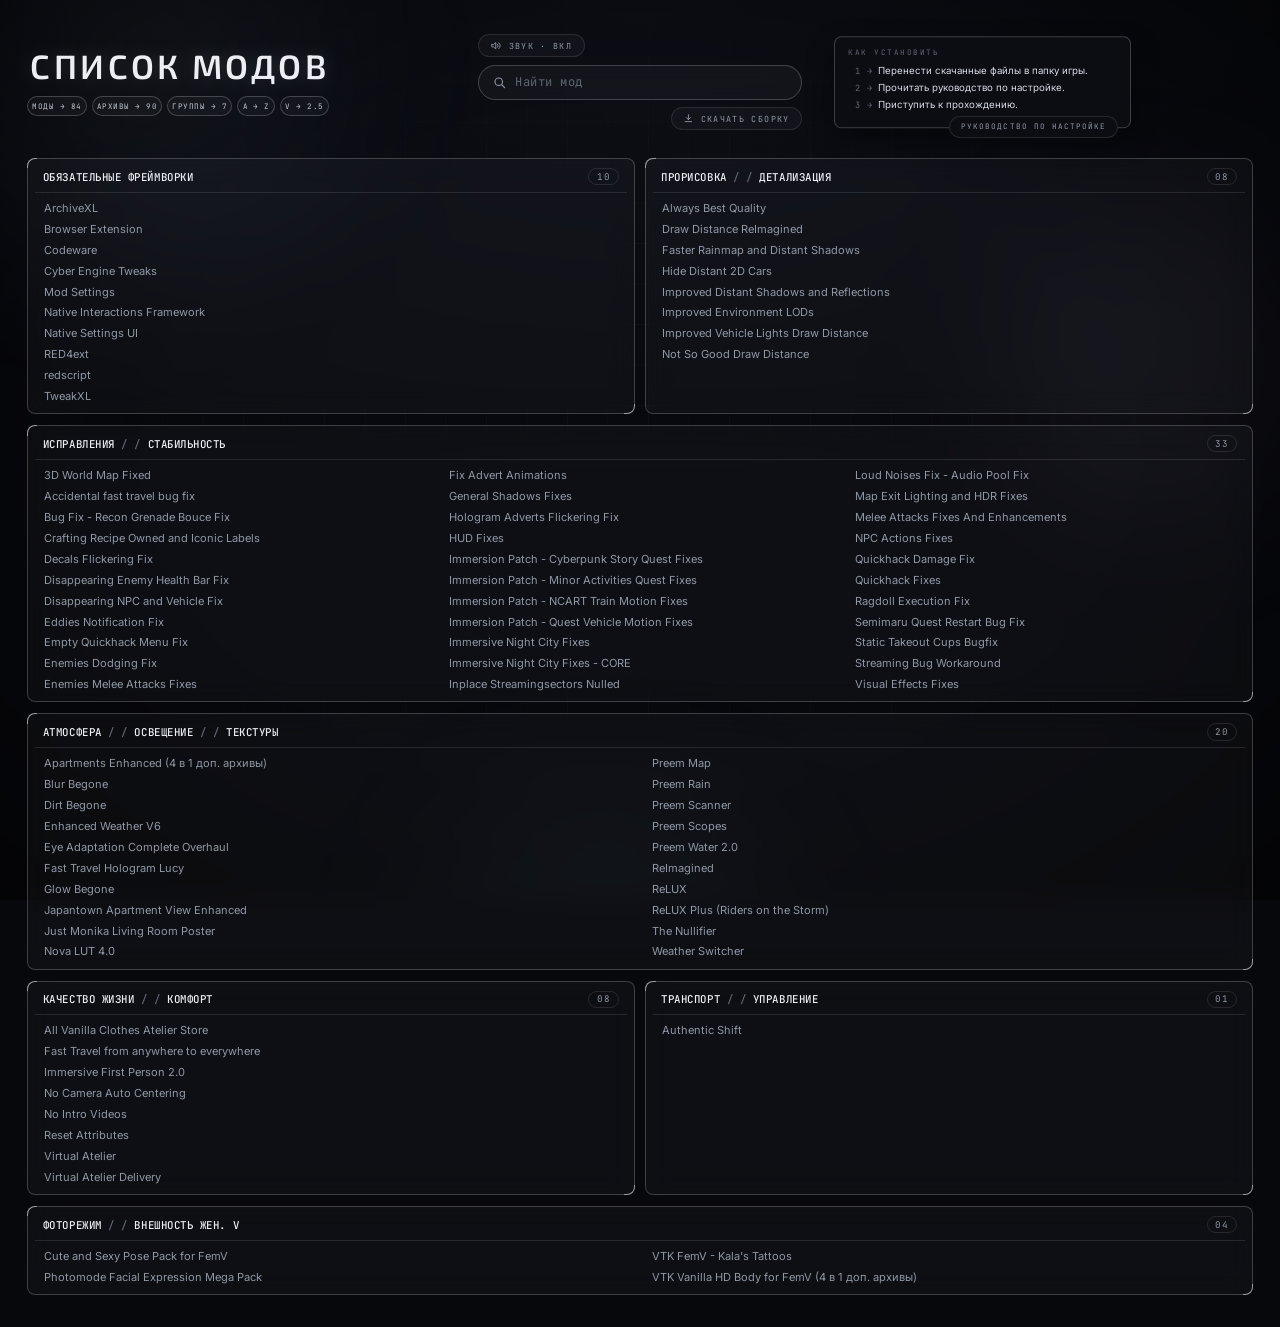
==== index.html @ e3275702 "Add files via upload" ====
<!doctype html>
<html lang="ru">
<head>
<meta charset="utf-8">
<meta name="viewport" content="width=device-width,initial-scale=1">
<title>Список модов — Cyberpunk 2077</title>
<link rel="preconnect" href="https://fonts.googleapis.com">
<link rel="preconnect" href="https://fonts.gstatic.com" crossorigin>
<link href="https://fonts.googleapis.com/css2?family=Exo+2:wght@500;600;700&family=Inter:wght@400;500;600&family=JetBrains+Mono:wght@400;500&display=swap" rel="stylesheet">
<style>
:root{
  --bg:#07080c;
  --text:#e6e8ee;
  --dim:#9097a5;
  --faint:#5f6572;
  --line:rgba(236,238,245,.22);
  --line2:rgba(236,238,245,.11);
  --rh:1.55rem;
  --sans:'Inter',system-ui,-apple-system,'Segoe UI',Roboto,sans-serif;
  --mono:'JetBrains Mono',ui-monospace,SFMono-Regular,Consolas,monospace;
  --disp:'Exo 2','Inter',system-ui,sans-serif;
}
*{box-sizing:border-box}
html{font-size:min(.8333vw,max(1.5625vh,12px),30px)}
body{margin:0;background:var(--bg);color:var(--text);font-family:var(--sans);-webkit-font-smoothing:antialiased;overflow-x:hidden}

/* ---------- фон ---------- */
.bg{position:fixed;inset:0;z-index:-2;overflow:hidden;background:radial-gradient(120% 90% at 50% 0%,#0d0f16 0%,#07080c 60%)}
.blob{position:absolute;border-radius:50%;filter:blur(70px);opacity:.55;will-change:transform}
.b1{width:46vw;height:46vw;left:-12vw;top:-18vw;background:radial-gradient(circle,rgba(150,165,205,.20),transparent 68%);animation:d1 38s ease-in-out infinite alternate}
.b2{width:40vw;height:40vw;right:-10vw;top:12vh;background:radial-gradient(circle,rgba(190,170,210,.13),transparent 68%);animation:d2 46s ease-in-out infinite alternate}
.b3{width:50vw;height:34vw;left:22vw;bottom:-22vw;background:radial-gradient(circle,rgba(130,170,190,.14),transparent 70%);animation:d3 52s ease-in-out infinite alternate}
@keyframes d1{to{transform:translate(9vw,7vh)}}
@keyframes d2{to{transform:translate(-8vw,9vh)}}
@keyframes d3{to{transform:translate(-10vw,-6vh)}}
.grid{position:fixed;inset:0;z-index:-1;pointer-events:none;
  background-image:linear-gradient(rgba(236,238,245,.028) 1px,transparent 1px),linear-gradient(90deg,rgba(236,238,245,.028) 1px,transparent 1px);
  background-size:3rem 3rem;
  -webkit-mask-image:radial-gradient(ellipse at center,#000 30%,transparent 85%);mask-image:radial-gradient(ellipse at center,#000 30%,transparent 85%)}
.vig{position:fixed;inset:0;z-index:-1;pointer-events:none;background:radial-gradient(ellipse at center,transparent 55%,rgba(0,0,0,.45) 100%)}

/* ---------- каркас ---------- */
.page{min-height:100vh;max-width:120rem;margin:0 auto;padding:1.6rem 2.5rem;display:flex;flex-direction:column;justify-content:center;gap:1.9rem}

/* ---------- верхняя полоса ---------- */
.top{position:relative;z-index:30;display:grid;grid-template-columns:repeat(4,minmax(0,1fr));gap:.8rem;align-items:center;height:7.4rem}
.hd{grid-column:1;justify-self:start;display:grid;gap:.9rem;width:max-content;max-width:100%}
h1{margin:0;text-align:center;font-family:var(--disp);font-weight:600;font-size:2.5rem;line-height:1.05;letter-spacing:.1em;color:#eceef3;text-transform:uppercase;padding-left:.1em;text-shadow:0 0 1.6rem rgba(220,226,240,.18);white-space:nowrap}
.tags{width:0;min-width:100%;display:flex;gap:.35rem}
.tag{flex:1 1 auto;text-align:center;white-space:nowrap;font-family:var(--mono);font-size:.56rem;letter-spacing:.06em;text-transform:uppercase;color:#c4c9d4;border:1px solid var(--line);border-radius:999px;padding:.32rem .15rem;background:rgba(255,255,255,.03);backdrop-filter:blur(.5rem);-webkit-backdrop-filter:blur(.5rem)}
.mid{grid-column:2 / span 2;position:relative;display:flex;justify-content:center;align-items:center;height:100%}

/* ---------- поиск ---------- */
.search{position:relative;display:flex;align-items:center;gap:.65rem;width:24rem;height:2.6rem;padding:0 1.05rem;border:1px solid var(--line);border-radius:999px;background:rgba(255,255,255,.035);backdrop-filter:blur(.8rem);-webkit-backdrop-filter:blur(.8rem);cursor:text;
  transition:border-color .35s ease,box-shadow .35s ease,background-color .35s ease}
.search:focus-within{border-color:rgba(236,238,245,.55);background:rgba(255,255,255,.055);box-shadow:0 0 1.8rem rgba(220,228,255,.10)}
.search svg{flex:none;width:1rem;height:1rem;fill:none;stroke:var(--dim);stroke-width:1.7;stroke-linecap:round;transition:stroke .3s ease,transform .45s cubic-bezier(.2,.8,.2,1)}
.search:focus-within svg{stroke:#fff;transform:scale(1.1) rotate(-8deg)}
.field{position:relative;flex:1;height:100%;min-width:0;font-family:var(--mono);font-size:.9rem;letter-spacing:.04em}
.field input,.ghost,.ph{position:absolute;inset:0;display:flex;align-items:center;white-space:pre;font:inherit;letter-spacing:inherit;margin:0}
.field input{width:100%;border:0;outline:0;background:transparent;color:transparent;caret-color:#fff;padding:0}
.ghost{pointer-events:none;color:#eef0f5;overflow:hidden}
.ghost .g{display:inline-block;white-space:pre}
.ghost .g.in{animation:typein .34s cubic-bezier(.2,.8,.2,1) both}
@keyframes typein{from{opacity:0;transform:translateY(.6em) scale(.8);filter:blur(5px)}to{opacity:1;transform:none;filter:blur(0)}}
.ph{pointer-events:none;color:var(--faint);transition:opacity .25s ease}
.search.has .ph{opacity:0}
.qc{flex:none;min-width:1.5rem;text-align:right;font-family:var(--mono);font-size:.62rem;letter-spacing:.08em;color:var(--dim);transition:color .3s ease}
.search.none{border-color:rgba(236,238,245,.12)}
.search.none .qc{color:var(--faint)}
.search.none .field{animation:nope .38s ease}
@keyframes nope{25%{transform:translateX(-.25rem)}60%{transform:translateX(.2rem)}}

/* ---------- доска ---------- */
.board{display:grid;grid-template-columns:repeat(4,minmax(0,1fr));gap:.8rem}
.card{position:relative;display:flex;flex-direction:column;min-width:0;border:1px solid var(--line);border-radius:.6rem;padding:.2rem .5rem .5rem;
  background:rgba(255,255,255,.032);backdrop-filter:blur(1rem) saturate(1.15);-webkit-backdrop-filter:blur(1rem) saturate(1.15);
  animation:rise .7s cubic-bezier(.2,.7,.2,1) both}
.card::before,.card::after{content:"";position:absolute;width:.7rem;height:.7rem;border:1px solid rgba(255,255,255,.75);opacity:.65;pointer-events:none}
.card::before{top:-1px;left:-1px;border-right:0;border-bottom:0;border-top-left-radius:.6rem}
.card::after{right:-1px;bottom:-1px;border-left:0;border-top:0;border-bottom-right-radius:.6rem}
@keyframes rise{from{opacity:0;transform:translateY(.7rem)}to{opacity:1;transform:none}}
.ch{display:flex;align-items:center;justify-content:space-between;gap:.6rem;height:2.3rem;padding:0 .6rem;margin-bottom:.35rem;border-bottom:1px solid var(--line2)}
.ch h2{margin:0;min-width:0;font-family:var(--mono);font-weight:500;font-size:.8rem;letter-spacing:.05em;text-transform:uppercase;color:#eceef3;white-space:nowrap;overflow:hidden;text-overflow:ellipsis}
.ch h2 i{font-style:normal;color:var(--faint);white-space:pre}
.ct{flex:none;font-family:var(--mono);font-size:.68rem;letter-spacing:.08em;color:var(--dim);border:1px solid var(--line2);border-radius:999px;padding:.12rem .55rem}
.list{display:grid;grid-auto-flow:column;grid-template-rows:repeat(var(--r),var(--rh));grid-auto-columns:minmax(0,1fr);column-gap:.5rem}

/* ---------- строка мода ---------- */
a.mod{position:relative;display:flex;align-items:center;gap:.5rem;height:var(--rh);padding:0 .65rem;border-radius:.35rem;color:var(--dim);text-decoration:none;white-space:nowrap;overflow:hidden;outline:none;
  transition:color .25s ease,opacity .35s ease,background-color .35s ease}
a.mod::before{content:"";position:absolute;left:0;top:50%;width:2px;height:56%;background:#fff;border-radius:2px;transform:translateY(-50%) scaleY(0);transform-origin:center;transition:transform .28s cubic-bezier(.2,.8,.2,1);opacity:.85}
a.mod::after{content:"";position:absolute;inset:0;background:linear-gradient(90deg,rgba(255,255,255,.10),rgba(255,255,255,0) 75%);opacity:0;transition:opacity .3s ease;pointer-events:none}
a.mod .nm{flex:1;min-width:0;font-size:.82rem;overflow:hidden;text-overflow:ellipsis;transition:transform .28s cubic-bezier(.2,.8,.2,1)}
a.mod .ar{flex:none;font-size:.78rem;opacity:0;transform:translate(-.3rem,.15rem);transition:opacity .25s ease,transform .28s cubic-bezier(.2,.8,.2,1)}
a.mod:hover,a.mod:focus-visible{color:#fff}
a.mod:hover::before,a.mod:focus-visible::before{transform:translateY(-50%) scaleY(1)}
a.mod:hover::after,a.mod:focus-visible::after{opacity:1}
a.mod:hover .nm,a.mod:focus-visible .nm{transform:translateX(.3rem)}
a.mod:hover .ar,a.mod:focus-visible .ar{opacity:.9;transform:none}
.board.focus a.mod:not(.hot){opacity:.5}

/* посимвольная подсветка поиска */
.nm .c{background:linear-gradient(currentColor,currentColor) 0 100%/0% 1px no-repeat;transition:color .38s ease,text-shadow .38s ease,background-size .38s ease;transition-delay:calc(var(--d,0)*26ms)}
.nm .c.m{color:#fff;text-shadow:0 0 .6rem rgba(255,255,255,.6);background-size:100% 1px}
a.mod.sm{color:var(--text);background:rgba(255,255,255,.045)}
a.mod.sm::before{transform:translateY(-50%) scaleY(.5);opacity:.6}
.board.q a.mod:not(.sm){opacity:.42}

/* ---------- звук ---------- */
.snd,.dl,.gd{font-family:var(--mono);font-size:.62rem;letter-spacing:.16em;text-transform:uppercase;color:var(--dim);background:rgba(255,255,255,.03);border:1px solid var(--line2);border-radius:999px;cursor:pointer;backdrop-filter:blur(.5rem);-webkit-backdrop-filter:blur(.5rem);transition:color .25s,border-color .25s,box-shadow .3s,background-color .25s;text-decoration:none}
.snd{position:absolute;left:calc(50% - 12rem);bottom:calc(50% + 1.3rem + .55rem);padding:.34rem .85rem;display:flex;align-items:center;gap:.5rem;white-space:nowrap}
.snd svg{width:.85rem;height:.85rem;flex:none;fill:none;stroke:currentColor;stroke-width:1.6;stroke-linecap:round;stroke-linejoin:round}
.snd .off{display:none}
.snd[aria-pressed="false"] .on{display:none}
.snd[aria-pressed="false"] .off{display:block}
.snd[aria-pressed="false"]{opacity:.65}
.snd:hover,.snd:focus-visible{color:#fff;border-color:var(--line);outline:none}
.dl{position:absolute;right:calc(50% - 12rem);top:calc(50% + 1.3rem + .55rem);display:flex;align-items:center;gap:.5rem;padding:.34rem .85rem;white-space:nowrap}
.dl svg{width:.8rem;height:.8rem;fill:none;stroke:currentColor;stroke-width:1.7;stroke-linecap:round;stroke-linejoin:round}
.dl:hover,.dl:focus-visible,.gd:hover,.gd:focus-visible{color:#fff;border-color:var(--line);outline:none}
.dlnote{position:absolute;left:calc(50% + 14.4rem);top:50%;width:22rem;transform:translateY(-50%);padding:.7rem .95rem .95rem;border:1px solid var(--line);border-radius:.55rem;background:#0c0d13;box-shadow:0 .8rem 2rem rgba(0,0,0,.45);font-size:.72rem;line-height:1.5;color:#d6dae3;z-index:60}
.dlnote b{display:block;margin-bottom:.3rem;font-family:var(--mono);font-weight:400;font-size:.56rem;letter-spacing:.2em;text-transform:uppercase;color:var(--faint)}
.dlnote .st{display:grid;grid-template-columns:.9rem 1.3rem 1fr;align-items:baseline;padding:.1rem 0}
.dlnote .st i{font-style:normal;text-align:right;color:var(--faint);font-family:var(--mono);font-size:.64rem}
.dlnote .st em{font-style:normal;text-align:center;color:var(--faint);font-family:var(--mono);font-size:.64rem}
.gd{position:absolute;right:.9rem;bottom:0;transform:translateY(50%);padding:.3rem .8rem;background:#0c0d13;white-space:nowrap;font-size:.56rem;letter-spacing:.14em}

/* ---------- адаптив ---------- */
/* ноутбуки и окна уже 1440px: два столбца, страница прокручивается, текст крупнее */
@media (max-width:1439px){
  html{font-size:clamp(13.5px,1.05vw,17px)}
  .board{grid-template-columns:repeat(2,minmax(0,1fr));grid-auto-flow:row dense}
  .card{grid-column:span 1!important}
  .card:nth-child(2),.card:nth-child(4),.card:nth-child(7){grid-column:span 2!important}
  .page{padding:2.4rem 2rem 2.4rem}
}
@media (max-width:1199px){.card:nth-child(2) .list{--r:17!important}}
/* планшеты и узкие окна: шапка в столбик */
@media (max-width:999px){
  html{font-size:14px}
  .page{padding:2.4rem 1rem 2rem;justify-content:flex-start}
  .top{display:flex;flex-direction:column;height:auto;gap:1.2rem;align-items:stretch}
  .hd{align-self:center}
  .mid{height:auto;flex-wrap:wrap;gap:.7rem;justify-content:center}
  .snd,.dl{position:static}
  .dlnote{position:relative;left:auto;top:auto;transform:none;width:100%;max-width:26rem;margin-bottom:.6rem}
  h1{font-size:2rem}
}
/* телефоны: один столбец */
@media (max-width:699px){
  html{font-size:15px}
  .board{grid-template-columns:minmax(0,1fr)}
  .card,.card:nth-child(2),.card:nth-child(4),.card:nth-child(7){grid-column:auto!important}
  .list{grid-auto-flow:row;grid-template-rows:none!important;grid-auto-rows:var(--rh)}
  .card:nth-child(2) .list{--r:11!important}
  .search{width:min(24rem,86vw)}
}
@media (max-width:479px){
  .page{padding:2rem .7rem 1.6rem}
  .tags{flex-wrap:wrap;justify-content:center}
  .tag{flex:0 1 auto;padding:.32rem .6rem}
  a.mod{height:auto;min-height:var(--rh);padding:.28rem .65rem}
  a.mod .nm{white-space:normal;overflow:visible;line-height:1.3}
  .list{grid-auto-rows:auto}
  .ch{height:auto;min-height:2.3rem;padding:.4rem .6rem}
  .ch h2{white-space:normal;overflow:visible;line-height:1.35;letter-spacing:.02em;overflow-wrap:anywhere}
  .ch h2 i{white-space:normal}
  h1{font-size:1.65rem;white-space:normal;text-align:center}
}
/* низкие горизонтальные экраны (телефон на боку) */
@media (max-height:520px) and (min-width:700px){.page{padding-top:1.4rem}}
@media (prefers-reduced-motion:reduce){
  .blob,.card,.leg,.wing{animation:none!important}
  a.mod,a.mod *{transition-duration:.01s!important}
}



/* ---------- окно выбора сборки ---------- */
.dm{position:fixed;inset:0;z-index:150;display:flex;align-items:center;justify-content:center;padding:1.5rem;background:rgba(5,6,9,.78);backdrop-filter:blur(.7rem);-webkit-backdrop-filter:blur(.7rem);opacity:0;visibility:hidden;transition:opacity .28s ease,visibility 0s linear .28s}
.dm.on{opacity:1;visibility:visible;transition:opacity .28s ease}
.dm-box{position:relative;overflow-y:auto;overscroll-behavior:contain;display:flex;flex-direction:column;width:min(86rem,100%);height:min(63rem,calc(100vh - 3rem));padding:.2rem .6rem .7rem;border:1px solid var(--line);border-radius:.7rem;background:rgba(13,14,20,.94);box-shadow:0 2rem 5rem rgba(0,0,0,.6);transform:translateY(.8rem) scale(.985);transition:transform .35s cubic-bezier(.2,.8,.2,1)}
.dm.on .dm-box{transform:none}
.dm-box::before,.dm-box::after{content:"";position:absolute;width:.8rem;height:.8rem;border:1px solid rgba(255,255,255,.75);opacity:.65;pointer-events:none}
.dm-box::before{top:-1px;left:-1px;border-right:0;border-bottom:0;border-top-left-radius:.7rem}
.dm-box::after{right:-1px;bottom:-1px;border-left:0;border-top:0;border-bottom-right-radius:.7rem}
.dm-head{flex:none;display:flex;align-items:center;justify-content:space-between;height:2.9rem;padding:0 .7rem;margin-bottom:.5rem;border-bottom:1px solid var(--line2)}
.dm-head h2{margin:0;font-family:var(--mono);font-weight:500;font-size:.9rem;letter-spacing:.05em;text-transform:uppercase;color:#eceef3}
.dm-head h2 i{font-style:normal;color:var(--faint);white-space:pre}
.dm-x{width:1.9rem;height:1.9rem;display:grid;place-items:center;padding:0;color:var(--dim);background:rgba(255,255,255,.03);border:1px solid var(--line2);border-radius:50%;cursor:pointer;transition:color .25s,border-color .25s}
.dm-x svg{width:.8rem;height:.8rem;fill:none;stroke:currentColor;stroke-width:1.7;stroke-linecap:round}
.dm-x:hover,.dm-x:focus-visible{color:#fff;border-color:var(--line);outline:none}
.dm-grid{flex:1;min-height:42rem;display:grid;grid-template-columns:repeat(3,minmax(0,1fr));gap:.8rem}
.dm-card{min-height:0;display:grid;grid-template-rows:minmax(0,1fr) auto;gap:.7rem;padding:.5rem;border:1px solid var(--line2);border-radius:.55rem;background:rgba(255,255,255,.025)}
.dm-ph{position:relative;min-height:0;padding:0;border:1px solid var(--line2);border-radius:.4rem;overflow:hidden;background:rgba(0,0,0,.35);cursor:zoom-in;outline:none;transition:border-color .3s ease,box-shadow .3s ease}
.dm-ph img{position:absolute;inset:0;width:100%;height:100%;object-fit:contain;display:block;transition:transform .5s cubic-bezier(.2,.8,.2,1)}
.dm-ph:hover,.dm-ph:focus-visible{border-color:var(--line);box-shadow:0 0 1.6rem rgba(220,228,255,.08)}
.dm-ph:hover img{transform:scale(1.02)}
.dm-ph::after{content:"";position:absolute;right:.55rem;bottom:.55rem;width:1.5rem;height:1.5rem;border:1px solid var(--line);border-radius:50%;background:rgba(10,11,16,.7) url("data:image/svg+xml,%3Csvg xmlns='http://www.w3.org/2000/svg' viewBox='0 0 20 20' fill='none' stroke='%23d9dde6' stroke-width='1.6' stroke-linecap='round'%3E%3Ccircle cx='8.5' cy='8.5' r='5'/%3E%3Cpath d='M12.3 12.3L17 17M8.5 6.3v4.4M6.3 8.5h4.4'/%3E%3C/svg%3E") center/62% no-repeat;opacity:.8;pointer-events:none}
.dm-info{display:flex;flex-direction:column;gap:.45rem;padding:0 .2rem .1rem}
.dm-n{font-family:var(--mono);font-size:.56rem;letter-spacing:.18em;text-transform:uppercase;color:var(--faint)}
.dm-info h3{margin:0;font-family:var(--mono);font-weight:500;font-size:.78rem;letter-spacing:.05em;text-transform:uppercase;color:#eceef3;white-space:nowrap}
.dm-d{margin:0;font-size:.74rem;line-height:1.5;color:var(--dim)}
.dm-b{margin:0;padding:.35rem .6rem;border-left:2px solid rgba(236,238,245,.6);border-radius:.3rem;background:rgba(255,255,255,.05);font-size:.72rem;line-height:1.45;color:#e2e5ec}
.dm-b i{font-style:normal;color:var(--faint);white-space:pre}
.dm-b span{display:block;margin-bottom:.1rem;font-family:var(--mono);font-size:.5rem;letter-spacing:.18em;text-transform:uppercase;color:#fff;opacity:.7}
.dm-kv{display:grid;grid-template-columns:repeat(4,minmax(0,1fr));gap:.4rem}
.dm-kv div{display:flex;flex-direction:column;align-items:center;gap:.15rem;padding:.38rem .2rem;border:1px solid var(--line2);border-radius:.35rem;background:rgba(255,255,255,.028);text-align:center}
.dm-kv small{font-family:var(--mono);font-size:.54rem;letter-spacing:.1em;text-transform:uppercase;color:var(--dim)}
.dm-kv b{font-family:var(--mono);font-weight:500;font-size:.74rem;letter-spacing:.04em;color:#fff;text-transform:uppercase}
.dm-kv b.no{color:var(--faint)}
.dm-go{display:flex;align-items:center;justify-content:center;gap:.5rem;padding:.42rem .8rem;font-family:var(--mono);font-size:.58rem;letter-spacing:.16em;text-transform:uppercase;color:#eceef3;text-decoration:none;background:rgba(255,255,255,.05);border:1px solid var(--line);border-radius:999px;transition:background-color .25s,border-color .25s,color .25s}
.dm-go svg{width:.8rem;height:.8rem;fill:none;stroke:currentColor;stroke-width:1.7;stroke-linecap:round;stroke-linejoin:round}
.dm-go:hover,.dm-go:focus-visible{background:rgba(255,255,255,.1);border-color:rgba(236,238,245,.55);color:#fff;outline:none}

.dm-ph,.dm-ph img,.lb,.lb img{-webkit-user-select:none;user-select:none;-webkit-user-drag:none;-webkit-tap-highlight-color:transparent;-webkit-touch-callout:none}
.dm-ph::selection,.dm-ph img::selection,.lb img::selection{background:transparent}
.lb{position:fixed;inset:0;z-index:170;display:flex;align-items:center;justify-content:center;padding:1.5rem;background:rgba(5,6,9,.92);backdrop-filter:blur(.6rem);-webkit-backdrop-filter:blur(.6rem);opacity:0;pointer-events:none;transition:opacity .3s ease;cursor:zoom-out}
.lb.on{opacity:1;pointer-events:auto}
.lb img{max-width:94vw;max-height:94vh;border:1px solid var(--line);border-radius:.5rem;box-shadow:0 1.4rem 4rem rgba(0,0,0,.6);transform:scale(.96);transition:transform .35s cubic-bezier(.2,.8,.2,1)}
.lb.on img{transform:none}
@media (max-width:1000px){
  .dm{align-items:flex-start;padding:.8rem}
  .dm-box{height:calc(100vh - 1.6rem);overflow:auto}
  .dm-grid{display:flex;flex-direction:column;flex:none}
  .dm-card{grid-template-rows:auto auto}
  .dm-ph{aspect-ratio:9/16;max-height:62vh;justify-self:center;width:100%}
}
</style>
<link rel="stylesheet" href="assets/nick.css">
</head>
<body>
<div class="bg"><div class="blob b1"></div><div class="blob b2"></div><div class="blob b3"></div></div>
<div class="grid"></div><div class="vig"></div>
<main class="page">
  <header class="top">
    <div class="hd">
      <h1>Список модов</h1>
      <div class="tags" id="tags"></div>
    </div>
    <div class="mid">
      <label class="search" id="search">
        <svg viewBox="0 0 20 20" aria-hidden="true"><circle cx="8.5" cy="8.5" r="5.6"/><path d="M13 13l4.2 4.2"/></svg>
        <div class="field">
          <span class="ph">Найти мод</span>
          <div class="ghost" id="ghost" aria-hidden="true"></div>
          <input id="q" type="text" autocomplete="off" autocapitalize="off" spellcheck="false" maxlength="30" aria-label="Поиск мода по названию">
        </div>
        <span class="qc" id="qc"></span>
      </label>
      <button class="snd" id="snd" type="button" aria-pressed="true" aria-label="Звук"><svg class="on" viewBox="0 0 20 20" aria-hidden="true"><path d="M3 8v4h3l4 3.4V4.6L6 8z"/><path d="M13 7.2a4 4 0 010 5.6M15.4 5a7.2 7.2 0 010 10"/></svg><svg class="off" viewBox="0 0 20 20" aria-hidden="true"><path d="M3 8v4h3l4 3.4V4.6L6 8z"/><path d="M13.5 8l4 4M17.5 8l-4 4"/></svg><span id="sndT">Звук · вкл</span></button>
      <button class="dl" id="dl" type="button" aria-haspopup="dialog"><svg viewBox="0 0 20 20" aria-hidden="true"><path d="M10 3v9M6.2 8.6L10 12.4l3.8-3.8M4 16h12"/></svg>Скачать сборку</button>
      <div class="dlnote"><b>Как установить</b><div class="st"><i>1</i><em>→</em><span>Перенести скачанные файлы в папку игры.</span></div><div class="st"><i>2</i><em>→</em><span>Прочитать руководство по настройке.</span></div><div class="st"><i>3</i><em>→</em><span>Приступить к прохождению.</span></div><a class="gd" href="guide.html">Руководство по настройке</a></div>
    </div>
  </header>
  <section class="board" id="board" aria-label="Список модов по категориям"></section>
</main>

<div class="dm" id="dm" role="dialog" aria-modal="true" aria-labelledby="dmT" aria-hidden="true">
  <div class="dm-box">
    <div class="dm-head"><h2 id="dmT">Скачать сборку<i> / / </i>Выберите вариант</h2><button class="dm-x" id="dmX" type="button" aria-label="Закрыть"><svg viewBox="0 0 20 20" aria-hidden="true"><path d="M5 5l10 10M15 5L5 15"/></svg></button></div>
    <div class="dm-grid">
    <article class="dm-card">
      <button class="dm-ph" type="button" data-cap="Вариант 01 · HD текстуры + тату"><img draggable="false" src="img/v1-hd-tattoo.png" alt="Пример внешности: HD текстуры + тату"></button>
      <div class="dm-info"><div class="dm-n">Вариант 01</div><h3>HD текстуры + тату</h3><p class="dm-d">Женская V с HD текстурами и несъёмными татуировками.</p><p class="dm-b"><span>Бонус для фоторежима</span>Набор поз для жен. V<i> / / </i>Набор выражений лица для жен. и муж. V</p>
        <div class="dm-kv"><div><small>HD</small><b>да</b></div><div><small>Тату</small><b>да</b></div><div><small>Позы</small><b>жен</b></div><div><small>Лица</small><b>жен / муж</b></div></div>
        <a class="dm-go" href="https://drive.google.com/drive/folders/1aXZfU5qQ3I2QXvGDXHQK2iBuPsm9MoVy?usp=drive_link" target="_blank" rel="noopener noreferrer"><svg viewBox="0 0 20 20" aria-hidden="true"><path d="M10 3v9M6.2 8.6L10 12.4l3.8-3.8M4 16h12"/></svg>Скачать</a></div>
    </article>
    <article class="dm-card">
      <button class="dm-ph" type="button" data-cap="Вариант 02 · HD текстуры без тату"><img draggable="false" src="img/v2-hd.png" alt="Пример внешности: HD текстуры без тату"></button>
      <div class="dm-info"><div class="dm-n">Вариант 02</div><h3>HD текстуры без тату</h3><p class="dm-d">Женская V с HD текстурами, но без татуировок.</p><p class="dm-b"><span>Бонус для фоторежима</span>Набор поз для жен. V<i> / / </i>Набор выражений лица для жен. и муж. V</p>
        <div class="dm-kv"><div><small>HD</small><b>да</b></div><div><small>Тату</small><b class="no">нет</b></div><div><small>Позы</small><b>жен</b></div><div><small>Лица</small><b>жен / муж</b></div></div>
        <a class="dm-go" href="https://drive.google.com/drive/folders/1QpvNw16I4ZCaRg2ixqQ-UUVXrhSdBrUo?usp=drive_link" target="_blank" rel="noopener noreferrer"><svg viewBox="0 0 20 20" aria-hidden="true"><path d="M10 3v9M6.2 8.6L10 12.4l3.8-3.8M4 16h12"/></svg>Скачать</a></div>
    </article>
    <article class="dm-card">
      <button class="dm-ph" type="button" data-cap="Вариант 03 · Стандартная внешность"><img draggable="false" src="img/v3-standard.png" alt="Пример внешности: Стандартная внешность"></button>
      <div class="dm-info"><div class="dm-n">Вариант 03</div><h3>Стандартная внешность</h3><p class="dm-d">Женская V без HD текстур и без татуировок.</p><p class="dm-b"><span>Бонус для фоторежима</span>Набор поз для жен. V<i> / / </i>Набор выражений лица для жен. и муж. V</p>
        <div class="dm-kv"><div><small>HD</small><b class="no">нет</b></div><div><small>Тату</small><b class="no">нет</b></div><div><small>Позы</small><b>жен</b></div><div><small>Лица</small><b>жен / муж</b></div></div>
        <a class="dm-go" href="https://drive.google.com/drive/folders/1HADrw7dSjw8qlqQpY7Tx1CDvonW6FfyS?usp=drive_link" target="_blank" rel="noopener noreferrer"><svg viewBox="0 0 20 20" aria-hidden="true"><path d="M10 3v9M6.2 8.6L10 12.4l3.8-3.8M4 16h12"/></svg>Скачать</a></div>
    </article>
    </div>
  </div>
</div>
<div class="lb" id="lb" aria-hidden="true"><img id="lbi" alt="" draggable="false"></div>
<script src="assets/audio.js"></script>
<script>
(function(){
'use strict';
var root=document.documentElement;
function unit(){return parseFloat(getComputedStyle(root).fontSize)/16}
var reduce=window.matchMedia&&matchMedia('(prefers-reduced-motion: reduce)').matches;

/* ================= ДАННЫЕ =================
   [название, id на Nexus]. Категории — в порядке из TXT, моды внутри — по алфавиту. */
var CATS=[
 {t:['Обязательные фреймворки'],span:1,rows:10,mods:[
  ['ArchiveXL',4198],['Browser Extension',10038],['Codeware',7780],['Cyber Engine Tweaks',107],['Mod Settings',4885],
  ['Native Interactions Framework',21422],['Native Settings UI',3518],['RED4ext',2380],['redscript',1511],['TweakXL',4197]
 ]},
 {t:['Исправления','Стабильность'],span:3,rows:11,mods:[
  ['3D World Map Fixed',26500],['Accidental fast travel bug fix',36600],['Bug Fix - Recon Grenade Bouce Fix',14163],['Crafting Recipe Owned and Iconic Labels',11261],
  ['Decals Flickering Fix',16579],['Disappearing Enemy Health Bar Fix',19815],['Disappearing NPC and Vehicle Fix',19628],['Eddies Notification Fix',16420],
  ['Empty Quickhack Menu Fix',36114],['Enemies Dodging Fix',17923],['Enemies Melee Attacks Fixes',32747],['Fix Advert Animations',17726],
  ['General Shadows Fixes',20405],['HUD Fixes',4011],['Hologram Adverts Flickering Fix',31664],['Immersion Patch - Cyberpunk Story Quest Fixes',29152],['Immersion Patch - Minor Activities Quest Fixes',27162],
  ['Immersion Patch - NCART Train Motion Fixes',24914],['Immersion Patch - Quest Vehicle Motion Fixes',24772],['Immersive Night City Fixes',20588],['Immersive Night City Fixes - CORE',27040],
  ['Inplace Streamingsectors Nulled',14197],['Loud Noises Fix - Audio Pool Fix',34270],['Map Exit Lighting and HDR Fixes',23420],['Melee Attacks Fixes And Enhancements',16921],
  ['NPC Actions Fixes',16720],['Quickhack Damage Fix',9695],['Quickhack Fixes',18290],['Ragdoll Execution Fix',23206],
  ['Semimaru Quest Restart Bug Fix',23031],['Static Takeout Cups Bugfix',11729],['Streaming Bug Workaround',22857],['Visual Effects Fixes',35461]
 ]},
 {t:['Прорисовка','Детализация'],span:1,rows:8,mods:[
  ['Always Best Quality',12700],['Draw Distance ReImagined',27210],['Faster Rainmap and Distant Shadows',8610],['Hide Distant 2D Cars',1282],
  ['Improved Distant Shadows and Reflections',20623],['Improved Environment LODs',4923],['Improved Vehicle Lights Draw Distance',5082],['Not So Good Draw Distance',11240]
 ]},
 {t:['Атмосфера','Освещение','Текстуры'],span:2,rows:10,mods:[
  ['Apartments Enhanced (4 в 1 доп. архивы)',19521],['Blur Begone',8105],['Dirt Begone',8131],['Enhanced Weather V6',3901],['Eye Adaptation Complete Overhaul',2375],
  ['Fast Travel Hologram Lucy',23209],['Glow Begone',14932],['Japantown Apartment View Enhanced',19491],['Just Monika Living Room Poster',9436],['Nova LUT 4.0',11622],
  ['Preem Map',18269],['Preem Rain',11467],['Preem Scanner',9215],['Preem Scopes',10021],['Preem Water 2.0',8275],
  ['ReImagined',25845],['ReLUX',20808],['ReLUX Plus (Riders on the Storm)',22129],['The Nullifier',23091],['Weather Switcher',18027]
 ]},
 {t:['Качество жизни','Комфорт'],span:1,rows:8,mods:[
  ['All Vanilla Clothes Atelier Store',5544],['Fast Travel from anywhere to everywhere',9241],['Immersive First Person 2.0',2675],['No Camera Auto Centering',2169],
  ['No Intro Videos',533],['Reset Attributes',9240],['Virtual Atelier',2987],['Virtual Atelier Delivery',21482]
 ]},
 {t:['Транспорт','Управление'],span:1,rows:1,mods:[['Authentic Shift',6823]]},
 {t:['Фоторежим','Внешность жен. V'],span:3,rows:2,mods:[
  ['Cute and Sexy Pose Pack for FemV',6871],['Photomode Facial Expression Mega Pack',7912],['VTK FemV - Kala\'s Tattoos',7638],['VTK Vanilla HD Body for FemV (4 в 1 доп. архивы)',7054]
 ]}
];
var ARCHIVES=90;

/* ================= ИНДЕКСЫ ================= */
var coll=new Intl.Collator('en',{sensitivity:'base',numeric:true});
var byName={},total=0;
CATS.forEach(function(c){
  c.name=c.t.join(' · ');
  c.mods.sort(function(a,b){return coll.compare(a[0],b[0])});
  c.mods.forEach(function(m){byName[m[0]]={name:m[0],id:m[1],cat:c.name};total++});
});

/* ================= ОТРИСОВКА ================= */
var board=document.getElementById('board');
function el(tag,cls,txt){var e=document.createElement(tag);if(cls)e.className=cls;if(txt!=null)e.textContent=txt;return e}
var rows={};
CATS.forEach(function(c){
  var card=el('article','card');card.style.gridColumn='span '+c.span;
  var ch=el('div','ch'),h=el('h2');
  c.t.forEach(function(p,i){if(i){h.appendChild(el('i',null,' / / '))}h.appendChild(document.createTextNode(p))});
  ch.appendChild(h);ch.appendChild(el('span','ct',('0'+c.mods.length).slice(-2)));
  card.appendChild(ch);
  var list=el('div','list');list.style.setProperty('--r',c.rows);
  c.mods.forEach(function(m,i){
    var d=byName[m[0]];
    var a=el('a','mod');
    a.href='https://www.nexusmods.com/cyberpunk2077/mods/'+d.id;a.target='_blank';a.rel='noopener noreferrer';
    a.dataset.n=d.name;a.dataset.i=i;
    var nm=el('span','nm'),chars=[];
    d.name.split('').forEach(function(ch){var s=el('span','c',ch);nm.appendChild(s);chars.push(s)});
    a.appendChild(nm);
    var ar=el('span','ar','↗');ar.setAttribute('aria-hidden','true');a.appendChild(ar);
    list.appendChild(a);rows[d.name]={a:a,nm:nm,chars:chars,lower:d.name.toLowerCase()};
  });
  card.appendChild(list);board.appendChild(card);
});
var tg=document.getElementById('tags');
['Моды → '+total,'Архивы → '+ARCHIVES,'Группы → '+CATS.length,'A → Z','V → 2.5'].forEach(function(t){tg.appendChild(el('span','tag',t))});

var activeName=null,hideT=null,hot=null;
function showFor(row){
  clearTimeout(hideT);
  var d=byName[row.dataset.n];if(!d)return;
  if(hot)hot.classList.remove('hot');hot=row;row.classList.add('hot');board.classList.add('focus');
  activeName=d.name;
}
function hideFor(){
  hideT=setTimeout(function(){
    if(hot)hot.classList.remove('hot');hot=null;board.classList.remove('focus');activeName=null;
  },80);
}
board.addEventListener('pointerover',function(e){
  if(e.pointerType==='touch')return;
  var a=e.target.closest&&e.target.closest('a.mod');if(!a||a.dataset.n===activeName)return;
  showFor(a);playHover(+a.dataset.i);
});
board.addEventListener('pointerout',function(e){
  var a=e.target.closest&&e.target.closest('a.mod');if(!a)return;
  var to=e.relatedTarget&&e.relatedTarget.closest&&e.relatedTarget.closest('a.mod');
  if(!to)hideFor();
});
board.addEventListener('focusin',function(e){var a=e.target.closest('a.mod');if(a)showFor(a)});
board.addEventListener('focusout',hideFor);
board.addEventListener('click',function(e){if(e.target.closest('a.mod'))playClick()});

/* ================= ПОИСК ================= */
var search=document.getElementById('search'),inp=document.getElementById('q'),ghost=document.getElementById('ghost'),qc=document.getElementById('qc');
var RU={'й':'q','ц':'w','у':'e','к':'r','е':'t','н':'y','г':'u','ш':'i','щ':'o','з':'p','ф':'a','ы':'s','в':'d','а':'f','п':'g','р':'h','о':'j','л':'k','д':'l','я':'z','ч':'x','с':'c','м':'v','и':'b','т':'n','ь':'m'};
function mapRu(s){return s.replace(/[а-яё]/g,function(c){return RU[c]||''})}
function find(lower,qs){
  for(var i=0;i<qs.length;i++){if(!qs[i])continue;var k=lower.indexOf(qs[i]);if(k>=0)return {i:k,len:qs[i].length}}
  return null;
}
var matches=[];
function applySearch(raw){
  var q=raw.trim().toLowerCase(),qm=mapRu(q),qs=qm!==q?[q,qm]:[q],n=0;
  matches=[];
  board.classList.toggle('q',!!q);
  Object.keys(rows).forEach(function(name){
    var r=rows[name],m=q?find(r.lower,qs):null;
    r.a.classList.toggle('sm',!!m);
    r.chars.forEach(function(c,i){
      var on=!!m&&i>=m.i&&i<m.i+m.len;
      if(on!==!!c._on){c._on=on;c.style.setProperty('--d',on?(i-m.i):0);c.classList.toggle('m',on)}
    });
    if(m){n++;matches.push({name:name,i:m.i,len:r.lower.length})}
  });
  qc.textContent=q?String(n):'';
  search.classList.toggle('none',!!q&&n===0);
}
var prev='';
function setGhost(val){
  var p=0;while(p<prev.length&&p<val.length&&prev.charAt(p)===val.charAt(p))p++;
  while(ghost.childNodes.length>p)ghost.removeChild(ghost.lastChild);
  for(var i=p;i<val.length;i++)ghost.appendChild(el('span','g in',val.charAt(i)));
  prev=val;
}
inp.addEventListener('input',function(e){
  var v=inp.value;
  setGhost(v);search.classList.toggle('has',!!v);applySearch(v);
  if(e&&e.inputType&&e.inputType.indexOf('delete')===0)playKeyDel();else playKey();
});
inp.addEventListener('keydown',function(e){
  if(e.key==='Escape'&&inp.value){inp.value='';setGhost('');search.classList.remove('has');applySearch('');playKeyDel()}
});

})();
</script>
<script>
window.NICKCFG={search:document.getElementById('search'),arrive:[['h|вернулись! список модов, бл{я}ть, я скучал.'],['n|ну что, настроил? «Reset Attributes» себе не забудь.'],['y|а я пока в руководстве остался. шучу. я тут.']]};
(function(){
  var g=document.querySelector('.gd');if(!g)return;
  g.addEventListener('click',function(e){
    if(e.metaKey||e.ctrlKey||e.shiftKey||e.altKey||e.button)return;
    e.preventDefault();
    try{sessionStorage.setItem('nk-arrive','1')}catch(x){}
    var go=function(){location.href=g.href};
    if(window.NICK)NICK.leave(go);else go();
  });
})();
</script>
<script>
(function(){
  var dm=document.getElementById('dm'),dl=document.getElementById('dl'),lb=document.getElementById('lb'),lbi=document.getElementById('lbi'),x=document.getElementById('dmX'),last=null;
  function openM(){last=document.activeElement;dm.classList.add('on');dm.setAttribute('aria-hidden','false');setTimeout(function(){x.focus()},60)}
  function closeM(){dm.classList.remove('on');dm.setAttribute('aria-hidden','true');if(last&&last.focus)last.focus()}
  function openL(src){lbi.src=src;lb.classList.add('on');lb.setAttribute('aria-hidden','false');playZoomIn()}
  function closeL(){lb.classList.remove('on');lb.setAttribute('aria-hidden','true');playZoomOut()}
  dl.addEventListener('click',openM);
  x.addEventListener('click',closeM);
  dm.addEventListener('click',function(e){if(e.target===dm)closeM()});
  [].forEach.call(dm.querySelectorAll('.dm-ph'),function(b){
    b.addEventListener('mouseenter',playHoverImg);
    b.addEventListener('mouseleave',function(){lastImg=0});
    b.addEventListener('click',function(){openL(b.querySelector('img').src)});
  });
  lb.addEventListener('click',closeL);
  addEventListener('keydown',function(e){
    if(e.key!=='Escape')return;
    if(lb.classList.contains('on')){closeL();e.stopPropagation()}else if(dm.classList.contains('on'))closeM();
  },true);
})();
</script>
<script src="assets/nick.js"></script>
</body>
</html>
---- assets/nick.css ----
/* ---------- ник, портал, диалог ---------- */
.nick{position:fixed;left:0;top:0;z-index:80;touch-action:none;user-select:none;-webkit-user-select:none;cursor:grab;will-change:transform}
.nick.drag{cursor:grabbing}
.nick-in{position:relative;padding:.42rem .95rem;border:1px solid rgba(236,238,245,.6);border-radius:.4rem;background:rgba(14,15,21,.78);backdrop-filter:blur(.6rem);-webkit-backdrop-filter:blur(.6rem);color:#fff;font-family:var(--mono);font-size:.9rem;letter-spacing:.08em;white-space:nowrap;box-shadow:0 .5rem 1.4rem rgba(0,0,0,.45),0 0 1.2rem rgba(200,225,255,.12);text-shadow:-1px 0 rgba(143,233,255,.55),1px 0 rgba(255,143,214,.45)}
.nick-in .nm0{display:block;transition:opacity .18s ease}
.nick-in .face{position:absolute;inset:0;display:flex;align-items:center;justify-content:center;opacity:0;transition:opacity .18s ease;white-space:nowrap;letter-spacing:0;font-size:1.05rem;pointer-events:none}
.nick-in .face b{display:block;font-weight:400}
.nick.talk .nm0{opacity:0}
.nick.talk .face{opacity:1}
.face.m-a b{animation:fsh .1s linear infinite}
.face.m-s b{animation:fsh .07s linear infinite}
.face.m-z b{animation:fbob 1.8s ease-in-out infinite}
.face.m-d b{animation:fdz .9s linear infinite}
.face.m-f b,.face.m-l b{animation:fbob .6s ease-in-out infinite}
.face.gl b{animation:fgl .32s steps(1) 1!important}
@keyframes fsh{0%{transform:translate(-1px,0)}50%{transform:translate(1px,-1px)}100%{transform:translate(-1px,1px)}}
@keyframes fbob{50%{transform:translateY(-.12rem)}}
@keyframes fdz{from{transform:rotate(-4deg)}50%{transform:rotate(4deg)}to{transform:rotate(-4deg)}}
@keyframes fgl{0%{transform:translate(-3px,0) skewX(16deg);filter:hue-rotate(90deg)}25%{transform:translate(3px,1px) skewX(-14deg);opacity:.4}50%{transform:translate(-2px,-1px);filter:none}75%{transform:translate(2px,0) skewX(8deg);filter:hue-rotate(-60deg)}100%{transform:none}}
.nick.struggle .nick-in{animation:strug .09s linear infinite;border-color:rgba(255,90,110,.8)}
@keyframes strug{0%{transform:translate(-2px,1px) rotate(-3deg)}50%{transform:translate(2px,-1px) rotate(3deg)}100%{transform:translate(-1px,-1px) rotate(-2deg)}}
.nick.perch .nick-in{animation:sway 2.4s ease-in-out infinite;transform-origin:50% 100%}
@keyframes sway{50%{transform:rotate(1.6deg)}}
/* цифровые лапки */
.legs{position:absolute;left:0;right:0;top:100%;height:0;opacity:0;transition:opacity .35s ease;pointer-events:none}
.nick.legs-on .legs{opacity:1}
.leg{position:absolute;top:-1px;width:1px;height:.95rem;background:#e6eaf2;box-shadow:0 0 4px rgba(143,233,255,.8);transform-origin:50% 0;transform:rotate(calc(var(--r)*1deg));animation:lg .5s ease-in-out infinite;animation-delay:var(--dl)}
.leg i{position:absolute;left:0;top:100%;width:1px;height:1.05rem;background:#e6eaf2;box-shadow:0 0 4px rgba(255,143,214,.7);transform-origin:50% 0;transform:rotate(calc(var(--k)*1deg))}
.nick.still .leg{animation-play-state:paused}
@keyframes lg{0%,100%{transform:rotate(calc(var(--r)*1deg))}50%{transform:rotate(calc(var(--r)*.3deg)) translateY(-.2rem)}}
/* цифровые крылья */
.wing{position:absolute;top:-30%;width:3rem;height:1.9rem;opacity:0;transition:opacity .35s ease;pointer-events:none}
.wing.l{right:100%;transform-origin:100% 70%;animation:wl .7s ease-in-out infinite alternate}
.wing.r{left:100%;transform-origin:0 70%;animation:wr .7s ease-in-out infinite alternate}
.wing svg{width:100%;height:100%;overflow:visible;fill:none;stroke:#dfe9ff;stroke-width:1;filter:drop-shadow(0 0 3px rgba(143,233,255,.85))}
.wing.r svg{transform:scaleX(-1)}
.nick.wings-on .wing{opacity:.95}
@keyframes wl{from{transform:rotate(20deg)}to{transform:rotate(-24deg)}}
@keyframes wr{from{transform:rotate(-20deg)}to{transform:rotate(24deg)}}
/* портал: тихая дыра в коде страницы */
.portal{position:fixed;z-index:75;width:6.4rem;height:6.4rem;margin:-3.2rem 0 0 -3.2rem;pointer-events:none;transform:scale(.1);opacity:0;transition:transform .6s cubic-bezier(.2,1,.3,1),opacity .45s ease;filter:drop-shadow(0 0 .9rem rgba(0,0,0,.95))}
.portal.open{transform:scale(1);opacity:1}
.portal.closing{transform:scale(.04);opacity:0;transition:transform .55s ease-in,opacity .55s ease-in}
.portal .hole{position:absolute;inset:0;overflow:hidden;background:radial-gradient(circle,#000 0,#010102 62%,#07080c 100%);animation:holej 1.2s steps(1) infinite;box-shadow:inset 0 0 1.4rem #000}
@keyframes holej{0%{clip-path:var(--h1)}34%{clip-path:var(--h2)}67%{clip-path:var(--h3)}}
.portal .code{position:absolute;left:12%;right:12%;top:0;font-family:var(--mono);font-size:.46rem;line-height:1.4;color:rgba(190,200,215,.28);white-space:pre;animation:cscroll 3.2s linear infinite;-webkit-mask:radial-gradient(circle at 50% 50%,#000 20%,transparent 70%);mask:radial-gradient(circle at 50% 50%,#000 20%,transparent 70%)}
@keyframes cscroll{from{transform:translateY(0)}to{transform:translateY(-50%)}}
.portal .fr{position:absolute;font-family:var(--mono);font-size:.55rem;color:rgba(200,208,222,.4);animation:frf 2.4s steps(2) infinite}
@keyframes frf{0%,100%{opacity:.5}50%{opacity:.1}}
.portal::before{content:"";position:absolute;inset:-4%;border-radius:50%;border:1px solid rgba(215,222,235,.28);animation:rg 5s linear infinite}
.portal::after{content:"";position:absolute;inset:-12%;border-radius:50%;border:1px dashed rgba(215,222,235,.14);animation:rg 9s linear infinite reverse}
@keyframes rg{to{transform:rotate(360deg)}}
.bubble{position:fixed;left:0;top:0;z-index:85;pointer-events:none;width:20rem;border:1px solid rgba(236,238,245,.5);border-radius:.45rem;background:rgba(12,13,19,.86);backdrop-filter:blur(.8rem);-webkit-backdrop-filter:blur(.8rem);box-shadow:0 .8rem 2rem rgba(0,0,0,.5);opacity:0;transition:opacity .3s ease}
.bubble.on{opacity:1}
.bubble .bh{display:flex;align-items:center;gap:.28rem;padding:.3rem .55rem;border-bottom:1px solid var(--line2);font-family:var(--mono);font-size:.6rem;letter-spacing:.12em;color:var(--dim)}
.bubble .bh i{width:.32rem;height:.32rem;border:1px solid var(--dim);display:inline-block}
.bubble .bh span{margin-left:auto}
.bubble .bt{padding:.6rem .7rem .7rem;min-height:4.1rem;font-family:var(--mono);font-size:.86rem;line-height:1.5;color:#e9ecf2;transition:opacity .2s ease}
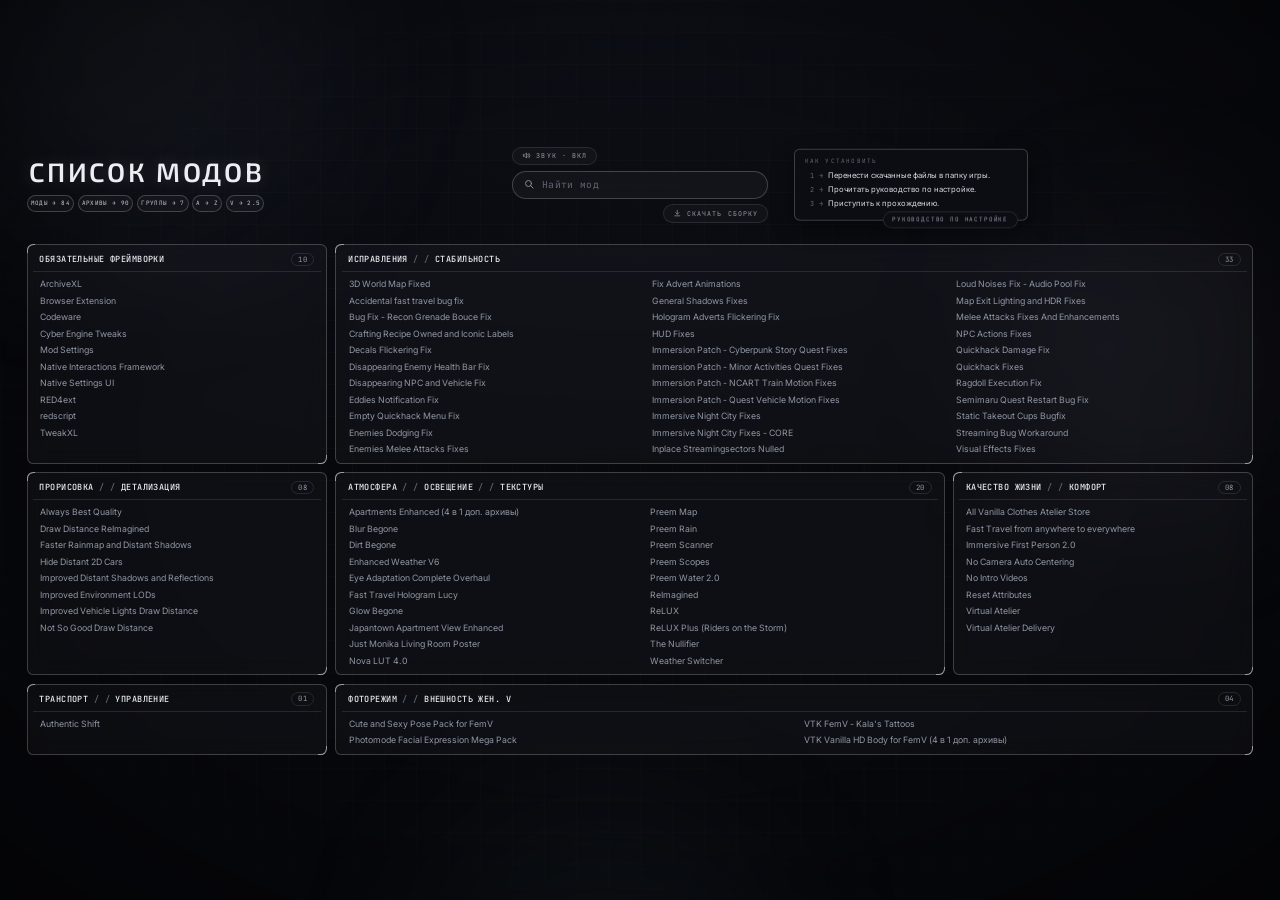
==== commit ef835afb: "Add files via upload" ====
--- a/index.html
+++ b/index.html
@@ -21,7 +21,7 @@
   --disp:'Exo 2','Inter',system-ui,sans-serif;
 }
 *{box-sizing:border-box}
-html{font-size:min(.8333vw,max(1.5625vh,12px),30px)}
+html{font-size:clamp(9px,min(.8333vw,1.5625vh),22px)}
 body{margin:0;background:var(--bg);color:var(--text);font-family:var(--sans);-webkit-font-smoothing:antialiased;overflow-x:hidden}
 
 /* ---------- фон ---------- */
@@ -127,49 +127,20 @@
 .gd{position:absolute;right:.9rem;bottom:0;transform:translateY(50%);padding:.3rem .8rem;background:#0c0d13;white-space:nowrap;font-size:.56rem;letter-spacing:.14em}
 
 /* ---------- адаптив ---------- */
-/* ноутбуки и окна уже 1440px: два столбца, страница прокручивается, текст крупнее */
-@media (max-width:1439px){
-  html{font-size:clamp(13.5px,1.05vw,17px)}
-  .board{grid-template-columns:repeat(2,minmax(0,1fr));grid-auto-flow:row dense}
-  .card{grid-column:span 1!important}
-  .card:nth-child(2),.card:nth-child(4),.card:nth-child(7){grid-column:span 2!important}
-  .page{padding:2.4rem 2rem 2.4rem}
-}
-@media (max-width:1199px){.card:nth-child(2) .list{--r:17!important}}
-/* планшеты и узкие окна: шапка в столбик */
-@media (max-width:999px){
-  html{font-size:14px}
-  .page{padding:2.4rem 1rem 2rem;justify-content:flex-start}
+@media (max-width:1000px){
+  html{font-size:15px}
+  .page{padding:3.2rem 1rem 2rem;justify-content:flex-start}
   .top{display:flex;flex-direction:column;height:auto;gap:1.2rem;align-items:stretch}
   .hd{align-self:center}
   .mid{height:auto;flex-wrap:wrap;gap:.7rem;justify-content:center}
   .snd,.dl{position:static}
   .dlnote{position:relative;left:auto;top:auto;transform:none;width:100%;max-width:26rem;margin-bottom:.6rem}
+  .board{grid-template-columns:minmax(0,1fr)}
+  .card{grid-column:auto!important}
+  .list{grid-auto-flow:row;grid-template-rows:none;grid-auto-rows:var(--rh)}
   h1{font-size:2rem}
 }
-/* телефоны: один столбец */
-@media (max-width:699px){
-  html{font-size:15px}
-  .board{grid-template-columns:minmax(0,1fr)}
-  .card,.card:nth-child(2),.card:nth-child(4),.card:nth-child(7){grid-column:auto!important}
-  .list{grid-auto-flow:row;grid-template-rows:none!important;grid-auto-rows:var(--rh)}
-  .card:nth-child(2) .list{--r:11!important}
-  .search{width:min(24rem,86vw)}
-}
-@media (max-width:479px){
-  .page{padding:2rem .7rem 1.6rem}
-  .tags{flex-wrap:wrap;justify-content:center}
-  .tag{flex:0 1 auto;padding:.32rem .6rem}
-  a.mod{height:auto;min-height:var(--rh);padding:.28rem .65rem}
-  a.mod .nm{white-space:normal;overflow:visible;line-height:1.3}
-  .list{grid-auto-rows:auto}
-  .ch{height:auto;min-height:2.3rem;padding:.4rem .6rem}
-  .ch h2{white-space:normal;overflow:visible;line-height:1.35;letter-spacing:.02em;overflow-wrap:anywhere}
-  .ch h2 i{white-space:normal}
-  h1{font-size:1.65rem;white-space:normal;text-align:center}
-}
-/* низкие горизонтальные экраны (телефон на боку) */
-@media (max-height:520px) and (min-width:700px){.page{padding-top:1.4rem}}
+@media (max-width:640px){.search{width:min(24rem,70vw)}}
 @media (prefers-reduced-motion:reduce){
   .blob,.card,.leg,.wing{animation:none!important}
   a.mod,a.mod *{transition-duration:.01s!important}
@@ -180,7 +151,7 @@
 /* ---------- окно выбора сборки ---------- */
 .dm{position:fixed;inset:0;z-index:150;display:flex;align-items:center;justify-content:center;padding:1.5rem;background:rgba(5,6,9,.78);backdrop-filter:blur(.7rem);-webkit-backdrop-filter:blur(.7rem);opacity:0;visibility:hidden;transition:opacity .28s ease,visibility 0s linear .28s}
 .dm.on{opacity:1;visibility:visible;transition:opacity .28s ease}
-.dm-box{position:relative;overflow-y:auto;overscroll-behavior:contain;display:flex;flex-direction:column;width:min(86rem,100%);height:min(63rem,calc(100vh - 3rem));padding:.2rem .6rem .7rem;border:1px solid var(--line);border-radius:.7rem;background:rgba(13,14,20,.94);box-shadow:0 2rem 5rem rgba(0,0,0,.6);transform:translateY(.8rem) scale(.985);transition:transform .35s cubic-bezier(.2,.8,.2,1)}
+.dm-box{position:relative;display:flex;flex-direction:column;width:min(86rem,100%);height:min(63rem,calc(100vh - 3rem));padding:.2rem .6rem .7rem;border:1px solid var(--line);border-radius:.7rem;background:rgba(13,14,20,.94);box-shadow:0 2rem 5rem rgba(0,0,0,.6);transform:translateY(.8rem) scale(.985);transition:transform .35s cubic-bezier(.2,.8,.2,1)}
 .dm.on .dm-box{transform:none}
 .dm-box::before,.dm-box::after{content:"";position:absolute;width:.8rem;height:.8rem;border:1px solid rgba(255,255,255,.75);opacity:.65;pointer-events:none}
 .dm-box::before{top:-1px;left:-1px;border-right:0;border-bottom:0;border-top-left-radius:.7rem}
@@ -191,7 +162,7 @@
 .dm-x{width:1.9rem;height:1.9rem;display:grid;place-items:center;padding:0;color:var(--dim);background:rgba(255,255,255,.03);border:1px solid var(--line2);border-radius:50%;cursor:pointer;transition:color .25s,border-color .25s}
 .dm-x svg{width:.8rem;height:.8rem;fill:none;stroke:currentColor;stroke-width:1.7;stroke-linecap:round}
 .dm-x:hover,.dm-x:focus-visible{color:#fff;border-color:var(--line);outline:none}
-.dm-grid{flex:1;min-height:42rem;display:grid;grid-template-columns:repeat(3,minmax(0,1fr));gap:.8rem}
+.dm-grid{flex:1;min-height:0;display:grid;grid-template-columns:repeat(3,minmax(0,1fr));gap:.8rem}
 .dm-card{min-height:0;display:grid;grid-template-rows:minmax(0,1fr) auto;gap:.7rem;padding:.5rem;border:1px solid var(--line2);border-radius:.55rem;background:rgba(255,255,255,.025)}
 .dm-ph{position:relative;min-height:0;padding:0;border:1px solid var(--line2);border-radius:.4rem;overflow:hidden;background:rgba(0,0,0,.35);cursor:zoom-in;outline:none;transition:border-color .3s ease,box-shadow .3s ease}
 .dm-ph img{position:absolute;inset:0;width:100%;height:100%;object-fit:contain;display:block;transition:transform .5s cubic-bezier(.2,.8,.2,1)}
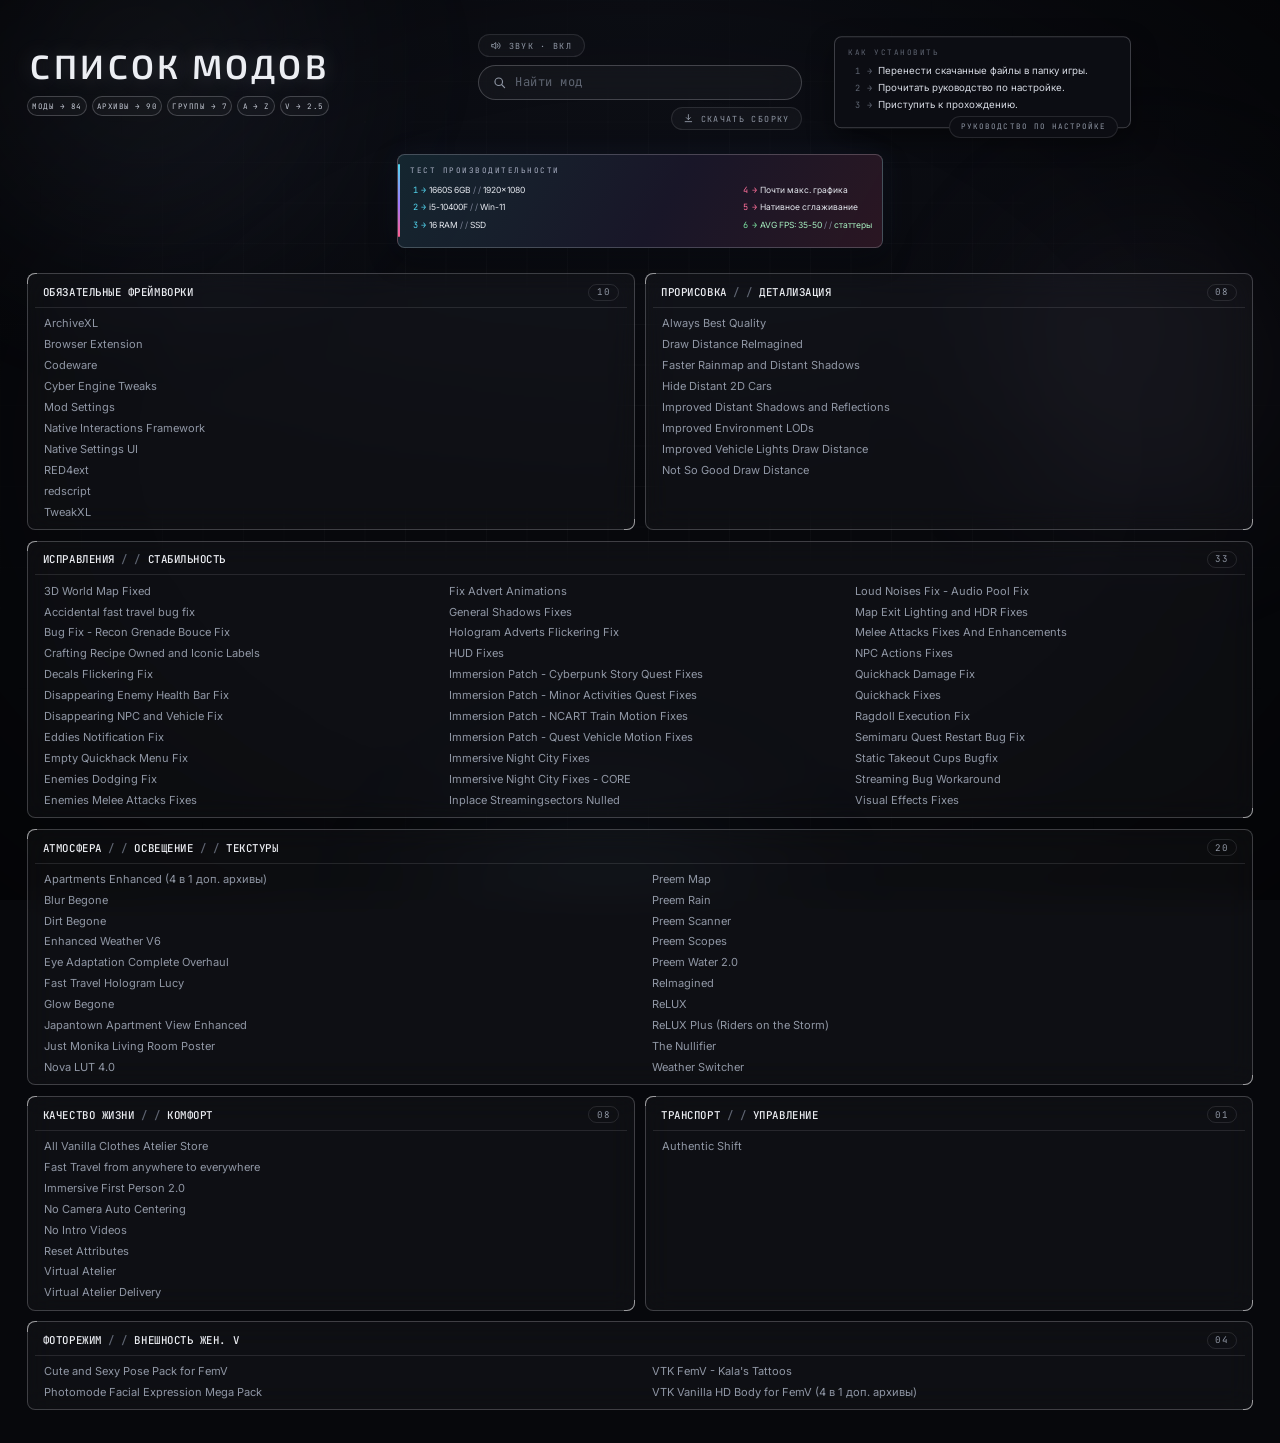
==== commit 94f97692: "Add files via upload" ====
--- a/index.html
+++ b/index.html
@@ -21,7 +21,7 @@
   --disp:'Exo 2','Inter',system-ui,sans-serif;
 }
 *{box-sizing:border-box}
-html{font-size:clamp(9px,min(.8333vw,1.5625vh),22px)}
+html{font-size:min(.8333vw,max(1.5625vh,12px),30px)}
 body{margin:0;background:var(--bg);color:var(--text);font-family:var(--sans);-webkit-font-smoothing:antialiased;overflow-x:hidden}
 
 /* ---------- фон ---------- */
@@ -124,23 +124,69 @@
 .dlnote .st{display:grid;grid-template-columns:.9rem 1.3rem 1fr;align-items:baseline;padding:.1rem 0}
 .dlnote .st i{font-style:normal;text-align:right;color:var(--faint);font-family:var(--mono);font-size:.64rem}
 .dlnote .st em{font-style:normal;text-align:center;color:var(--faint);font-family:var(--mono);font-size:.64rem}
+.dlnote{width:19.6rem}
+.perf{position:absolute;left:calc(50% + 14.4rem + 20.4rem);right:0;top:50%;transform:translateY(-50%);padding:.7rem .75rem .95rem .9rem;border:1px solid var(--line);border-radius:.55rem;background:linear-gradient(120deg,rgba(80,210,235,.13),rgba(150,110,255,.09) 55%,rgba(255,90,140,.12)),#0c0d13;box-shadow:0 .8rem 2rem rgba(0,0,0,.45),0 0 2.2rem rgba(120,150,255,.08);font-size:.63rem;line-height:1.72;color:#e4e7ee;z-index:60}
+.perf::before{content:"";position:absolute;left:0;top:.7rem;bottom:.7rem;width:2px;border-radius:2px;background:linear-gradient(#52d6ef,#a17bff 55%,#ff5f8f)}
+.perf b{display:block;margin-bottom:.3rem;font-family:var(--mono);font-weight:400;font-size:.56rem;letter-spacing:.2em;text-transform:uppercase;color:#aab0c4}
+.pf{display:grid;grid-template-columns:auto auto;grid-template-rows:repeat(3,auto);grid-auto-flow:column;justify-content:space-between;column-gap:.6rem}
+.pc{display:grid;grid-template-columns:.55rem .85rem auto;align-items:baseline;padding:.1rem 0;white-space:nowrap}
+.pc i,.pc em{font-style:normal;font-family:var(--mono);font-size:.64rem;text-align:center}
+.pc i{text-align:right}
+.pc.c1 i,.pc.c1 em{color:#52d6ef}.pc.c2 i,.pc.c2 em{color:#ff6f9a}.pc.c3 i,.pc.c3 em{color:#7be3a0}
+.pc u{text-decoration:none;color:#7e8498;white-space:pre}
+.pc.c3 span{color:#a8f0c1}
 .gd{position:absolute;right:.9rem;bottom:0;transform:translateY(50%);padding:.3rem .8rem;background:#0c0d13;white-space:nowrap;font-size:.56rem;letter-spacing:.14em}
 
 /* ---------- адаптив ---------- */
-@media (max-width:1000px){
-  html{font-size:15px}
-  .page{padding:3.2rem 1rem 2rem;justify-content:flex-start}
+/* ноутбуки и окна уже 1440px: два столбца, страница прокручивается, текст крупнее */
+@media (max-width:1439px){
+  html{font-size:clamp(13.5px,1.05vw,17px)}
+  .board{grid-template-columns:repeat(2,minmax(0,1fr));grid-auto-flow:row dense}
+  .card{grid-column:span 1!important}
+  .card:nth-child(2),.card:nth-child(4),.card:nth-child(7){grid-column:span 2!important}
+  .page{padding:2.4rem 2rem 2.4rem}
+  .top{height:auto;grid-template-rows:7.4rem auto;row-gap:1.6rem}
+  .perf{grid-column:1 / -1;grid-row:2;position:relative;left:auto;right:auto;top:auto;transform:none;justify-self:center;width:min(100%,36rem)}
+  .dlnote{width:22rem}
+}
+@media (max-width:1199px){.card:nth-child(2) .list{--r:17!important}}
+/* планшеты и узкие окна: шапка в столбик */
+@media (max-width:999px){
+  html{font-size:14px}
+  .page{padding:2.4rem 1rem 2rem;justify-content:flex-start}
   .top{display:flex;flex-direction:column;height:auto;gap:1.2rem;align-items:stretch}
   .hd{align-self:center}
   .mid{height:auto;flex-wrap:wrap;gap:.7rem;justify-content:center}
   .snd,.dl{position:static}
   .dlnote{position:relative;left:auto;top:auto;transform:none;width:100%;max-width:26rem;margin-bottom:.6rem}
+  .perf{width:100%;max-width:26rem;align-self:center;margin-top:.2rem}
+  h1{font-size:2rem}
+}
+/* телефоны: один столбец */
+@media (max-width:699px){
+  html{font-size:15px}
   .board{grid-template-columns:minmax(0,1fr)}
-  .card{grid-column:auto!important}
-  .list{grid-auto-flow:row;grid-template-rows:none;grid-auto-rows:var(--rh)}
-  h1{font-size:2rem}
-}
-@media (max-width:640px){.search{width:min(24rem,70vw)}}
+  .card,.card:nth-child(2),.card:nth-child(4),.card:nth-child(7){grid-column:auto!important}
+  .list{grid-auto-flow:row;grid-template-rows:none!important;grid-auto-rows:var(--rh)}
+  .card:nth-child(2) .list{--r:11!important}
+  .search{width:min(24rem,86vw)}
+}
+@media (max-width:479px){
+  .page{padding:2rem .7rem 1.6rem}
+  .pf{grid-auto-flow:row;grid-template-rows:none;grid-template-columns:minmax(0,1fr)}
+  .pc{white-space:normal}
+  .tags{flex-wrap:wrap;justify-content:center}
+  .tag{flex:0 1 auto;padding:.32rem .6rem}
+  a.mod{height:auto;min-height:var(--rh);padding:.28rem .65rem}
+  a.mod .nm{white-space:normal;overflow:visible;line-height:1.3}
+  .list{grid-auto-rows:auto}
+  .ch{height:auto;min-height:2.3rem;padding:.4rem .6rem}
+  .ch h2{white-space:normal;overflow:visible;line-height:1.35;letter-spacing:.02em;overflow-wrap:anywhere}
+  .ch h2 i{white-space:normal}
+  h1{font-size:1.65rem;white-space:normal;text-align:center}
+}
+/* низкие горизонтальные экраны (телефон на боку) */
+@media (max-height:520px) and (min-width:700px){.page{padding-top:1.4rem}}
 @media (prefers-reduced-motion:reduce){
   .blob,.card,.leg,.wing{animation:none!important}
   a.mod,a.mod *{transition-duration:.01s!important}
@@ -151,18 +197,19 @@
 /* ---------- окно выбора сборки ---------- */
 .dm{position:fixed;inset:0;z-index:150;display:flex;align-items:center;justify-content:center;padding:1.5rem;background:rgba(5,6,9,.78);backdrop-filter:blur(.7rem);-webkit-backdrop-filter:blur(.7rem);opacity:0;visibility:hidden;transition:opacity .28s ease,visibility 0s linear .28s}
 .dm.on{opacity:1;visibility:visible;transition:opacity .28s ease}
-.dm-box{position:relative;display:flex;flex-direction:column;width:min(86rem,100%);height:min(63rem,calc(100vh - 3rem));padding:.2rem .6rem .7rem;border:1px solid var(--line);border-radius:.7rem;background:rgba(13,14,20,.94);box-shadow:0 2rem 5rem rgba(0,0,0,.6);transform:translateY(.8rem) scale(.985);transition:transform .35s cubic-bezier(.2,.8,.2,1)}
+.dm-box{position:relative;overflow-x:hidden;overflow-y:auto;scrollbar-width:none;overscroll-behavior:contain;display:flex;flex-direction:column;width:min(86rem,100%);height:min(63rem,calc(100vh - 3rem));padding:.2rem .6rem .7rem;border:1px solid var(--line);border-radius:.7rem;background:rgba(13,14,20,.94);box-shadow:0 2rem 5rem rgba(0,0,0,.6);transform:translateY(.8rem) scale(.985);transition:transform .35s cubic-bezier(.2,.8,.2,1)}
 .dm.on .dm-box{transform:none}
 .dm-box::before,.dm-box::after{content:"";position:absolute;width:.8rem;height:.8rem;border:1px solid rgba(255,255,255,.75);opacity:.65;pointer-events:none}
-.dm-box::before{top:-1px;left:-1px;border-right:0;border-bottom:0;border-top-left-radius:.7rem}
-.dm-box::after{right:-1px;bottom:-1px;border-left:0;border-top:0;border-bottom-right-radius:.7rem}
+.dm-box::-webkit-scrollbar{display:none}
+.dm-box::before{top:0;left:0;border-right:0;border-bottom:0;border-top-left-radius:.7rem}
+.dm-box::after{right:0;bottom:0;border-left:0;border-top:0;border-bottom-right-radius:.7rem}
 .dm-head{flex:none;display:flex;align-items:center;justify-content:space-between;height:2.9rem;padding:0 .7rem;margin-bottom:.5rem;border-bottom:1px solid var(--line2)}
 .dm-head h2{margin:0;font-family:var(--mono);font-weight:500;font-size:.9rem;letter-spacing:.05em;text-transform:uppercase;color:#eceef3}
 .dm-head h2 i{font-style:normal;color:var(--faint);white-space:pre}
 .dm-x{width:1.9rem;height:1.9rem;display:grid;place-items:center;padding:0;color:var(--dim);background:rgba(255,255,255,.03);border:1px solid var(--line2);border-radius:50%;cursor:pointer;transition:color .25s,border-color .25s}
 .dm-x svg{width:.8rem;height:.8rem;fill:none;stroke:currentColor;stroke-width:1.7;stroke-linecap:round}
 .dm-x:hover,.dm-x:focus-visible{color:#fff;border-color:var(--line);outline:none}
-.dm-grid{flex:1;min-height:0;display:grid;grid-template-columns:repeat(3,minmax(0,1fr));gap:.8rem}
+.dm-grid{flex:1;min-height:34rem;display:grid;grid-template-columns:repeat(3,minmax(0,1fr));gap:.8rem}
 .dm-card{min-height:0;display:grid;grid-template-rows:minmax(0,1fr) auto;gap:.7rem;padding:.5rem;border:1px solid var(--line2);border-radius:.55rem;background:rgba(255,255,255,.025)}
 .dm-ph{position:relative;min-height:0;padding:0;border:1px solid var(--line2);border-radius:.4rem;overflow:hidden;background:rgba(0,0,0,.35);cursor:zoom-in;outline:none;transition:border-color .3s ease,box-shadow .3s ease}
 .dm-ph img{position:absolute;inset:0;width:100%;height:100%;object-fit:contain;display:block;transition:transform .5s cubic-bezier(.2,.8,.2,1)}
@@ -191,12 +238,43 @@
 .lb.on{opacity:1;pointer-events:auto}
 .lb img{max-width:94vw;max-height:94vh;border:1px solid var(--line);border-radius:.5rem;box-shadow:0 1.4rem 4rem rgba(0,0,0,.6);transform:scale(.96);transition:transform .35s cubic-bezier(.2,.8,.2,1)}
 .lb.on img{transform:none}
-@media (max-width:1000px){
-  .dm{align-items:flex-start;padding:.8rem}
-  .dm-box{height:calc(100vh - 1.6rem);overflow:auto}
-  .dm-grid{display:flex;flex-direction:column;flex:none}
-  .dm-card{grid-template-rows:auto auto}
-  .dm-ph{aspect-ratio:9/16;max-height:62vh;justify-self:center;width:100%}
+html.mlock,html.mlock body{overflow:hidden!important}
+.dm{overflow:hidden}
+@media (max-width:1199px){
+  .dm{padding:0;align-items:stretch}
+  .dm-box{width:100%;height:100vh;height:100dvh;border:0;border-radius:0;padding:0 .8rem 1rem;font-size:1.1em}
+  .dm-box::before,.dm-box::after{display:none}
+  .dm-head{position:sticky;top:0;z-index:5;height:3.4rem;margin:0 -.8rem .7rem;padding:0 1rem;background:rgba(13,14,20,.97);backdrop-filter:blur(.6rem);-webkit-backdrop-filter:blur(.6rem)}
+  .dm-head h2{font-size:.95rem}
+  .dm-x{width:2.4rem;height:2.4rem}
+  .dm-grid{display:flex;flex-direction:column;flex:none;min-height:0;gap:.9rem}
+  .dm-card{display:grid;grid-template-columns:minmax(0,34%) minmax(0,1fr);grid-template-rows:auto;column-gap:.9rem;row-gap:.55rem;padding:.7rem;align-items:start;grid-template-rows:auto auto auto 1fr}
+  .dm-info{display:contents}
+  .dm-ph{grid-column:1;grid-row:1 / span 4;aspect-ratio:9/16;width:100%;max-height:none;align-self:start}
+  .dm-n,.dm-info h3,.dm-d,.dm-b{grid-column:2}
+  .dm-n{font-size:.62rem;align-self:end}
+  .dm-info h3{font-size:.95rem;white-space:normal;line-height:1.3}
+  .dm-d{font-size:.84rem}
+  .dm-b{font-size:.8rem;padding:.45rem .65rem;align-self:start}
+  .dm-b span{font-size:.56rem}
+  .dm-kv{grid-column:1 / -1}
+  .dm-kv div{padding:.5rem .2rem}
+  .dm-kv small{font-size:.62rem}.dm-kv b{font-size:.84rem}
+  .dm-go{grid-column:1 / -1;padding:.8rem 1rem;font-size:.7rem}
+  .dm-ph::after{width:1.9rem;height:1.9rem}
+}
+@media (max-width:560px){
+  .dm-card{grid-template-columns:minmax(0,38%) minmax(0,1fr);column-gap:.7rem;padding:.55rem}
+  .dm-kv{gap:.3rem}
+  .dm-kv small{font-size:.56rem;letter-spacing:.04em}.dm-kv b{font-size:.76rem}
+  .dm-d{font-size:.8rem;line-height:1.4}.dm-b{font-size:.76rem}
+}
+@media (min-width:700px) and (max-width:1199px){
+  .dm-grid{display:grid;grid-template-columns:repeat(3,minmax(0,1fr))}
+  .dm-card{display:flex;flex-direction:column}
+  .dm-info{display:flex}
+  .dm-ph{aspect-ratio:9/16;width:100%}
+  .dm-info h3{white-space:normal}
 }
 </style>
 <link rel="stylesheet" href="assets/nick.css">
@@ -222,8 +300,16 @@
       </label>
       <button class="snd" id="snd" type="button" aria-pressed="true" aria-label="Звук"><svg class="on" viewBox="0 0 20 20" aria-hidden="true"><path d="M3 8v4h3l4 3.4V4.6L6 8z"/><path d="M13 7.2a4 4 0 010 5.6M15.4 5a7.2 7.2 0 010 10"/></svg><svg class="off" viewBox="0 0 20 20" aria-hidden="true"><path d="M3 8v4h3l4 3.4V4.6L6 8z"/><path d="M13.5 8l4 4M17.5 8l-4 4"/></svg><span id="sndT">Звук · вкл</span></button>
       <button class="dl" id="dl" type="button" aria-haspopup="dialog"><svg viewBox="0 0 20 20" aria-hidden="true"><path d="M10 3v9M6.2 8.6L10 12.4l3.8-3.8M4 16h12"/></svg>Скачать сборку</button>
-      <div class="dlnote"><b>Как установить</b><div class="st"><i>1</i><em>→</em><span>Перенести скачанные файлы в папку игры.</span></div><div class="st"><i>2</i><em>→</em><span>Прочитать руководство по настройке.</span></div><div class="st"><i>3</i><em>→</em><span>Приступить к прохождению.</span></div><a class="gd" href="guide.html">Руководство по настройке</a></div>
+      <div class="dlnote"><b>Как установить</b><div class="st"><i>1</i><em>→</em><span>Перенести скачанные файлы в папку игры.</span></div><div class="st"><i>2</i><em>→</em><span>Прочитать руководство по настройке.</span></div><div class="st"><i>3</i><em>→</em><span>Приступить к прохождению.</span></div><a class="gd" href="guide">Руководство по настройке</a></div>
     </div>
+    <div class="perf" aria-label="Тест производительности"><b>Тест производительности</b><div class="pf">
+      <div class="pc c1"><i>1</i><em>→</em><span>1660S 6GB<u> / / </u>1920x1080</span></div>
+      <div class="pc c1"><i>2</i><em>→</em><span>i5-10400F<u> / / </u>Win-11</span></div>
+      <div class="pc c1"><i>3</i><em>→</em><span>16 RAM<u> / / </u>SSD</span></div>
+      <div class="pc c2"><i>4</i><em>→</em><span>Почти макс. графика</span></div>
+      <div class="pc c2"><i>5</i><em>→</em><span>Нативное сглаживание</span></div>
+      <div class="pc c3"><i>6</i><em>→</em><span>AVG FPS: 35-50<u> / / </u>статтеры</span></div>
+    </div></div>
   </header>
   <section class="board" id="board" aria-label="Список модов по категориям"></section>
 </main>
@@ -421,8 +507,8 @@
 <script>
 (function(){
   var dm=document.getElementById('dm'),dl=document.getElementById('dl'),lb=document.getElementById('lb'),lbi=document.getElementById('lbi'),x=document.getElementById('dmX'),last=null;
-  function openM(){last=document.activeElement;dm.classList.add('on');dm.setAttribute('aria-hidden','false');setTimeout(function(){x.focus()},60)}
-  function closeM(){dm.classList.remove('on');dm.setAttribute('aria-hidden','true');if(last&&last.focus)last.focus()}
+  function openM(){last=document.activeElement;dm.classList.add('on');document.documentElement.classList.add('mlock');dm.setAttribute('aria-hidden','false');setTimeout(function(){x.focus()},60)}
+  function closeM(){dm.classList.remove('on');document.documentElement.classList.remove('mlock');dm.setAttribute('aria-hidden','true');if(last&&last.focus)last.focus()}
   function openL(src){lbi.src=src;lb.classList.add('on');lb.setAttribute('aria-hidden','false');playZoomIn()}
   function closeL(){lb.classList.remove('on');lb.setAttribute('aria-hidden','true');playZoomOut()}
   dl.addEventListener('click',openM);
@@ -440,6 +526,7 @@
   },true);
 })();
 </script>
+<script>if(location.protocol==="file:"){var g=document.querySelector(".gd");if(g)g.setAttribute("href","guide.html")}</script>
 <script src="assets/nick.js"></script>
 </body>
 </html>
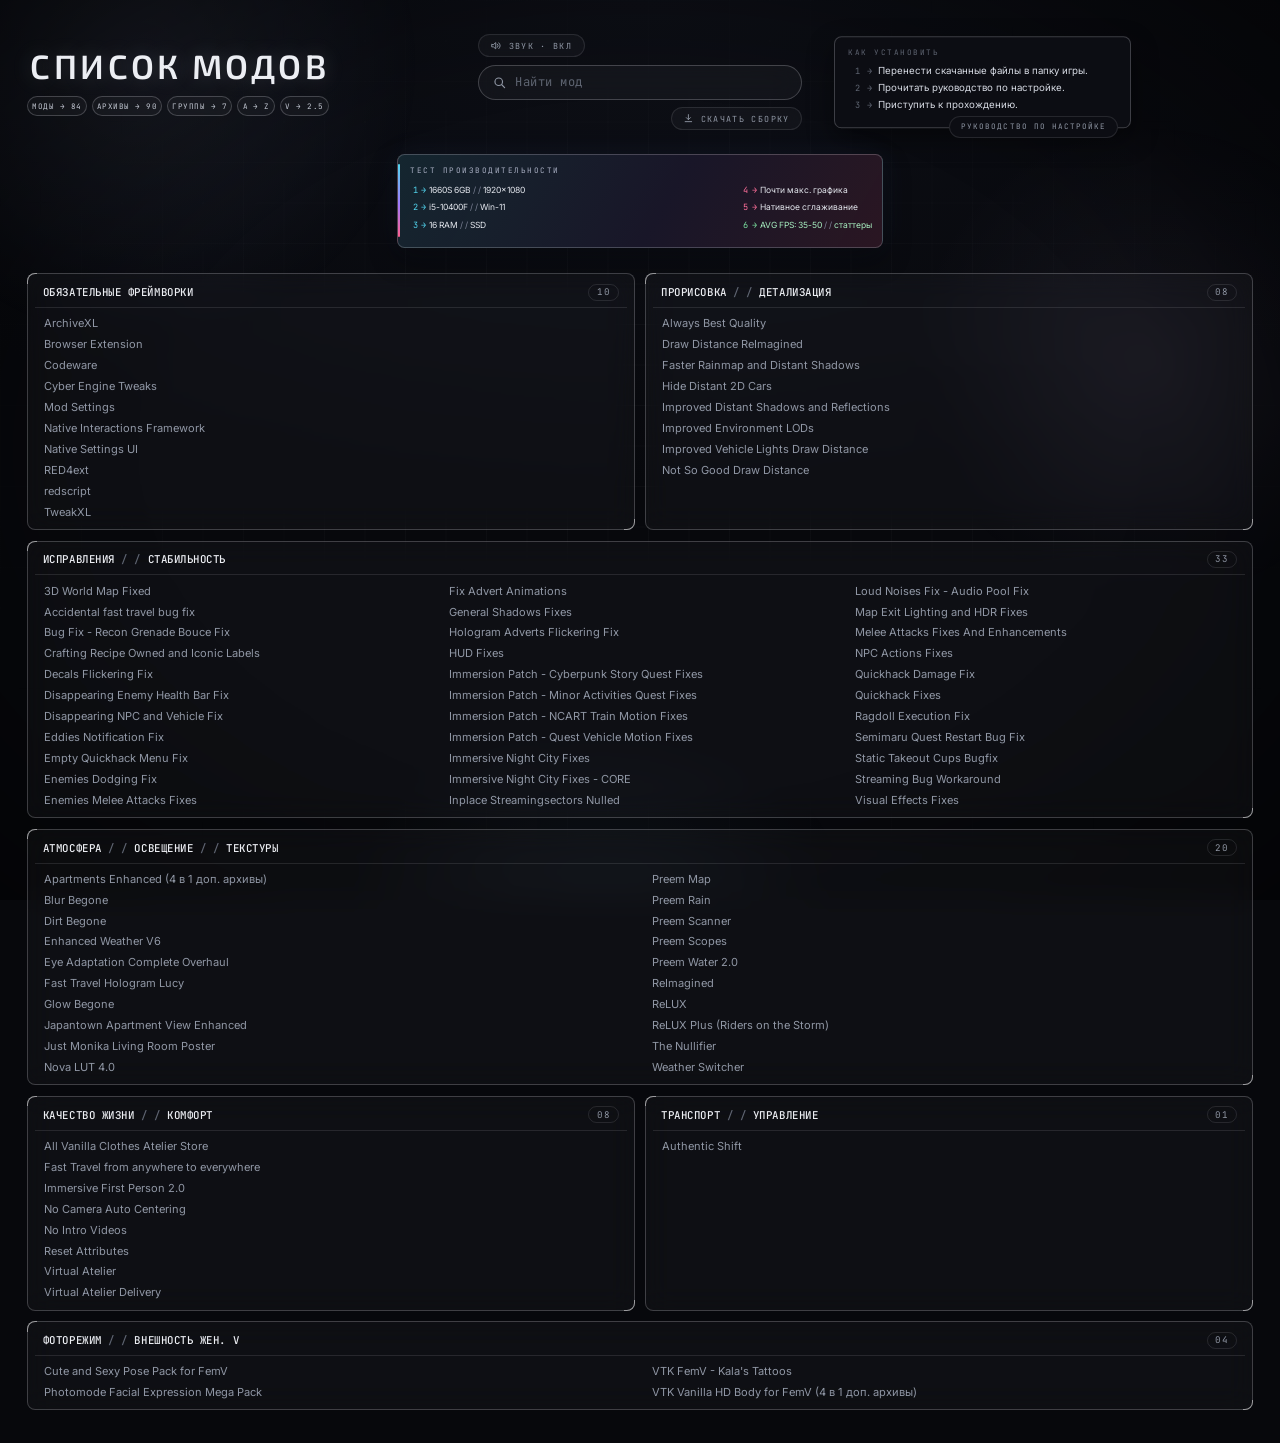
==== commit 75c2afba: "Add files via upload" ====
--- a/index.html
+++ b/index.html
@@ -26,7 +26,7 @@
 
 /* ---------- фон ---------- */
 .bg{position:fixed;inset:0;z-index:-2;overflow:hidden;background:radial-gradient(120% 90% at 50% 0%,#0d0f16 0%,#07080c 60%)}
-.blob{position:absolute;border-radius:50%;filter:blur(70px);opacity:.55;will-change:transform}
+.blob{position:absolute;border-radius:50%;opacity:.55;will-change:transform}
 .b1{width:46vw;height:46vw;left:-12vw;top:-18vw;background:radial-gradient(circle,rgba(150,165,205,.20),transparent 68%);animation:d1 38s ease-in-out infinite alternate}
 .b2{width:40vw;height:40vw;right:-10vw;top:12vh;background:radial-gradient(circle,rgba(190,170,210,.13),transparent 68%);animation:d2 46s ease-in-out infinite alternate}
 .b3{width:50vw;height:34vw;left:22vw;bottom:-22vw;background:radial-gradient(circle,rgba(130,170,190,.14),transparent 70%);animation:d3 52s ease-in-out infinite alternate}
@@ -40,7 +40,7 @@
 .vig{position:fixed;inset:0;z-index:-1;pointer-events:none;background:radial-gradient(ellipse at center,transparent 55%,rgba(0,0,0,.45) 100%)}
 
 /* ---------- каркас ---------- */
-.page{min-height:100vh;max-width:120rem;margin:0 auto;padding:1.6rem 2.5rem;display:flex;flex-direction:column;justify-content:center;gap:1.9rem}
+.page{min-height:100vh;min-height:100dvh;max-width:120rem;margin:0 auto;padding:1.6rem 2.5rem;display:flex;flex-direction:column;justify-content:center;gap:1.9rem}
 
 /* ---------- верхняя полоса ---------- */
 .top{position:relative;z-index:30;display:grid;grid-template-columns:repeat(4,minmax(0,1fr));gap:.8rem;align-items:center;height:7.4rem}
@@ -150,6 +150,8 @@
   .dlnote{width:22rem}
 }
 @media (max-width:1199px){.card:nth-child(2) .list{--r:17!important}}
+@media (max-width:1439px){.board{flex:1;align-content:stretch}}
+@media (min-width:700px) and (max-width:999px) and (orientation:portrait){html{font-size:clamp(14px,1.8vw,21px)}}
 /* планшеты и узкие окна: шапка в столбик */
 @media (max-width:999px){
   html{font-size:14px}
@@ -269,7 +271,7 @@
   .dm-kv small{font-size:.56rem;letter-spacing:.04em}.dm-kv b{font-size:.76rem}
   .dm-d{font-size:.8rem;line-height:1.4}.dm-b{font-size:.76rem}
 }
-@media (min-width:700px) and (max-width:1199px){
+@media (min-width:700px) and (max-width:1199px) and (orientation:landscape){
   .dm-grid{display:grid;grid-template-columns:repeat(3,minmax(0,1fr))}
   .dm-card{display:flex;flex-direction:column}
   .dm-info{display:flex}
@@ -319,20 +321,20 @@
     <div class="dm-head"><h2 id="dmT">Скачать сборку<i> / / </i>Выберите вариант</h2><button class="dm-x" id="dmX" type="button" aria-label="Закрыть"><svg viewBox="0 0 20 20" aria-hidden="true"><path d="M5 5l10 10M15 5L5 15"/></svg></button></div>
     <div class="dm-grid">
     <article class="dm-card">
-      <button class="dm-ph" type="button" data-cap="Вариант 01 · HD текстуры + тату"><img draggable="false" src="img/v1-hd-tattoo.png" alt="Пример внешности: HD текстуры + тату"></button>
-      <div class="dm-info"><div class="dm-n">Вариант 01</div><h3>HD текстуры + тату</h3><p class="dm-d">Женская V с HD текстурами и несъёмными татуировками.</p><p class="dm-b"><span>Бонус для фоторежима</span>Набор поз для жен. V<i> / / </i>Набор выражений лица для жен. и муж. V</p>
+      <button class="dm-ph" type="button" data-cap="Вариант 01 · HD текстуры + тату"><img draggable="false" decoding="async" data-src="img/v1-hd-tattoo.webp" alt="Пример внешности: HD текстуры + тату"></button>
+      <div class="dm-info"><div class="dm-n">Вариант 01</div><h3>HD текстуры + тату</h3><p class="dm-d">Женская V с HD текстурами и несъёмными тату.</p><p class="dm-b"><span>Бонус для фоторежима</span>Набор поз для жен. V<i> / / </i>Набор выражений лица для жен. и муж. V</p>
         <div class="dm-kv"><div><small>HD</small><b>да</b></div><div><small>Тату</small><b>да</b></div><div><small>Позы</small><b>жен</b></div><div><small>Лица</small><b>жен / муж</b></div></div>
         <a class="dm-go" href="https://drive.google.com/drive/folders/1aXZfU5qQ3I2QXvGDXHQK2iBuPsm9MoVy?usp=drive_link" target="_blank" rel="noopener noreferrer"><svg viewBox="0 0 20 20" aria-hidden="true"><path d="M10 3v9M6.2 8.6L10 12.4l3.8-3.8M4 16h12"/></svg>Скачать</a></div>
     </article>
     <article class="dm-card">
-      <button class="dm-ph" type="button" data-cap="Вариант 02 · HD текстуры без тату"><img draggable="false" src="img/v2-hd.png" alt="Пример внешности: HD текстуры без тату"></button>
-      <div class="dm-info"><div class="dm-n">Вариант 02</div><h3>HD текстуры без тату</h3><p class="dm-d">Женская V с HD текстурами, но без татуировок.</p><p class="dm-b"><span>Бонус для фоторежима</span>Набор поз для жен. V<i> / / </i>Набор выражений лица для жен. и муж. V</p>
+      <button class="dm-ph" type="button" data-cap="Вариант 02 · HD текстуры без тату"><img draggable="false" decoding="async" data-src="img/v2-hd.webp" alt="Пример внешности: HD текстуры без тату"></button>
+      <div class="dm-info"><div class="dm-n">Вариант 02</div><h3>HD текстуры без тату</h3><p class="dm-d">Женская V с HD текстурами, но без тату.</p><p class="dm-b"><span>Бонус для фоторежима</span>Набор поз для жен. V<i> / / </i>Набор выражений лица для жен. и муж. V</p>
         <div class="dm-kv"><div><small>HD</small><b>да</b></div><div><small>Тату</small><b class="no">нет</b></div><div><small>Позы</small><b>жен</b></div><div><small>Лица</small><b>жен / муж</b></div></div>
         <a class="dm-go" href="https://drive.google.com/drive/folders/1QpvNw16I4ZCaRg2ixqQ-UUVXrhSdBrUo?usp=drive_link" target="_blank" rel="noopener noreferrer"><svg viewBox="0 0 20 20" aria-hidden="true"><path d="M10 3v9M6.2 8.6L10 12.4l3.8-3.8M4 16h12"/></svg>Скачать</a></div>
     </article>
     <article class="dm-card">
-      <button class="dm-ph" type="button" data-cap="Вариант 03 · Стандартная внешность"><img draggable="false" src="img/v3-standard.png" alt="Пример внешности: Стандартная внешность"></button>
-      <div class="dm-info"><div class="dm-n">Вариант 03</div><h3>Стандартная внешность</h3><p class="dm-d">Женская V без HD текстур и без татуировок.</p><p class="dm-b"><span>Бонус для фоторежима</span>Набор поз для жен. V<i> / / </i>Набор выражений лица для жен. и муж. V</p>
+      <button class="dm-ph" type="button" data-cap="Вариант 03 · Стандартная внешность"><img draggable="false" decoding="async" data-src="img/v3-standard.webp" alt="Пример внешности: Стандартная внешность"></button>
+      <div class="dm-info"><div class="dm-n">Вариант 03</div><h3>Стандартная внешность</h3><p class="dm-d">Женская V без HD текстур и без тату.</p><p class="dm-b"><span>Бонус для фоторежима</span>Набор поз для жен. V<i> / / </i>Набор выражений лица для жен. и муж. V</p>
         <div class="dm-kv"><div><small>HD</small><b class="no">нет</b></div><div><small>Тату</small><b class="no">нет</b></div><div><small>Позы</small><b>жен</b></div><div><small>Лица</small><b>жен / муж</b></div></div>
         <a class="dm-go" href="https://drive.google.com/drive/folders/1HADrw7dSjw8qlqQpY7Tx1CDvonW6FfyS?usp=drive_link" target="_blank" rel="noopener noreferrer"><svg viewBox="0 0 20 20" aria-hidden="true"><path d="M10 3v9M6.2 8.6L10 12.4l3.8-3.8M4 16h12"/></svg>Скачать</a></div>
     </article>
@@ -507,7 +509,9 @@
 <script>
 (function(){
   var dm=document.getElementById('dm'),dl=document.getElementById('dl'),lb=document.getElementById('lb'),lbi=document.getElementById('lbi'),x=document.getElementById('dmX'),last=null;
-  function openM(){last=document.activeElement;dm.classList.add('on');document.documentElement.classList.add('mlock');dm.setAttribute('aria-hidden','false');setTimeout(function(){x.focus()},60)}
+  var mi=[].slice.call(dm.querySelectorAll('img[data-src]'));function loadMi(){mi.forEach(function(i){if(i.dataset.src){i.src=i.dataset.src;i.removeAttribute('data-src')}})}
+  addEventListener('load',function(){(window.requestIdleCallback||function(f){setTimeout(f,1200)})(loadMi)});
+  function openM(){loadMi();last=document.activeElement;dm.classList.add('on');document.documentElement.classList.add('mlock');dm.setAttribute('aria-hidden','false');setTimeout(function(){x.focus()},60)}
   function closeM(){dm.classList.remove('on');document.documentElement.classList.remove('mlock');dm.setAttribute('aria-hidden','true');if(last&&last.focus)last.focus()}
   function openL(src){lbi.src=src;lb.classList.add('on');lb.setAttribute('aria-hidden','false');playZoomIn()}
   function closeL(){lb.classList.remove('on');lb.setAttribute('aria-hidden','true');playZoomOut()}
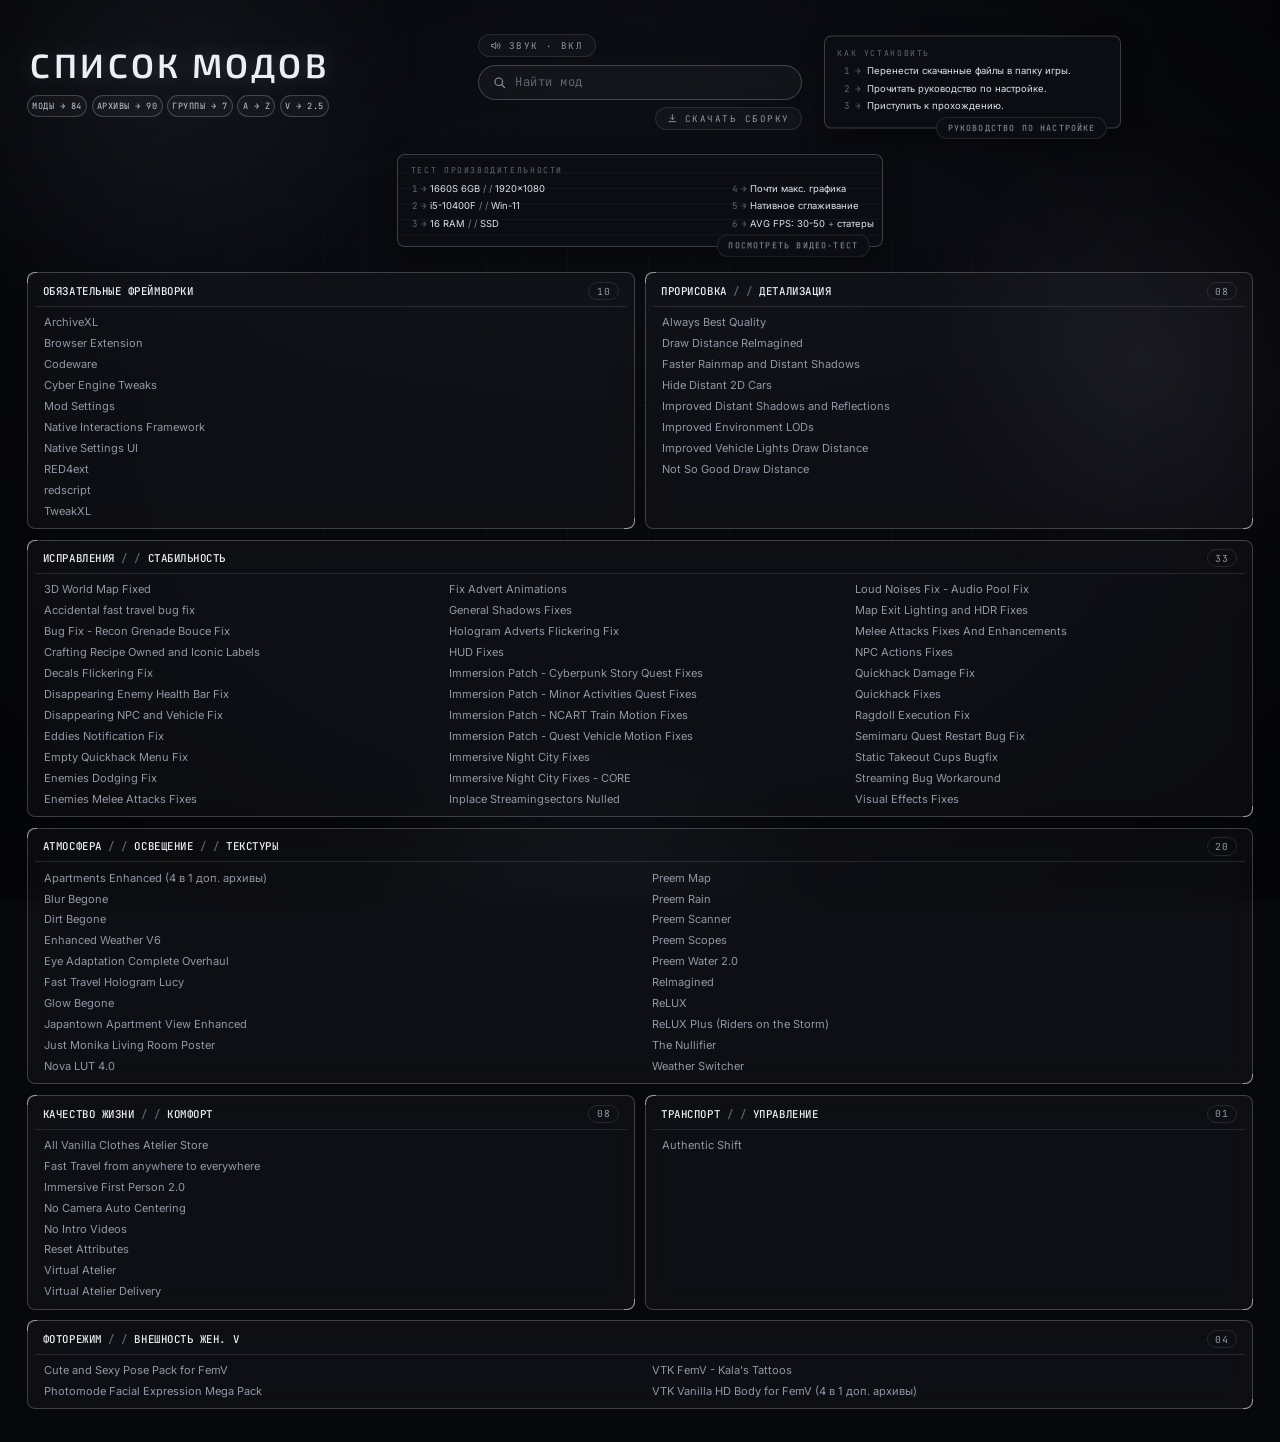
==== commit e84394de: "Add files via upload" ====
--- a/index.html
+++ b/index.html
@@ -47,7 +47,7 @@
 .hd{grid-column:1;justify-self:start;display:grid;gap:.9rem;width:max-content;max-width:100%}
 h1{margin:0;text-align:center;font-family:var(--disp);font-weight:600;font-size:2.5rem;line-height:1.05;letter-spacing:.1em;color:#eceef3;text-transform:uppercase;padding-left:.1em;text-shadow:0 0 1.6rem rgba(220,226,240,.18);white-space:nowrap}
 .tags{width:0;min-width:100%;display:flex;gap:.35rem}
-.tag{flex:1 1 auto;text-align:center;white-space:nowrap;font-family:var(--mono);font-size:.56rem;letter-spacing:.06em;text-transform:uppercase;color:#c4c9d4;border:1px solid var(--line);border-radius:999px;padding:.32rem .15rem;background:rgba(255,255,255,.03);backdrop-filter:blur(.5rem);-webkit-backdrop-filter:blur(.5rem)}
+.tag{flex:1 1 auto;text-align:center;white-space:nowrap;font-family:var(--mono);font-size:.64rem;letter-spacing:.06em;text-transform:uppercase;color:#c4c9d4;border:1px solid var(--line);border-radius:999px;padding:.32rem .15rem;background:rgba(255,255,255,.03);backdrop-filter:blur(.5rem);-webkit-backdrop-filter:blur(.5rem)}
 .mid{grid-column:2 / span 2;position:relative;display:flex;justify-content:center;align-items:center;height:100%}
 
 /* ---------- поиск ---------- */
@@ -65,7 +65,7 @@
 @keyframes typein{from{opacity:0;transform:translateY(.6em) scale(.8);filter:blur(5px)}to{opacity:1;transform:none;filter:blur(0)}}
 .ph{pointer-events:none;color:var(--faint);transition:opacity .25s ease}
 .search.has .ph{opacity:0}
-.qc{flex:none;min-width:1.5rem;text-align:right;font-family:var(--mono);font-size:.62rem;letter-spacing:.08em;color:var(--dim);transition:color .3s ease}
+.qc{flex:none;min-width:1.5rem;text-align:right;font-family:var(--mono);font-size:.68rem;letter-spacing:.08em;color:var(--dim);transition:color .3s ease}
 .search.none{border-color:rgba(236,238,245,.12)}
 .search.none .qc{color:var(--faint)}
 .search.none .field{animation:nope .38s ease}
@@ -83,7 +83,7 @@
 .ch{display:flex;align-items:center;justify-content:space-between;gap:.6rem;height:2.3rem;padding:0 .6rem;margin-bottom:.35rem;border-bottom:1px solid var(--line2)}
 .ch h2{margin:0;min-width:0;font-family:var(--mono);font-weight:500;font-size:.8rem;letter-spacing:.05em;text-transform:uppercase;color:#eceef3;white-space:nowrap;overflow:hidden;text-overflow:ellipsis}
 .ch h2 i{font-style:normal;color:var(--faint);white-space:pre}
-.ct{flex:none;font-family:var(--mono);font-size:.68rem;letter-spacing:.08em;color:var(--dim);border:1px solid var(--line2);border-radius:999px;padding:.12rem .55rem}
+.ct{flex:none;font-family:var(--mono);font-size:.72rem;letter-spacing:.08em;color:var(--dim);border:1px solid var(--line2);border-radius:999px;padding:.12rem .55rem}
 .list{display:grid;grid-auto-flow:column;grid-template-rows:repeat(var(--r),var(--rh));grid-auto-columns:minmax(0,1fr);column-gap:.5rem}
 
 /* ---------- строка мода ---------- */
@@ -108,7 +108,7 @@
 .board.q a.mod:not(.sm){opacity:.42}
 
 /* ---------- звук ---------- */
-.snd,.dl,.gd{font-family:var(--mono);font-size:.62rem;letter-spacing:.16em;text-transform:uppercase;color:var(--dim);background:rgba(255,255,255,.03);border:1px solid var(--line2);border-radius:999px;cursor:pointer;backdrop-filter:blur(.5rem);-webkit-backdrop-filter:blur(.5rem);transition:color .25s,border-color .25s,box-shadow .3s,background-color .25s;text-decoration:none}
+.snd,.dl,.gd,.vd{font-family:var(--mono);font-size:.68rem;letter-spacing:.16em;text-transform:uppercase;color:var(--dim);background:rgba(255,255,255,.03);border:1px solid var(--line2);border-radius:999px;cursor:pointer;backdrop-filter:blur(.5rem);-webkit-backdrop-filter:blur(.5rem);transition:color .25s,border-color .25s,box-shadow .3s,background-color .25s;text-decoration:none}
 .snd{position:absolute;left:calc(50% - 12rem);bottom:calc(50% + 1.3rem + .55rem);padding:.34rem .85rem;display:flex;align-items:center;gap:.5rem;white-space:nowrap}
 .snd svg{width:.85rem;height:.85rem;flex:none;fill:none;stroke:currentColor;stroke-width:1.6;stroke-linecap:round;stroke-linejoin:round}
 .snd .off{display:none}
@@ -118,28 +118,26 @@
 .snd:hover,.snd:focus-visible{color:#fff;border-color:var(--line);outline:none}
 .dl{position:absolute;right:calc(50% - 12rem);top:calc(50% + 1.3rem + .55rem);display:flex;align-items:center;gap:.5rem;padding:.34rem .85rem;white-space:nowrap}
 .dl svg{width:.8rem;height:.8rem;fill:none;stroke:currentColor;stroke-width:1.7;stroke-linecap:round;stroke-linejoin:round}
-.dl:hover,.dl:focus-visible,.gd:hover,.gd:focus-visible{color:#fff;border-color:var(--line);outline:none}
-.dlnote{position:absolute;left:calc(50% + 14.4rem);top:50%;width:22rem;transform:translateY(-50%);padding:.7rem .95rem .95rem;border:1px solid var(--line);border-radius:.55rem;background:#0c0d13;box-shadow:0 .8rem 2rem rgba(0,0,0,.45);font-size:.72rem;line-height:1.5;color:#d6dae3;z-index:60}
-.dlnote b{display:block;margin-bottom:.3rem;font-family:var(--mono);font-weight:400;font-size:.56rem;letter-spacing:.2em;text-transform:uppercase;color:var(--faint)}
+.dl:hover,.dl:focus-visible,.gd:hover,.gd:focus-visible,.vd:hover,.vd:focus-visible{color:#fff;border-color:var(--line);outline:none}
+.dlnote{position:absolute;left:calc(50% + 13.6rem);top:50%;width:22rem;transform:translateY(-50%);padding:.7rem .95rem .95rem;border:1px solid var(--line);border-radius:.55rem;background:#0c0d13;box-shadow:0 .8rem 2rem rgba(0,0,0,.45);font-size:.7rem;line-height:1.5;color:#dfe3ec;z-index:60}
+.dlnote b{display:block;margin-bottom:.3rem;font-family:var(--mono);font-weight:400;font-size:.6rem;letter-spacing:.2em;text-transform:uppercase;color:var(--faint)}
 .dlnote .st{display:grid;grid-template-columns:.9rem 1.3rem 1fr;align-items:baseline;padding:.1rem 0}
-.dlnote .st i{font-style:normal;text-align:right;color:var(--faint);font-family:var(--mono);font-size:.64rem}
-.dlnote .st em{font-style:normal;text-align:center;color:var(--faint);font-family:var(--mono);font-size:.64rem}
-.dlnote{width:19.6rem}
-.perf{position:absolute;left:calc(50% + 14.4rem + 20.4rem);right:0;top:50%;transform:translateY(-50%);padding:.7rem .75rem .95rem .9rem;border:1px solid var(--line);border-radius:.55rem;background:linear-gradient(120deg,rgba(80,210,235,.13),rgba(150,110,255,.09) 55%,rgba(255,90,140,.12)),#0c0d13;box-shadow:0 .8rem 2rem rgba(0,0,0,.45),0 0 2.2rem rgba(120,150,255,.08);font-size:.63rem;line-height:1.72;color:#e4e7ee;z-index:60}
-.perf::before{content:"";position:absolute;left:0;top:.7rem;bottom:.7rem;width:2px;border-radius:2px;background:linear-gradient(#52d6ef,#a17bff 55%,#ff5f8f)}
-.perf b{display:block;margin-bottom:.3rem;font-family:var(--mono);font-weight:400;font-size:.56rem;letter-spacing:.2em;text-transform:uppercase;color:#aab0c4}
+.dlnote .st i{font-style:normal;text-align:right;color:var(--faint);font-family:var(--mono);font-size:.68rem}
+.dlnote .st em{font-style:normal;text-align:center;color:var(--faint);font-family:var(--mono);font-size:.68rem}
+.dlnote{width:19.3rem}
+.perf{position:absolute;left:calc(50% + 13.6rem + 19.9rem);right:0;top:50%;transform:translateY(-50%);padding:.7rem .6rem .95rem .95rem;border:1px solid var(--line);border-radius:.55rem;background:linear-gradient(rgba(255,255,255,.04) 1px,transparent 1px) 0 .15rem/100% 1.15rem,rgba(255,255,255,.025);background-color:#0c0d13;box-shadow:0 .8rem 2rem rgba(0,0,0,.45);font-size:.7rem;line-height:1.5;color:#dfe3ec;z-index:60}
+.perf b{display:block;margin-bottom:.3rem;font-family:var(--mono);font-weight:400;font-size:.6rem;letter-spacing:.2em;text-transform:uppercase;color:var(--faint)}
 .pf{display:grid;grid-template-columns:auto auto;grid-template-rows:repeat(3,auto);grid-auto-flow:column;justify-content:space-between;column-gap:.6rem}
 .pc{display:grid;grid-template-columns:.55rem .85rem auto;align-items:baseline;padding:.1rem 0;white-space:nowrap}
-.pc i,.pc em{font-style:normal;font-family:var(--mono);font-size:.64rem;text-align:center}
+.pc i,.pc em{font-style:normal;font-family:var(--mono);font-size:.68rem;text-align:center;color:var(--faint)}
 .pc i{text-align:right}
-.pc.c1 i,.pc.c1 em{color:#52d6ef}.pc.c2 i,.pc.c2 em{color:#ff6f9a}.pc.c3 i,.pc.c3 em{color:#7be3a0}
 .pc u{text-decoration:none;color:#7e8498;white-space:pre}
-.pc.c3 span{color:#a8f0c1}
-.gd{position:absolute;right:.9rem;bottom:0;transform:translateY(50%);padding:.3rem .8rem;background:#0c0d13;white-space:nowrap;font-size:.56rem;letter-spacing:.14em}
+.vd{position:absolute;right:.9rem;bottom:0;transform:translateY(50%);padding:.3rem .8rem;background:#0c0d13;white-space:nowrap;font-size:.62rem;letter-spacing:.14em}
+.gd{position:absolute;right:.9rem;bottom:0;transform:translateY(50%);padding:.3rem .8rem;background:#0c0d13;white-space:nowrap;font-size:.62rem;letter-spacing:.14em}
 
 /* ---------- адаптив ---------- */
 /* ноутбуки и окна уже 1440px: два столбца, страница прокручивается, текст крупнее */
-@media (max-width:1439px){
+@media (max-width:1439px),(hover:none) and (pointer:coarse),(orientation:portrait) and (min-width:700px) and (hover:hover){
   html{font-size:clamp(13.5px,1.05vw,17px)}
   .board{grid-template-columns:repeat(2,minmax(0,1fr));grid-auto-flow:row dense}
   .card{grid-column:span 1!important}
@@ -149,23 +147,25 @@
   .perf{grid-column:1 / -1;grid-row:2;position:relative;left:auto;right:auto;top:auto;transform:none;justify-self:center;width:min(100%,36rem)}
   .dlnote{width:22rem}
 }
-@media (max-width:1199px){.card:nth-child(2) .list{--r:17!important}}
-@media (max-width:1439px){.board{flex:1;align-content:stretch}}
+@media (max-width:1199px),(hover:none) and (pointer:coarse),(orientation:portrait) and (min-width:700px) and (hover:hover){.card:nth-child(2) .list{--r:17!important}}
+@media (max-width:1439px),(hover:none) and (pointer:coarse),(orientation:portrait) and (min-width:700px) and (hover:hover){.board{flex:1;align-content:stretch}}
 @media (min-width:700px) and (max-width:999px) and (orientation:portrait){html{font-size:clamp(14px,1.8vw,21px)}}
 /* планшеты и узкие окна: шапка в столбик */
-@media (max-width:999px){
+@media (max-width:999px),(hover:none) and (pointer:coarse),(orientation:portrait) and (min-width:700px) and (hover:hover){
   html{font-size:14px}
   .page{padding:2.4rem 1rem 2rem;justify-content:flex-start}
   .top{display:flex;flex-direction:column;height:auto;gap:1.2rem;align-items:stretch}
   .hd{align-self:center}
-  .mid{height:auto;flex-wrap:wrap;gap:.7rem;justify-content:center}
+  .mid{height:auto;display:grid;grid-template-columns:1fr 1fr;gap:.7rem;justify-items:center}
+  .mid .search,.mid .dlnote{grid-column:1 / -1}
+  .snd{justify-self:end}.dl{justify-self:start}
   .snd,.dl{position:static}
   .dlnote{position:relative;left:auto;top:auto;transform:none;width:100%;max-width:26rem;margin-bottom:.6rem}
-  .perf{width:100%;max-width:26rem;align-self:center;margin-top:.2rem}
+  .perf{width:100%;max-width:26rem;align-self:center;margin-top:.2rem;margin-bottom:.6rem}
   h1{font-size:2rem}
 }
 /* телефоны: один столбец */
-@media (max-width:699px){
+@media (max-width:699px),(hover:none) and (pointer:coarse){
   html{font-size:15px}
   .board{grid-template-columns:minmax(0,1fr)}
   .card,.card:nth-child(2),.card:nth-child(4),.card:nth-child(7){grid-column:auto!important}
@@ -219,18 +219,18 @@
 .dm-ph:hover img{transform:scale(1.02)}
 .dm-ph::after{content:"";position:absolute;right:.55rem;bottom:.55rem;width:1.5rem;height:1.5rem;border:1px solid var(--line);border-radius:50%;background:rgba(10,11,16,.7) url("data:image/svg+xml,%3Csvg xmlns='http://www.w3.org/2000/svg' viewBox='0 0 20 20' fill='none' stroke='%23d9dde6' stroke-width='1.6' stroke-linecap='round'%3E%3Ccircle cx='8.5' cy='8.5' r='5'/%3E%3Cpath d='M12.3 12.3L17 17M8.5 6.3v4.4M6.3 8.5h4.4'/%3E%3C/svg%3E") center/62% no-repeat;opacity:.8;pointer-events:none}
 .dm-info{display:flex;flex-direction:column;gap:.45rem;padding:0 .2rem .1rem}
-.dm-n{font-family:var(--mono);font-size:.56rem;letter-spacing:.18em;text-transform:uppercase;color:var(--faint)}
+.dm-n{font-family:var(--mono);font-size:.62rem;letter-spacing:.18em;text-transform:uppercase;color:var(--faint)}
 .dm-info h3{margin:0;font-family:var(--mono);font-weight:500;font-size:.78rem;letter-spacing:.05em;text-transform:uppercase;color:#eceef3;white-space:nowrap}
-.dm-d{margin:0;font-size:.74rem;line-height:1.5;color:var(--dim)}
-.dm-b{margin:0;padding:.35rem .6rem;border-left:2px solid rgba(236,238,245,.6);border-radius:.3rem;background:rgba(255,255,255,.05);font-size:.72rem;line-height:1.45;color:#e2e5ec}
+.dm-d{margin:0;font-size:.8rem;line-height:1.5;color:var(--dim)}
+.dm-b{margin:0;padding:.35rem .6rem;border-left:2px solid rgba(236,238,245,.6);border-radius:.3rem;background:rgba(255,255,255,.05);font-size:.78rem;line-height:1.45;color:#e2e5ec}
 .dm-b i{font-style:normal;color:var(--faint);white-space:pre}
-.dm-b span{display:block;margin-bottom:.1rem;font-family:var(--mono);font-size:.5rem;letter-spacing:.18em;text-transform:uppercase;color:#fff;opacity:.7}
+.dm-b span{display:block;margin-bottom:.1rem;font-family:var(--mono);font-size:.58rem;letter-spacing:.18em;text-transform:uppercase;color:#fff;opacity:.7}
 .dm-kv{display:grid;grid-template-columns:repeat(4,minmax(0,1fr));gap:.4rem}
 .dm-kv div{display:flex;flex-direction:column;align-items:center;gap:.15rem;padding:.38rem .2rem;border:1px solid var(--line2);border-radius:.35rem;background:rgba(255,255,255,.028);text-align:center}
-.dm-kv small{font-family:var(--mono);font-size:.54rem;letter-spacing:.1em;text-transform:uppercase;color:var(--dim)}
-.dm-kv b{font-family:var(--mono);font-weight:500;font-size:.74rem;letter-spacing:.04em;color:#fff;text-transform:uppercase}
+.dm-kv small{font-family:var(--mono);font-size:.62rem;letter-spacing:.1em;text-transform:uppercase;color:var(--dim)}
+.dm-kv b{font-family:var(--mono);font-weight:500;font-size:.8rem;letter-spacing:.04em;color:#fff;text-transform:uppercase}
 .dm-kv b.no{color:var(--faint)}
-.dm-go{display:flex;align-items:center;justify-content:center;gap:.5rem;padding:.42rem .8rem;font-family:var(--mono);font-size:.58rem;letter-spacing:.16em;text-transform:uppercase;color:#eceef3;text-decoration:none;background:rgba(255,255,255,.05);border:1px solid var(--line);border-radius:999px;transition:background-color .25s,border-color .25s,color .25s}
+.dm-go{display:flex;align-items:center;justify-content:center;gap:.5rem;padding:.42rem .8rem;font-family:var(--mono);font-size:.66rem;letter-spacing:.16em;text-transform:uppercase;color:#eceef3;text-decoration:none;background:rgba(255,255,255,.05);border:1px solid var(--line);border-radius:999px;transition:background-color .25s,border-color .25s,color .25s}
 .dm-go svg{width:.8rem;height:.8rem;fill:none;stroke:currentColor;stroke-width:1.7;stroke-linecap:round;stroke-linejoin:round}
 .dm-go:hover,.dm-go:focus-visible{background:rgba(255,255,255,.1);border-color:rgba(236,238,245,.55);color:#fff;outline:none}
 
@@ -240,9 +240,19 @@
 .lb.on{opacity:1;pointer-events:auto}
 .lb img{max-width:94vw;max-height:94vh;border:1px solid var(--line);border-radius:.5rem;box-shadow:0 1.4rem 4rem rgba(0,0,0,.6);transform:scale(.96);transition:transform .35s cubic-bezier(.2,.8,.2,1)}
 .lb.on img{transform:none}
+.search.merge{animation:mrg .9s ease-out}
+@keyframes mrg{0%{box-shadow:0 0 0 0 rgba(220,230,255,0)}35%{box-shadow:0 0 2rem .15rem rgba(220,230,255,.5);border-color:rgba(255,255,255,.8)}100%{box-shadow:0 0 0 0 rgba(220,230,255,0)}}
+.vid{position:fixed;inset:0;z-index:180;display:flex;align-items:center;justify-content:center;padding:1.5rem;background:rgba(5,6,9,.92);backdrop-filter:blur(.6rem);-webkit-backdrop-filter:blur(.6rem);opacity:0;visibility:hidden;pointer-events:none;transition:opacity .3s ease,visibility 0s .3s}
+.vid.on{opacity:1;visibility:visible;pointer-events:auto;transition:opacity .3s ease}
+.vid-box{width:min(92vw,56rem,calc((100vh - 8rem)*16/9));border:1px solid var(--line);border-radius:.6rem;background:#0c0d13;box-shadow:0 1.4rem 4rem rgba(0,0,0,.6);overflow:hidden;transform:scale(.96);transition:transform .35s cubic-bezier(.2,.8,.2,1)}
+.vid.on .vid-box{transform:none}
+.vid-h{display:flex;align-items:center;justify-content:space-between;height:2.4rem;padding:0 .6rem 0 .9rem;font-family:var(--mono);font-size:.62rem;letter-spacing:.16em;text-transform:uppercase;color:var(--faint);border-bottom:1px solid var(--line2)}
+.vid-x{width:1.6rem;height:1.6rem;display:grid;place-items:center;padding:0;font-size:1rem;line-height:1;color:var(--dim);background:rgba(255,255,255,.03);border:1px solid var(--line2);border-radius:50%;cursor:pointer}
+.vid-x:hover,.vid-x:focus-visible{color:#fff;border-color:var(--line);outline:none}
+.vid video{display:block;width:100%;aspect-ratio:16/9;background:#000}
 html.mlock,html.mlock body{overflow:hidden!important}
 .dm{overflow:hidden}
-@media (max-width:1199px){
+@media (max-width:1199px),(hover:none) and (pointer:coarse){
   .dm{padding:0;align-items:stretch}
   .dm-box{width:100%;height:100vh;height:100dvh;border:0;border-radius:0;padding:0 .8rem 1rem;font-size:1.1em}
   .dm-box::before,.dm-box::after{display:none}
@@ -271,13 +281,16 @@
   .dm-kv small{font-size:.56rem;letter-spacing:.04em}.dm-kv b{font-size:.76rem}
   .dm-d{font-size:.8rem;line-height:1.4}.dm-b{font-size:.76rem}
 }
-@media (min-width:700px) and (max-width:1199px) and (orientation:landscape){
+@media (min-width:700px) and (max-width:1199px) and (hover:hover){
   .dm-grid{display:grid;grid-template-columns:repeat(3,minmax(0,1fr))}
   .dm-card{display:flex;flex-direction:column}
   .dm-info{display:flex}
   .dm-ph{aspect-ratio:9/16;width:100%}
   .dm-info h3{white-space:normal}
-}
+  .dm-kv{gap:.25rem}.dm-kv div{padding:.5rem .1rem}.dm-kv b{font-size:.72rem;letter-spacing:0;white-space:nowrap}.dm-kv small{font-size:.6rem}
+}
+@media (hover:none) and (pointer:coarse){html{font-size:clamp(15px,min(3.1vw,5vh),30px)}}
+@media (orientation:portrait) and (min-width:700px) and (hover:hover){html{font-size:max(9px,min(calc(100dvh / 130),calc(100vw / 46)))}}
 </style>
 <link rel="stylesheet" href="assets/nick.css">
 </head>
@@ -304,14 +317,14 @@
       <button class="dl" id="dl" type="button" aria-haspopup="dialog"><svg viewBox="0 0 20 20" aria-hidden="true"><path d="M10 3v9M6.2 8.6L10 12.4l3.8-3.8M4 16h12"/></svg>Скачать сборку</button>
       <div class="dlnote"><b>Как установить</b><div class="st"><i>1</i><em>→</em><span>Перенести скачанные файлы в папку игры.</span></div><div class="st"><i>2</i><em>→</em><span>Прочитать руководство по настройке.</span></div><div class="st"><i>3</i><em>→</em><span>Приступить к прохождению.</span></div><a class="gd" href="guide">Руководство по настройке</a></div>
     </div>
-    <div class="perf" aria-label="Тест производительности"><b>Тест производительности</b><div class="pf">
+    <div class="perf" data-nk="perf" aria-label="Тест производительности"><b>Тест производительности</b><div class="pf">
       <div class="pc c1"><i>1</i><em>→</em><span>1660S 6GB<u> / / </u>1920x1080</span></div>
       <div class="pc c1"><i>2</i><em>→</em><span>i5-10400F<u> / / </u>Win-11</span></div>
       <div class="pc c1"><i>3</i><em>→</em><span>16 RAM<u> / / </u>SSD</span></div>
       <div class="pc c2"><i>4</i><em>→</em><span>Почти макс. графика</span></div>
       <div class="pc c2"><i>5</i><em>→</em><span>Нативное сглаживание</span></div>
-      <div class="pc c3"><i>6</i><em>→</em><span>AVG FPS: 35-50<u> / / </u>статтеры</span></div>
-    </div></div>
+      <div class="pc c3"><i>6</i><em>→</em><span>AVG FPS: 30-50<u> + </u>статеры</span></div>
+    </div><a class="vd" href="https://youtu.be/t_Gm3-CVTkE" target="_blank" rel="noopener">Посмотреть видео-тест</a></div>
   </header>
   <section class="board" id="board" aria-label="Список модов по категориям"></section>
 </main>
@@ -321,26 +334,27 @@
     <div class="dm-head"><h2 id="dmT">Скачать сборку<i> / / </i>Выберите вариант</h2><button class="dm-x" id="dmX" type="button" aria-label="Закрыть"><svg viewBox="0 0 20 20" aria-hidden="true"><path d="M5 5l10 10M15 5L5 15"/></svg></button></div>
     <div class="dm-grid">
     <article class="dm-card">
-      <button class="dm-ph" type="button" data-cap="Вариант 01 · HD текстуры + тату"><img draggable="false" decoding="async" data-src="img/v1-hd-tattoo.webp" alt="Пример внешности: HD текстуры + тату"></button>
-      <div class="dm-info"><div class="dm-n">Вариант 01</div><h3>HD текстуры + тату</h3><p class="dm-d">Женская V с HD текстурами и несъёмными тату.</p><p class="dm-b"><span>Бонус для фоторежима</span>Набор поз для жен. V<i> / / </i>Набор выражений лица для жен. и муж. V</p>
+      <button class="dm-ph" type="button" data-cap="Вариант 01 · HD текстуры + тату"><img draggable="false" decoding="async" data-src="img/v1-hd-tattoo.png" alt="Пример внешности: HD текстуры + тату"></button>
+      <div class="dm-info"><div class="dm-n">Вариант 01</div><h3>HD текстуры + тату</h3><p class="dm-d">Женская V с HD текстурами и несъёмными тату.</p><p class="dm-b"><span>Бонус для фоторежима</span>Набор поз для жен. V<i> / / </i>Набор лиц для жен. и муж. V</p>
         <div class="dm-kv"><div><small>HD</small><b>да</b></div><div><small>Тату</small><b>да</b></div><div><small>Позы</small><b>жен</b></div><div><small>Лица</small><b>жен / муж</b></div></div>
         <a class="dm-go" href="https://drive.google.com/drive/folders/1aXZfU5qQ3I2QXvGDXHQK2iBuPsm9MoVy?usp=drive_link" target="_blank" rel="noopener noreferrer"><svg viewBox="0 0 20 20" aria-hidden="true"><path d="M10 3v9M6.2 8.6L10 12.4l3.8-3.8M4 16h12"/></svg>Скачать</a></div>
     </article>
     <article class="dm-card">
-      <button class="dm-ph" type="button" data-cap="Вариант 02 · HD текстуры без тату"><img draggable="false" decoding="async" data-src="img/v2-hd.webp" alt="Пример внешности: HD текстуры без тату"></button>
-      <div class="dm-info"><div class="dm-n">Вариант 02</div><h3>HD текстуры без тату</h3><p class="dm-d">Женская V с HD текстурами, но без тату.</p><p class="dm-b"><span>Бонус для фоторежима</span>Набор поз для жен. V<i> / / </i>Набор выражений лица для жен. и муж. V</p>
+      <button class="dm-ph" type="button" data-cap="Вариант 02 · HD текстуры без тату"><img draggable="false" decoding="async" data-src="img/v2-hd.png" alt="Пример внешности: HD текстуры без тату"></button>
+      <div class="dm-info"><div class="dm-n">Вариант 02</div><h3>HD текстуры без тату</h3><p class="dm-d">Женская V с HD текстурами, но без тату.</p><p class="dm-b"><span>Бонус для фоторежима</span>Набор поз для жен. V<i> / / </i>Набор лиц для жен. и муж. V</p>
         <div class="dm-kv"><div><small>HD</small><b>да</b></div><div><small>Тату</small><b class="no">нет</b></div><div><small>Позы</small><b>жен</b></div><div><small>Лица</small><b>жен / муж</b></div></div>
         <a class="dm-go" href="https://drive.google.com/drive/folders/1QpvNw16I4ZCaRg2ixqQ-UUVXrhSdBrUo?usp=drive_link" target="_blank" rel="noopener noreferrer"><svg viewBox="0 0 20 20" aria-hidden="true"><path d="M10 3v9M6.2 8.6L10 12.4l3.8-3.8M4 16h12"/></svg>Скачать</a></div>
     </article>
     <article class="dm-card">
-      <button class="dm-ph" type="button" data-cap="Вариант 03 · Стандартная внешность"><img draggable="false" decoding="async" data-src="img/v3-standard.webp" alt="Пример внешности: Стандартная внешность"></button>
-      <div class="dm-info"><div class="dm-n">Вариант 03</div><h3>Стандартная внешность</h3><p class="dm-d">Женская V без HD текстур и без тату.</p><p class="dm-b"><span>Бонус для фоторежима</span>Набор поз для жен. V<i> / / </i>Набор выражений лица для жен. и муж. V</p>
+      <button class="dm-ph" type="button" data-cap="Вариант 03 · Стандартная внешность"><img draggable="false" decoding="async" data-src="img/v3-standard.png" alt="Пример внешности: Стандартная внешность"></button>
+      <div class="dm-info"><div class="dm-n">Вариант 03</div><h3>Стандартная внешность</h3><p class="dm-d">Женская V без HD текстур и без тату.</p><p class="dm-b"><span>Бонус для фоторежима</span>Набор поз для жен. V<i> / / </i>Набор лиц для жен. и муж. V</p>
         <div class="dm-kv"><div><small>HD</small><b class="no">нет</b></div><div><small>Тату</small><b class="no">нет</b></div><div><small>Позы</small><b>жен</b></div><div><small>Лица</small><b>жен / муж</b></div></div>
         <a class="dm-go" href="https://drive.google.com/drive/folders/1HADrw7dSjw8qlqQpY7Tx1CDvonW6FfyS?usp=drive_link" target="_blank" rel="noopener noreferrer"><svg viewBox="0 0 20 20" aria-hidden="true"><path d="M10 3v9M6.2 8.6L10 12.4l3.8-3.8M4 16h12"/></svg>Скачать</a></div>
     </article>
     </div>
   </div>
 </div>
+<div class="vid" id="vid" aria-hidden="true"><div class="vid-box"><div class="vid-h"><span>inkee2004.mp4</span><button class="vid-x" id="vidx" type="button" aria-label="Закрыть">×</button></div><video id="vidv" src="assets/rofl.mp4" preload="none" controls controlsList="nodownload" playsinline></video></div></div>
 <div class="lb" id="lb" aria-hidden="true"><img id="lbi" alt="" draggable="false"></div>
 <script src="assets/audio.js"></script>
 <script>
@@ -494,8 +508,10 @@
 })();
 </script>
 <script>
-window.NICKCFG={search:document.getElementById('search'),arrive:[['h|вернулись! список модов, бл{я}ть, я скучал.'],['n|ну что, настроил? «Reset Attributes» себе не забудь.'],['y|а я пока в руководстве остался. шучу. я тут.']]};
+window.NICKCFG={search:document.getElementById('search'),arrive:[['h|вернулись! список модов, бл{я}ть, я скучал.'],['n|ну что, настроил? «Reset Attributes» себе не забудь.'],['y|а я пока в руководстве остался. шучу. я тут.'],['n|глянул тест производительности: 30–50 FPS. сойдёт, главное — не «Not So Good Draw Distance».'],['h|видео-тест не смотрел? там всё честно. почти как я.']]};
 (function(){
+  var vd=document.querySelector('.vd');
+  if(vd)vd.addEventListener('click',function(){if(window.NICK)setTimeout(function(){NICK.say([['h|видео-тест? включай. я пока тут постою, как «Authentic Shift» — одна на всю рамку.'],['n|смотри-смотри. там цифры, но мои шутки смешнее.'],['y|статеры в кадре — это не баг, это стиль.']][Math.floor(Math.random()*3)])},500)});
   var g=document.querySelector('.gd');if(!g)return;
   g.addEventListener('click',function(e){
     if(e.metaKey||e.ctrlKey||e.shiftKey||e.altKey||e.button)return;
@@ -531,6 +547,26 @@
 })();
 </script>
 <script>if(location.protocol==="file:"){var g=document.querySelector(".gd");if(g)g.setAttribute("href","guide.html")}</script>
+<script>
+(function(){
+  var v=document.getElementById('vid'),vv=document.getElementById('vidv'),inp=document.getElementById('q'),sr=document.getElementById('search'),busy=false,H=document.documentElement;
+  function open(){v.classList.add('on');v.setAttribute('aria-hidden','false');H.classList.add('mlock');try{vv.currentTime=0}catch(e){}var p=vv.play();if(p&&p.catch)p.catch(function(){})}
+  function close(){
+    if(!v.classList.contains('on'))return;
+    vv.pause();v.classList.remove('on');v.setAttribute('aria-hidden','true');H.classList.remove('mlock');
+    setTimeout(function(){busy=false;if(window.NICK&&NICK.back)NICK.back([['h|я вернулся из запроса. надеюсь, ты улыбнулся.'],['n|это было сильно. а теперь — моды.'],['s|ну, «inkee2004» теперь знает, где я живу.']])},350);
+  }
+  inp.addEventListener('input',function(){
+    if(busy||inp.value.trim().replace(/^@/,'').toLowerCase()!=='inkee2004')return;
+    busy=true;inp.blur();
+    if(window.NICK&&NICK.absorb)NICK.absorb(sr,open);else open();
+  });
+  document.getElementById('vidx').addEventListener('click',close);
+  v.addEventListener('click',function(e){if(e.target===v)close()});
+  vv.addEventListener('ended',close);
+  document.addEventListener('keydown',function(e){if(e.key==='Escape')close()});
+})();
+</script>
 <script src="assets/nick.js"></script>
 </body>
 </html>
--- a/assets/nick.css
+++ b/assets/nick.css
@@ -57,3 +57,12 @@
 .bubble .bh span{margin-left:auto}
 .bubble .bt{padding:.6rem .7rem .7rem;min-height:4.1rem;font-family:var(--mono);font-size:.86rem;line-height:1.5;color:#e9ecf2;transition:opacity .2s ease}
 
+
+/* эмодзи вокруг рамки ника + глитч */
+.emo{position:fixed;left:0;top:0;pointer-events:none;z-index:90;transition:opacity .35s ease}
+.emo.out{opacity:0}
+.emo i{position:absolute;font-style:normal;font-size:1.35rem;line-height:1;white-space:nowrap;--r:0deg;animation:eIn .55s steps(1) var(--d,0s) both,eFl var(--g,3s) ease-in-out calc(var(--d,0s) + .55s) infinite alternate,eGl 3.1s steps(1) calc(var(--d,0s) + 1s) infinite;filter:drop-shadow(0 0 .35rem rgba(180,200,255,.35))}
+@keyframes eIn{0%{opacity:0;transform:scale(.2) rotate(var(--r))}12%{opacity:1;transform:translate(-5px,1px) scale(1.5) skewX(24deg);filter:drop-shadow(-4px 0 #ff2d6f) drop-shadow(4px 0 #2de2ff)}28%{transform:translate(5px,-2px) scale(.8) skewX(-20deg);clip-path:inset(0 0 55% 0)}44%{transform:translate(-3px,1px) scale(1.2);clip-path:inset(40% 0 0 0);filter:drop-shadow(3px 0 #ff2d6f) drop-shadow(-3px 0 #2de2ff)}60%{opacity:.4;transform:scale(1);clip-path:none}76%{opacity:1;transform:translate(2px,0) skewX(8deg)}100%{opacity:1;transform:rotate(var(--r))}}
+@keyframes eFl{from{translate:0 0;rotate:0deg}to{translate:0 -.35rem;rotate:calc(var(--r)*.5)}}
+@keyframes eGl{0%,88%,100%{clip-path:none;transform:rotate(var(--r))}90%{transform:translate(-4px,1px) skewX(16deg) rotate(var(--r));clip-path:inset(0 0 60% 0);filter:drop-shadow(-4px 0 #ff2d6f) drop-shadow(4px 0 #2de2ff)}92%{transform:translate(4px,-1px) skewX(-14deg) rotate(var(--r));clip-path:inset(50% 0 0 0);filter:drop-shadow(4px 0 #ff2d6f) drop-shadow(-4px 0 #2de2ff)}94%{transform:translate(-2px,0) rotate(var(--r));clip-path:none;opacity:.35}96%{opacity:1;transform:rotate(var(--r))}}
+@media (prefers-reduced-motion:reduce){.emo i{animation:eIn .3s steps(1) both}}
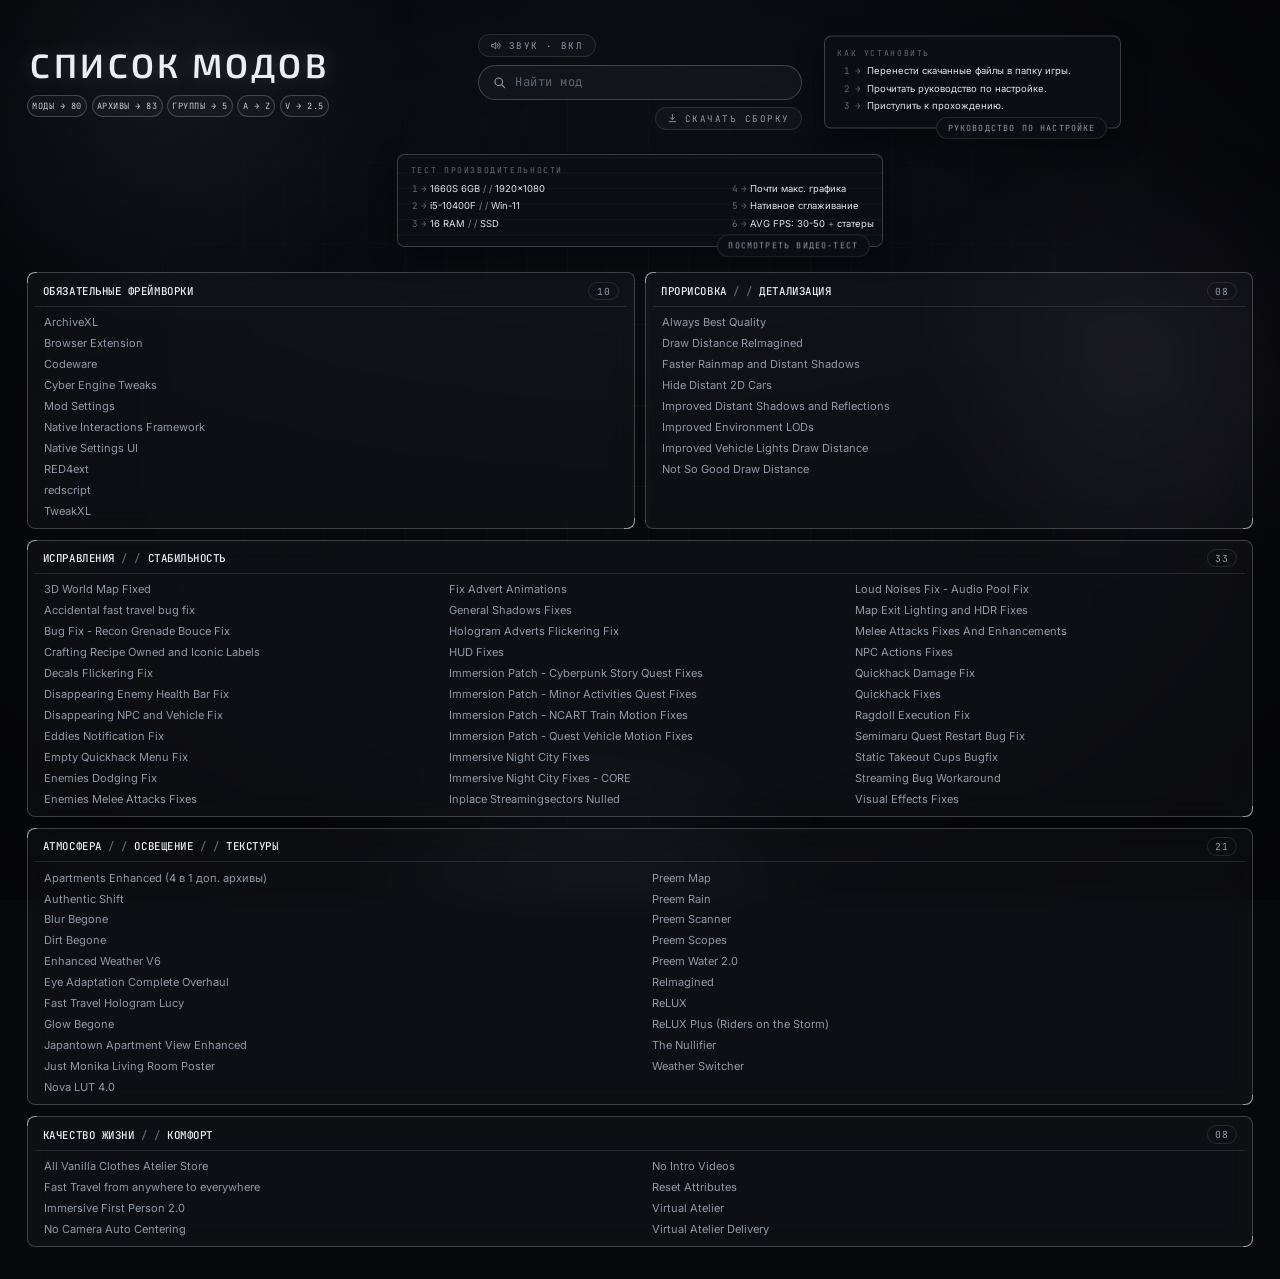
==== commit 5e2d90da: "Add files via upload" ====
--- a/index.html
+++ b/index.html
@@ -6,7 +6,8 @@
 <title>Список модов — Cyberpunk 2077</title>
 <link rel="preconnect" href="https://fonts.googleapis.com">
 <link rel="preconnect" href="https://fonts.gstatic.com" crossorigin>
-<link href="https://fonts.googleapis.com/css2?family=Exo+2:wght@500;600;700&family=Inter:wght@400;500;600&family=JetBrains+Mono:wght@400;500&display=swap" rel="stylesheet">
+<link rel="preload" as="style" href="https://fonts.googleapis.com/css2?family=Exo+2:wght@600&family=Inter:wght@400;500;600&family=JetBrains+Mono:wght@400;500&display=swap" onload="this.onload=null;this.rel='stylesheet'">
+<noscript><link rel="stylesheet" href="https://fonts.googleapis.com/css2?family=Exo+2:wght@600&family=Inter:wght@400;500;600&family=JetBrains+Mono:wght@400;500&display=swap"></noscript>
 <style>
 :root{
   --bg:#07080c;
@@ -25,7 +26,7 @@
 body{margin:0;background:var(--bg);color:var(--text);font-family:var(--sans);-webkit-font-smoothing:antialiased;overflow-x:hidden}
 
 /* ---------- фон ---------- */
-.bg{position:fixed;inset:0;z-index:-2;overflow:hidden;background:radial-gradient(120% 90% at 50% 0%,#0d0f16 0%,#07080c 60%)}
+.bg{position:fixed;inset:0;z-index:-2;overflow:hidden;contain:layout paint;background:radial-gradient(120% 90% at 50% 0%,#0d0f16 0%,#07080c 60%)}
 .blob{position:absolute;border-radius:50%;opacity:.55;will-change:transform}
 .b1{width:46vw;height:46vw;left:-12vw;top:-18vw;background:radial-gradient(circle,rgba(150,165,205,.20),transparent 68%);animation:d1 38s ease-in-out infinite alternate}
 .b2{width:40vw;height:40vw;right:-10vw;top:12vh;background:radial-gradient(circle,rgba(190,170,210,.13),transparent 68%);animation:d2 46s ease-in-out infinite alternate}
@@ -101,8 +102,8 @@
 .board.focus a.mod:not(.hot){opacity:.5}
 
 /* посимвольная подсветка поиска */
-.nm .c{background:linear-gradient(currentColor,currentColor) 0 100%/0% 1px no-repeat;transition:color .38s ease,text-shadow .38s ease,background-size .38s ease;transition-delay:calc(var(--d,0)*26ms)}
-.nm .c.m{color:#fff;text-shadow:0 0 .6rem rgba(255,255,255,.6);background-size:100% 1px}
+.nm .c{transition:color .38s ease,text-shadow .38s ease;transition-delay:calc(var(--d,0)*26ms)}
+.nm .c.m{color:#fff;text-shadow:0 0 .6rem rgba(255,255,255,.6)}
 a.mod.sm{color:var(--text);background:rgba(255,255,255,.045)}
 a.mod.sm::before{transform:translateY(-50%) scaleY(.5);opacity:.6}
 .board.q a.mod:not(.sm){opacity:.42}
@@ -141,7 +142,8 @@
   html{font-size:clamp(13.5px,1.05vw,17px)}
   .board{grid-template-columns:repeat(2,minmax(0,1fr));grid-auto-flow:row dense}
   .card{grid-column:span 1!important}
-  .card:nth-child(2),.card:nth-child(4),.card:nth-child(7){grid-column:span 2!important}
+  .card:nth-child(2),.card:nth-child(4),.card:nth-child(5){grid-column:span 2!important}
+  .card:nth-child(5) .list{--r:4!important}
   .page{padding:2.4rem 2rem 2.4rem}
   .top{height:auto;grid-template-rows:7.4rem auto;row-gap:1.6rem}
   .perf{grid-column:1 / -1;grid-row:2;position:relative;left:auto;right:auto;top:auto;transform:none;justify-self:center;width:min(100%,36rem)}
@@ -155,7 +157,8 @@
   html{font-size:14px}
   .page{padding:2.4rem 1rem 2rem;justify-content:flex-start}
   .top{display:flex;flex-direction:column;height:auto;gap:1.2rem;align-items:stretch}
-  .hd{align-self:center}
+  .hd{align-self:stretch;width:auto;justify-self:stretch;justify-items:center;text-align:center}
+  .tags{width:100%;min-width:0;justify-content:center;flex-wrap:wrap}
   .mid{height:auto;display:grid;grid-template-columns:1fr 1fr;gap:.7rem;justify-items:center}
   .mid .search,.mid .dlnote{grid-column:1 / -1}
   .snd{justify-self:end}.dl{justify-self:start}
@@ -168,7 +171,8 @@
 @media (max-width:699px),(hover:none) and (pointer:coarse){
   html{font-size:15px}
   .board{grid-template-columns:minmax(0,1fr)}
-  .card,.card:nth-child(2),.card:nth-child(4),.card:nth-child(7){grid-column:auto!important}
+  .card,.card:nth-child(2),.card:nth-child(4),.card:nth-child(5){grid-column:auto!important}
+  .card:nth-child(5) .list{--r:8!important}
   .list{grid-auto-flow:row;grid-template-rows:none!important;grid-auto-rows:var(--rh)}
   .card:nth-child(2) .list{--r:11!important}
   .search{width:min(24rem,86vw)}
@@ -196,50 +200,35 @@
 
 
 
-/* ---------- окно выбора сборки ---------- */
-.dm{position:fixed;inset:0;z-index:150;display:flex;align-items:center;justify-content:center;padding:1.5rem;background:rgba(5,6,9,.78);backdrop-filter:blur(.7rem);-webkit-backdrop-filter:blur(.7rem);opacity:0;visibility:hidden;transition:opacity .28s ease,visibility 0s linear .28s}
+/* ---------- окно скачивания ---------- */
+.dm{position:fixed;inset:0;z-index:150;display:flex;align-items:center;justify-content:center;padding:1rem;background:rgba(5,6,9,.78);backdrop-filter:blur(.7rem);-webkit-backdrop-filter:blur(.7rem);opacity:0;visibility:hidden;overflow:hidden;transition:opacity .28s ease,visibility 0s linear .28s}
 .dm.on{opacity:1;visibility:visible;transition:opacity .28s ease}
-.dm-box{position:relative;overflow-x:hidden;overflow-y:auto;scrollbar-width:none;overscroll-behavior:contain;display:flex;flex-direction:column;width:min(86rem,100%);height:min(63rem,calc(100vh - 3rem));padding:.2rem .6rem .7rem;border:1px solid var(--line);border-radius:.7rem;background:rgba(13,14,20,.94);box-shadow:0 2rem 5rem rgba(0,0,0,.6);transform:translateY(.8rem) scale(.985);transition:transform .35s cubic-bezier(.2,.8,.2,1)}
+.dm-box{position:relative;width:min(34rem,100%);max-height:100%;overflow:auto;scrollbar-width:none;padding:.2rem .7rem .8rem;border:1px solid var(--line);border-radius:.7rem;background:rgba(13,14,20,.94);box-shadow:0 2rem 5rem rgba(0,0,0,.6);transform:translateY(.8rem) scale(.985);transition:transform .35s cubic-bezier(.2,.8,.2,1)}
+.dm-box::-webkit-scrollbar{display:none}
 .dm.on .dm-box{transform:none}
 .dm-box::before,.dm-box::after{content:"";position:absolute;width:.8rem;height:.8rem;border:1px solid rgba(255,255,255,.75);opacity:.65;pointer-events:none}
-.dm-box::-webkit-scrollbar{display:none}
 .dm-box::before{top:0;left:0;border-right:0;border-bottom:0;border-top-left-radius:.7rem}
 .dm-box::after{right:0;bottom:0;border-left:0;border-top:0;border-bottom-right-radius:.7rem}
-.dm-head{flex:none;display:flex;align-items:center;justify-content:space-between;height:2.9rem;padding:0 .7rem;margin-bottom:.5rem;border-bottom:1px solid var(--line2)}
+.dm-head{display:flex;align-items:center;justify-content:space-between;height:2.9rem;padding:0 .2rem 0 .3rem;margin-bottom:.7rem;border-bottom:1px solid var(--line2)}
 .dm-head h2{margin:0;font-family:var(--mono);font-weight:500;font-size:.9rem;letter-spacing:.05em;text-transform:uppercase;color:#eceef3}
-.dm-head h2 i{font-style:normal;color:var(--faint);white-space:pre}
 .dm-x{width:1.9rem;height:1.9rem;display:grid;place-items:center;padding:0;color:var(--dim);background:rgba(255,255,255,.03);border:1px solid var(--line2);border-radius:50%;cursor:pointer;transition:color .25s,border-color .25s}
 .dm-x svg{width:.8rem;height:.8rem;fill:none;stroke:currentColor;stroke-width:1.7;stroke-linecap:round}
 .dm-x:hover,.dm-x:focus-visible{color:#fff;border-color:var(--line);outline:none}
-.dm-grid{flex:1;min-height:34rem;display:grid;grid-template-columns:repeat(3,minmax(0,1fr));gap:.8rem}
-.dm-card{min-height:0;display:grid;grid-template-rows:minmax(0,1fr) auto;gap:.7rem;padding:.5rem;border:1px solid var(--line2);border-radius:.55rem;background:rgba(255,255,255,.025)}
-.dm-ph{position:relative;min-height:0;padding:0;border:1px solid var(--line2);border-radius:.4rem;overflow:hidden;background:rgba(0,0,0,.35);cursor:zoom-in;outline:none;transition:border-color .3s ease,box-shadow .3s ease}
-.dm-ph img{position:absolute;inset:0;width:100%;height:100%;object-fit:contain;display:block;transition:transform .5s cubic-bezier(.2,.8,.2,1)}
-.dm-ph:hover,.dm-ph:focus-visible{border-color:var(--line);box-shadow:0 0 1.6rem rgba(220,228,255,.08)}
-.dm-ph:hover img{transform:scale(1.02)}
-.dm-ph::after{content:"";position:absolute;right:.55rem;bottom:.55rem;width:1.5rem;height:1.5rem;border:1px solid var(--line);border-radius:50%;background:rgba(10,11,16,.7) url("data:image/svg+xml,%3Csvg xmlns='http://www.w3.org/2000/svg' viewBox='0 0 20 20' fill='none' stroke='%23d9dde6' stroke-width='1.6' stroke-linecap='round'%3E%3Ccircle cx='8.5' cy='8.5' r='5'/%3E%3Cpath d='M12.3 12.3L17 17M8.5 6.3v4.4M6.3 8.5h4.4'/%3E%3C/svg%3E") center/62% no-repeat;opacity:.8;pointer-events:none}
-.dm-info{display:flex;flex-direction:column;gap:.45rem;padding:0 .2rem .1rem}
-.dm-n{font-family:var(--mono);font-size:.62rem;letter-spacing:.18em;text-transform:uppercase;color:var(--faint)}
-.dm-info h3{margin:0;font-family:var(--mono);font-weight:500;font-size:.78rem;letter-spacing:.05em;text-transform:uppercase;color:#eceef3;white-space:nowrap}
-.dm-d{margin:0;font-size:.8rem;line-height:1.5;color:var(--dim)}
-.dm-b{margin:0;padding:.35rem .6rem;border-left:2px solid rgba(236,238,245,.6);border-radius:.3rem;background:rgba(255,255,255,.05);font-size:.78rem;line-height:1.45;color:#e2e5ec}
-.dm-b i{font-style:normal;color:var(--faint);white-space:pre}
-.dm-b span{display:block;margin-bottom:.1rem;font-family:var(--mono);font-size:.58rem;letter-spacing:.18em;text-transform:uppercase;color:#fff;opacity:.7}
-.dm-kv{display:grid;grid-template-columns:repeat(4,minmax(0,1fr));gap:.4rem}
-.dm-kv div{display:flex;flex-direction:column;align-items:center;gap:.15rem;padding:.38rem .2rem;border:1px solid var(--line2);border-radius:.35rem;background:rgba(255,255,255,.028);text-align:center}
-.dm-kv small{font-family:var(--mono);font-size:.62rem;letter-spacing:.1em;text-transform:uppercase;color:var(--dim)}
-.dm-kv b{font-family:var(--mono);font-weight:500;font-size:.8rem;letter-spacing:.04em;color:#fff;text-transform:uppercase}
-.dm-kv b.no{color:var(--faint)}
-.dm-go{display:flex;align-items:center;justify-content:center;gap:.5rem;padding:.42rem .8rem;font-family:var(--mono);font-size:.66rem;letter-spacing:.16em;text-transform:uppercase;color:#eceef3;text-decoration:none;background:rgba(255,255,255,.05);border:1px solid var(--line);border-radius:999px;transition:background-color .25s,border-color .25s,color .25s}
-.dm-go svg{width:.8rem;height:.8rem;fill:none;stroke:currentColor;stroke-width:1.7;stroke-linecap:round;stroke-linejoin:round}
+.dm-pts{display:grid;gap:.55rem;margin:0 0 .9rem;padding:0;list-style:none}
+.dm-pts li{padding:.6rem .8rem;border:1px solid var(--line2);border-left:2px solid rgba(236,238,245,.6);border-radius:.4rem;background:rgba(255,255,255,.035);font-size:.84rem;line-height:1.5;color:#e2e5ec}
+.dm-ok{display:flex;align-items:center;gap:.7rem;width:max-content;max-width:100%;margin:0 auto .8rem;font-family:var(--mono);font-size:.76rem;letter-spacing:.06em;text-transform:uppercase;color:var(--dim);cursor:pointer;-webkit-user-select:none;user-select:none;transition:color .25s}
+.dm-ok input{position:absolute;opacity:0;width:0;height:0}
+.dm-ok .bx{flex:none;width:1.15rem;height:1.15rem;display:grid;place-items:center;border:1px solid var(--line);border-radius:.3rem;background:rgba(255,255,255,.04);transition:border-color .25s,background-color .25s}
+.dm-ok .bx svg{width:.8rem;height:.8rem;fill:none;stroke:#fff;stroke-width:2.2;stroke-linecap:round;stroke-linejoin:round;opacity:0;transform:scale(.6);transition:opacity .2s,transform .25s cubic-bezier(.2,.8,.2,1)}
+.dm-ok input:checked~.bx{border-color:rgba(236,238,245,.7);background:rgba(255,255,255,.14)}
+.dm-ok input:checked~.bx svg{opacity:1;transform:none}
+.dm-ok input:checked~.tx,.dm-ok:hover{color:#fff}
+.dm-ok input:focus-visible~.bx{box-shadow:0 0 0 2px rgba(220,228,255,.35)}
+.dm-go{display:flex;align-items:center;justify-content:center;gap:.5rem;padding:.6rem 1rem;font-family:var(--mono);font-size:.76rem;letter-spacing:.16em;text-transform:uppercase;color:#eceef3;text-decoration:none;background:rgba(255,255,255,.05);border:1px solid var(--line);border-radius:999px;transition:background-color .25s,border-color .25s,color .25s,opacity .25s}
+.dm-go svg{width:.9rem;height:.9rem;fill:none;stroke:currentColor;stroke-width:1.7;stroke-linecap:round;stroke-linejoin:round}
 .dm-go:hover,.dm-go:focus-visible{background:rgba(255,255,255,.1);border-color:rgba(236,238,245,.55);color:#fff;outline:none}
-
-.dm-ph,.dm-ph img,.lb,.lb img{-webkit-user-select:none;user-select:none;-webkit-user-drag:none;-webkit-tap-highlight-color:transparent;-webkit-touch-callout:none}
-.dm-ph::selection,.dm-ph img::selection,.lb img::selection{background:transparent}
-.lb{position:fixed;inset:0;z-index:170;display:flex;align-items:center;justify-content:center;padding:1.5rem;background:rgba(5,6,9,.92);backdrop-filter:blur(.6rem);-webkit-backdrop-filter:blur(.6rem);opacity:0;pointer-events:none;transition:opacity .3s ease;cursor:zoom-out}
-.lb.on{opacity:1;pointer-events:auto}
-.lb img{max-width:94vw;max-height:94vh;border:1px solid var(--line);border-radius:.5rem;box-shadow:0 1.4rem 4rem rgba(0,0,0,.6);transform:scale(.96);transition:transform .35s cubic-bezier(.2,.8,.2,1)}
-.lb.on img{transform:none}
+.dm-go[aria-disabled="true"]{opacity:.38;pointer-events:none;cursor:not-allowed}
+
 .search.merge{animation:mrg .9s ease-out}
 @keyframes mrg{0%{box-shadow:0 0 0 0 rgba(220,230,255,0)}35%{box-shadow:0 0 2rem .15rem rgba(220,230,255,.5);border-color:rgba(255,255,255,.8)}100%{box-shadow:0 0 0 0 rgba(220,230,255,0)}}
 .vid{position:fixed;inset:0;z-index:180;display:flex;align-items:center;justify-content:center;padding:1.5rem;background:rgba(5,6,9,.92);backdrop-filter:blur(.6rem);-webkit-backdrop-filter:blur(.6rem);opacity:0;visibility:hidden;pointer-events:none;transition:opacity .3s ease,visibility 0s .3s}
@@ -252,47 +241,13 @@
 .vid video{display:block;width:100%;aspect-ratio:16/9;background:#000}
 html.mlock,html.mlock body{overflow:hidden!important}
 .dm{overflow:hidden}
-@media (max-width:1199px),(hover:none) and (pointer:coarse){
-  .dm{padding:0;align-items:stretch}
-  .dm-box{width:100%;height:100vh;height:100dvh;border:0;border-radius:0;padding:0 .8rem 1rem;font-size:1.1em}
-  .dm-box::before,.dm-box::after{display:none}
-  .dm-head{position:sticky;top:0;z-index:5;height:3.4rem;margin:0 -.8rem .7rem;padding:0 1rem;background:rgba(13,14,20,.97);backdrop-filter:blur(.6rem);-webkit-backdrop-filter:blur(.6rem)}
-  .dm-head h2{font-size:.95rem}
-  .dm-x{width:2.4rem;height:2.4rem}
-  .dm-grid{display:flex;flex-direction:column;flex:none;min-height:0;gap:.9rem}
-  .dm-card{display:grid;grid-template-columns:minmax(0,34%) minmax(0,1fr);grid-template-rows:auto;column-gap:.9rem;row-gap:.55rem;padding:.7rem;align-items:start;grid-template-rows:auto auto auto 1fr}
-  .dm-info{display:contents}
-  .dm-ph{grid-column:1;grid-row:1 / span 4;aspect-ratio:9/16;width:100%;max-height:none;align-self:start}
-  .dm-n,.dm-info h3,.dm-d,.dm-b{grid-column:2}
-  .dm-n{font-size:.62rem;align-self:end}
-  .dm-info h3{font-size:.95rem;white-space:normal;line-height:1.3}
-  .dm-d{font-size:.84rem}
-  .dm-b{font-size:.8rem;padding:.45rem .65rem;align-self:start}
-  .dm-b span{font-size:.56rem}
-  .dm-kv{grid-column:1 / -1}
-  .dm-kv div{padding:.5rem .2rem}
-  .dm-kv small{font-size:.62rem}.dm-kv b{font-size:.84rem}
-  .dm-go{grid-column:1 / -1;padding:.8rem 1rem;font-size:.7rem}
-  .dm-ph::after{width:1.9rem;height:1.9rem}
-}
-@media (max-width:560px){
-  .dm-card{grid-template-columns:minmax(0,38%) minmax(0,1fr);column-gap:.7rem;padding:.55rem}
-  .dm-kv{gap:.3rem}
-  .dm-kv small{font-size:.56rem;letter-spacing:.04em}.dm-kv b{font-size:.76rem}
-  .dm-d{font-size:.8rem;line-height:1.4}.dm-b{font-size:.76rem}
-}
-@media (min-width:700px) and (max-width:1199px) and (hover:hover){
-  .dm-grid{display:grid;grid-template-columns:repeat(3,minmax(0,1fr))}
-  .dm-card{display:flex;flex-direction:column}
-  .dm-info{display:flex}
-  .dm-ph{aspect-ratio:9/16;width:100%}
-  .dm-info h3{white-space:normal}
-  .dm-kv{gap:.25rem}.dm-kv div{padding:.5rem .1rem}.dm-kv b{font-size:.72rem;letter-spacing:0;white-space:nowrap}.dm-kv small{font-size:.6rem}
-}
+@media (max-width:480px){.dm-pts li{font-size:.82rem}}
 @media (hover:none) and (pointer:coarse){html{font-size:clamp(15px,min(3.1vw,5vh),30px)}}
 @media (orientation:portrait) and (min-width:700px) and (hover:hover){html{font-size:max(9px,min(calc(100dvh / 130),calc(100vw / 46)))}}
+@media (hover:none) and (pointer:coarse){.card,.tag,.search,.snd,.dl,.gd,.vd,.back,.perf,.dlnote,.dm,.dm-head,.vid,.nick-in,.bubble{-webkit-backdrop-filter:none!important;backdrop-filter:none!important}}
 </style>
-<link rel="stylesheet" href="assets/nick.css">
+<script>window.MOB=matchMedia('(hover:none) and (pointer:coarse)').matches</script>
+<script>MOB||document.write('<link rel="stylesheet" href="assets/nick.css">')</script>
 </head>
 <body>
 <div class="bg"><div class="blob b1"></div><div class="blob b2"></div><div class="blob b3"></div></div>
@@ -331,31 +286,17 @@
 
 <div class="dm" id="dm" role="dialog" aria-modal="true" aria-labelledby="dmT" aria-hidden="true">
   <div class="dm-box">
-    <div class="dm-head"><h2 id="dmT">Скачать сборку<i> / / </i>Выберите вариант</h2><button class="dm-x" id="dmX" type="button" aria-label="Закрыть"><svg viewBox="0 0 20 20" aria-hidden="true"><path d="M5 5l10 10M15 5L5 15"/></svg></button></div>
-    <div class="dm-grid">
-    <article class="dm-card">
-      <button class="dm-ph" type="button" data-cap="Вариант 01 · HD текстуры + тату"><img draggable="false" decoding="async" data-src="img/v1-hd-tattoo.png" alt="Пример внешности: HD текстуры + тату"></button>
-      <div class="dm-info"><div class="dm-n">Вариант 01</div><h3>HD текстуры + тату</h3><p class="dm-d">Женская V с HD текстурами и несъёмными тату.</p><p class="dm-b"><span>Бонус для фоторежима</span>Набор поз для жен. V<i> / / </i>Набор лиц для жен. и муж. V</p>
-        <div class="dm-kv"><div><small>HD</small><b>да</b></div><div><small>Тату</small><b>да</b></div><div><small>Позы</small><b>жен</b></div><div><small>Лица</small><b>жен / муж</b></div></div>
-        <a class="dm-go" href="https://drive.google.com/drive/folders/1aXZfU5qQ3I2QXvGDXHQK2iBuPsm9MoVy?usp=drive_link" target="_blank" rel="noopener noreferrer"><svg viewBox="0 0 20 20" aria-hidden="true"><path d="M10 3v9M6.2 8.6L10 12.4l3.8-3.8M4 16h12"/></svg>Скачать</a></div>
-    </article>
-    <article class="dm-card">
-      <button class="dm-ph" type="button" data-cap="Вариант 02 · HD текстуры без тату"><img draggable="false" decoding="async" data-src="img/v2-hd.png" alt="Пример внешности: HD текстуры без тату"></button>
-      <div class="dm-info"><div class="dm-n">Вариант 02</div><h3>HD текстуры без тату</h3><p class="dm-d">Женская V с HD текстурами, но без тату.</p><p class="dm-b"><span>Бонус для фоторежима</span>Набор поз для жен. V<i> / / </i>Набор лиц для жен. и муж. V</p>
-        <div class="dm-kv"><div><small>HD</small><b>да</b></div><div><small>Тату</small><b class="no">нет</b></div><div><small>Позы</small><b>жен</b></div><div><small>Лица</small><b>жен / муж</b></div></div>
-        <a class="dm-go" href="https://drive.google.com/drive/folders/1QpvNw16I4ZCaRg2ixqQ-UUVXrhSdBrUo?usp=drive_link" target="_blank" rel="noopener noreferrer"><svg viewBox="0 0 20 20" aria-hidden="true"><path d="M10 3v9M6.2 8.6L10 12.4l3.8-3.8M4 16h12"/></svg>Скачать</a></div>
-    </article>
-    <article class="dm-card">
-      <button class="dm-ph" type="button" data-cap="Вариант 03 · Стандартная внешность"><img draggable="false" decoding="async" data-src="img/v3-standard.png" alt="Пример внешности: Стандартная внешность"></button>
-      <div class="dm-info"><div class="dm-n">Вариант 03</div><h3>Стандартная внешность</h3><p class="dm-d">Женская V без HD текстур и без тату.</p><p class="dm-b"><span>Бонус для фоторежима</span>Набор поз для жен. V<i> / / </i>Набор лиц для жен. и муж. V</p>
-        <div class="dm-kv"><div><small>HD</small><b class="no">нет</b></div><div><small>Тату</small><b class="no">нет</b></div><div><small>Позы</small><b>жен</b></div><div><small>Лица</small><b>жен / муж</b></div></div>
-        <a class="dm-go" href="https://drive.google.com/drive/folders/1HADrw7dSjw8qlqQpY7Tx1CDvonW6FfyS?usp=drive_link" target="_blank" rel="noopener noreferrer"><svg viewBox="0 0 20 20" aria-hidden="true"><path d="M10 3v9M6.2 8.6L10 12.4l3.8-3.8M4 16h12"/></svg>Скачать</a></div>
-    </article>
-    </div>
+    <div class="dm-head"><h2 id="dmT">Скачать сборку</h2><button class="dm-x" id="dmX" type="button" aria-label="Закрыть"><svg viewBox="0 0 20 20" aria-hidden="true"><path d="M5 5l10 10M15 5L5 15"/></svg></button></div>
+    <ul class="dm-pts">
+      <li>Сборка рассчитана под разные устройства, в ней нет текстур высокого качества, так как они индивидуальны для каждого.</li>
+      <li>Моды тестировались на совместимость в патче 2.5, а те что вызывали серьезные конфликты - не добавлялись в сборку.</li>
+      <li>Гарантировать стабильность я не могу, все зависит от вашего ПК, т.к ошибки и вылеты не всегда связаны с модами.</li>
+    </ul>
+    <label class="dm-ok"><input type="checkbox" id="dmC"><span class="bx"><svg viewBox="0 0 20 20" aria-hidden="true"><path d="M4.5 10.5l3.6 3.6 7.4-8"/></svg></span><span class="tx">Спасибо, я все понял</span></label>
+    <a class="dm-go" id="dmGo" href="https://drive.google.com/drive/folders/1HADrw7dSjw8qlqQpY7Tx1CDvonW6FfyS?usp=drive_link" target="_blank" rel="noopener noreferrer" aria-disabled="true" tabindex="-1"><svg viewBox="0 0 20 20" aria-hidden="true"><path d="M10 3v9M6.2 8.6L10 12.4l3.8-3.8M4 16h12"/></svg>Скачать</a>
   </div>
 </div>
 <div class="vid" id="vid" aria-hidden="true"><div class="vid-box"><div class="vid-h"><span>inkee2004.mp4</span><button class="vid-x" id="vidx" type="button" aria-label="Закрыть">×</button></div><video id="vidv" src="assets/rofl.mp4" preload="none" controls controlsList="nodownload" playsinline></video></div></div>
-<div class="lb" id="lb" aria-hidden="true"><img id="lbi" alt="" draggable="false"></div>
 <script src="assets/audio.js"></script>
 <script>
 (function(){
@@ -385,8 +326,8 @@
   ['Always Best Quality',12700],['Draw Distance ReImagined',27210],['Faster Rainmap and Distant Shadows',8610],['Hide Distant 2D Cars',1282],
   ['Improved Distant Shadows and Reflections',20623],['Improved Environment LODs',4923],['Improved Vehicle Lights Draw Distance',5082],['Not So Good Draw Distance',11240]
  ]},
- {t:['Атмосфера','Освещение','Текстуры'],span:2,rows:10,mods:[
-  ['Apartments Enhanced (4 в 1 доп. архивы)',19521],['Blur Begone',8105],['Dirt Begone',8131],['Enhanced Weather V6',3901],['Eye Adaptation Complete Overhaul',2375],
+ {t:['Атмосфера','Освещение','Текстуры'],span:2,rows:11,mods:[
+  ['Apartments Enhanced (4 в 1 доп. архивы)',19521],['Authentic Shift',6823],['Blur Begone',8105],['Dirt Begone',8131],['Enhanced Weather V6',3901],['Eye Adaptation Complete Overhaul',2375],
   ['Fast Travel Hologram Lucy',23209],['Glow Begone',14932],['Japantown Apartment View Enhanced',19491],['Just Monika Living Room Poster',9436],['Nova LUT 4.0',11622],
   ['Preem Map',18269],['Preem Rain',11467],['Preem Scanner',9215],['Preem Scopes',10021],['Preem Water 2.0',8275],
   ['ReImagined',25845],['ReLUX',20808],['ReLUX Plus (Riders on the Storm)',22129],['The Nullifier',23091],['Weather Switcher',18027]
@@ -394,13 +335,9 @@
  {t:['Качество жизни','Комфорт'],span:1,rows:8,mods:[
   ['All Vanilla Clothes Atelier Store',5544],['Fast Travel from anywhere to everywhere',9241],['Immersive First Person 2.0',2675],['No Camera Auto Centering',2169],
   ['No Intro Videos',533],['Reset Attributes',9240],['Virtual Atelier',2987],['Virtual Atelier Delivery',21482]
- ]},
- {t:['Транспорт','Управление'],span:1,rows:1,mods:[['Authentic Shift',6823]]},
- {t:['Фоторежим','Внешность жен. V'],span:3,rows:2,mods:[
-  ['Cute and Sexy Pose Pack for FemV',6871],['Photomode Facial Expression Mega Pack',7912],['VTK FemV - Kala\'s Tattoos',7638],['VTK Vanilla HD Body for FemV (4 в 1 доп. архивы)',7054]
  ]}
 ];
-var ARCHIVES=90;
+var ARCHIVES=83;
 
 /* ================= ИНДЕКСЫ ================= */
 var coll=new Intl.Collator('en',{sensitivity:'base',numeric:true});
@@ -414,7 +351,7 @@
 /* ================= ОТРИСОВКА ================= */
 var board=document.getElementById('board');
 function el(tag,cls,txt){var e=document.createElement(tag);if(cls)e.className=cls;if(txt!=null)e.textContent=txt;return e}
-var rows={};
+var rows={},rowList=[];
 CATS.forEach(function(c){
   var card=el('article','card');card.style.gridColumn='span '+c.span;
   var ch=el('div','ch'),h=el('h2');
@@ -427,11 +364,10 @@
     var a=el('a','mod');
     a.href='https://www.nexusmods.com/cyberpunk2077/mods/'+d.id;a.target='_blank';a.rel='noopener noreferrer';
     a.dataset.n=d.name;a.dataset.i=i;
-    var nm=el('span','nm'),chars=[];
-    d.name.split('').forEach(function(ch){var s=el('span','c',ch);nm.appendChild(s);chars.push(s)});
+    var nm=el('span','nm',d.name);
     a.appendChild(nm);
     var ar=el('span','ar','↗');ar.setAttribute('aria-hidden','true');a.appendChild(ar);
-    list.appendChild(a);rows[d.name]={a:a,nm:nm,chars:chars,lower:d.name.toLowerCase()};
+    list.appendChild(a);var rw={a:a,nm:nm,chars:null,text:d.name,lower:d.name.toLowerCase(),m:null};rows[d.name]=rw;rowList.push(rw);
   });
   card.appendChild(list);board.appendChild(card);
 });
@@ -472,22 +408,43 @@
   for(var i=0;i<qs.length;i++){if(!qs[i])continue;var k=lower.indexOf(qs[i]);if(k>=0)return {i:k,len:qs[i].length}}
   return null;
 }
-var matches=[];
-function applySearch(raw){
-  var q=raw.trim().toLowerCase(),qm=mapRu(q),qs=qm!==q?[q,qm]:[q],n=0;
+var matches=[],cleanT=0,srcQ=null;
+/* буквы-«спаны» создаются только у найденных модов — остальные остаются обычным текстом */
+function spans(r){
+  if(r.chars)return r.chars;
+  var f=document.createDocumentFragment(),a=[];
+  r.nm.textContent='';
+  for(var i=0;i<r.text.length;i++){var c=el('span','c',r.text.charAt(i));f.appendChild(c);a.push(c)}
+  r.nm.appendChild(f);return r.chars=a;
+}
+function runSearch(raw){
+  var q=raw.trim().toLowerCase(),qm=mapRu(q),qs=qm!==q?[q,qm]:[q],n=0,built=false,i;
   matches=[];
   board.classList.toggle('q',!!q);
-  Object.keys(rows).forEach(function(name){
-    var r=rows[name],m=q?find(r.lower,qs):null;
-    r.a.classList.toggle('sm',!!m);
-    r.chars.forEach(function(c,i){
-      var on=!!m&&i>=m.i&&i<m.i+m.len;
-      if(on!==!!c._on){c._on=on;c.style.setProperty('--d',on?(i-m.i):0);c.classList.toggle('m',on)}
-    });
-    if(m){n++;matches.push({name:name,i:m.i,len:r.lower.length})}
-  });
+  for(i=0;i<rowList.length;i++){var r=rowList[i];r.m=q?find(r.lower,qs):null;if(r.m&&!r.chars){spans(r);built=true}}
+  if(built)void board.offsetWidth;
+  for(i=0;i<rowList.length;i++){
+    var w=rowList[i],m=w.m,on=!!m;
+    if(on!==w.on){w.on=on;w.a.classList.toggle('sm',on)}
+    if(w.chars)for(var k=0;k<w.chars.length;k++){
+      var c=w.chars[k],h=on&&k>=m.i&&k<m.i+m.len;
+      if(h!==!!c._on){c._on=h;c.style.setProperty('--d',h?(k-m.i):0);c.classList.toggle('m',h)}
+    }
+    if(on){n++;matches.push({name:w.text,i:m.i,len:w.lower.length})}
+  }
   qc.textContent=q?String(n):'';
   search.classList.toggle('none',!!q&&n===0);
+  clearTimeout(cleanT);
+
+}
+function buildAll(){for(var i=0;i<rowList.length;i++)spans(rowList[i]);void board.offsetWidth}
+inp.addEventListener('focus',function(){clearTimeout(cleanT);buildAll()});
+inp.addEventListener('blur',function(){if(!inp.value)cleanT=setTimeout(function(){for(var j=0;j<rowList.length;j++){var z=rowList[j];if(z.chars&&!z.m){z.nm.textContent=z.text;z.chars=null}}},400)});
+/* ввод склеивается: поиск считается один раз за кадр */
+var raf=0;
+function applySearch(raw){
+  srcQ=raw;if(raf)return;
+  raf=requestAnimationFrame(function(){raf=0;runSearch(srcQ)});
 }
 var prev='';
 function setGhost(val){
@@ -508,11 +465,11 @@
 })();
 </script>
 <script>
-window.NICKCFG={search:document.getElementById('search'),arrive:[['h|вернулись! список модов, бл{я}ть, я скучал.'],['n|ну что, настроил? «Reset Attributes» себе не забудь.'],['y|а я пока в руководстве остался. шучу. я тут.'],['n|глянул тест производительности: 30–50 FPS. сойдёт, главное — не «Not So Good Draw Distance».'],['h|видео-тест не смотрел? там всё честно. почти как я.']]};
+if(!MOB)window.NICKCFG={search:document.getElementById('search'),arrive:[['h|вернулись! список модов, бл{я}ть, я скучал.'],['n|ну что, настроил? «Reset Attributes» себе не забудь.'],['y|а я пока в руководстве остался. шучу. я тут.'],['n|глянул тест производительности: 30–50 FPS. сойдёт, главное — не «Not So Good Draw Distance».'],['h|видео-тест не смотрел? там всё честно. почти как я.']]};
 (function(){
   var vd=document.querySelector('.vd');
   if(vd)vd.addEventListener('click',function(){if(window.NICK)setTimeout(function(){NICK.say([['h|видео-тест? включай. я пока тут постою, как «Authentic Shift» — одна на всю рамку.'],['n|смотри-смотри. там цифры, но мои шутки смешнее.'],['y|статеры в кадре — это не баг, это стиль.']][Math.floor(Math.random()*3)])},500)});
-  var g=document.querySelector('.gd');if(!g)return;
+  var g=document.querySelector('.gd');if(!g||MOB)return;
   g.addEventListener('click',function(e){
     if(e.metaKey||e.ctrlKey||e.shiftKey||e.altKey||e.button)return;
     e.preventDefault();
@@ -524,31 +481,22 @@
 </script>
 <script>
 (function(){
-  var dm=document.getElementById('dm'),dl=document.getElementById('dl'),lb=document.getElementById('lb'),lbi=document.getElementById('lbi'),x=document.getElementById('dmX'),last=null;
-  var mi=[].slice.call(dm.querySelectorAll('img[data-src]'));function loadMi(){mi.forEach(function(i){if(i.dataset.src){i.src=i.dataset.src;i.removeAttribute('data-src')}})}
-  addEventListener('load',function(){(window.requestIdleCallback||function(f){setTimeout(f,1200)})(loadMi)});
-  function openM(){loadMi();last=document.activeElement;dm.classList.add('on');document.documentElement.classList.add('mlock');dm.setAttribute('aria-hidden','false');setTimeout(function(){x.focus()},60)}
+  var dm=document.getElementById('dm'),dl=document.getElementById('dl'),x=document.getElementById('dmX'),ck=document.getElementById('dmC'),go=document.getElementById('dmGo'),last=null;
+  function sync(){var on=ck.checked;go.setAttribute('aria-disabled',on?'false':'true');go.tabIndex=on?0:-1}
+  function openM(){last=document.activeElement;ck.checked=false;sync();dm.classList.add('on');document.documentElement.classList.add('mlock');dm.setAttribute('aria-hidden','false');setTimeout(function(){x.focus()},60)}
   function closeM(){dm.classList.remove('on');document.documentElement.classList.remove('mlock');dm.setAttribute('aria-hidden','true');if(last&&last.focus)last.focus()}
-  function openL(src){lbi.src=src;lb.classList.add('on');lb.setAttribute('aria-hidden','false');playZoomIn()}
-  function closeL(){lb.classList.remove('on');lb.setAttribute('aria-hidden','true');playZoomOut()}
   dl.addEventListener('click',openM);
   x.addEventListener('click',closeM);
   dm.addEventListener('click',function(e){if(e.target===dm)closeM()});
-  [].forEach.call(dm.querySelectorAll('.dm-ph'),function(b){
-    b.addEventListener('mouseenter',playHoverImg);
-    b.addEventListener('mouseleave',function(){lastImg=0});
-    b.addEventListener('click',function(){openL(b.querySelector('img').src)});
-  });
-  lb.addEventListener('click',closeL);
-  addEventListener('keydown',function(e){
-    if(e.key!=='Escape')return;
-    if(lb.classList.contains('on')){closeL();e.stopPropagation()}else if(dm.classList.contains('on'))closeM();
-  },true);
+  ck.addEventListener('change',function(){sync();playPop()});
+  go.addEventListener('click',function(e){if(!ck.checked){e.preventDefault();return}playClick()});
+  addEventListener('keydown',function(e){if(e.key==='Escape'&&dm.classList.contains('on'))closeM()},true);
 })();
 </script>
 <script>if(location.protocol==="file:"){var g=document.querySelector(".gd");if(g)g.setAttribute("href","guide.html")}</script>
 <script>
 (function(){
+  if(MOB){var x0=document.getElementById('vid');if(x0&&x0.parentNode)x0.parentNode.removeChild(x0);return}
   var v=document.getElementById('vid'),vv=document.getElementById('vidv'),inp=document.getElementById('q'),sr=document.getElementById('search'),busy=false,H=document.documentElement;
   function open(){v.classList.add('on');v.setAttribute('aria-hidden','false');H.classList.add('mlock');try{vv.currentTime=0}catch(e){}var p=vv.play();if(p&&p.catch)p.catch(function(){})}
   function close(){
@@ -567,6 +515,6 @@
   document.addEventListener('keydown',function(e){if(e.key==='Escape')close()});
 })();
 </script>
-<script src="assets/nick.js"></script>
+<script>MOB||document.write('<script src="assets/nick.js"><\/script>')</script>
 </body>
 </html>
--- a/assets/nick.css
+++ b/assets/nick.css
@@ -56,13 +56,3 @@
 .bubble .bh i{width:.32rem;height:.32rem;border:1px solid var(--dim);display:inline-block}
 .bubble .bh span{margin-left:auto}
 .bubble .bt{padding:.6rem .7rem .7rem;min-height:4.1rem;font-family:var(--mono);font-size:.86rem;line-height:1.5;color:#e9ecf2;transition:opacity .2s ease}
-
-
-/* эмодзи вокруг рамки ника + глитч */
-.emo{position:fixed;left:0;top:0;pointer-events:none;z-index:90;transition:opacity .35s ease}
-.emo.out{opacity:0}
-.emo i{position:absolute;font-style:normal;font-size:1.35rem;line-height:1;white-space:nowrap;--r:0deg;animation:eIn .55s steps(1) var(--d,0s) both,eFl var(--g,3s) ease-in-out calc(var(--d,0s) + .55s) infinite alternate,eGl 3.1s steps(1) calc(var(--d,0s) + 1s) infinite;filter:drop-shadow(0 0 .35rem rgba(180,200,255,.35))}
-@keyframes eIn{0%{opacity:0;transform:scale(.2) rotate(var(--r))}12%{opacity:1;transform:translate(-5px,1px) scale(1.5) skewX(24deg);filter:drop-shadow(-4px 0 #ff2d6f) drop-shadow(4px 0 #2de2ff)}28%{transform:translate(5px,-2px) scale(.8) skewX(-20deg);clip-path:inset(0 0 55% 0)}44%{transform:translate(-3px,1px) scale(1.2);clip-path:inset(40% 0 0 0);filter:drop-shadow(3px 0 #ff2d6f) drop-shadow(-3px 0 #2de2ff)}60%{opacity:.4;transform:scale(1);clip-path:none}76%{opacity:1;transform:translate(2px,0) skewX(8deg)}100%{opacity:1;transform:rotate(var(--r))}}
-@keyframes eFl{from{translate:0 0;rotate:0deg}to{translate:0 -.35rem;rotate:calc(var(--r)*.5)}}
-@keyframes eGl{0%,88%,100%{clip-path:none;transform:rotate(var(--r))}90%{transform:translate(-4px,1px) skewX(16deg) rotate(var(--r));clip-path:inset(0 0 60% 0);filter:drop-shadow(-4px 0 #ff2d6f) drop-shadow(4px 0 #2de2ff)}92%{transform:translate(4px,-1px) skewX(-14deg) rotate(var(--r));clip-path:inset(50% 0 0 0);filter:drop-shadow(4px 0 #ff2d6f) drop-shadow(-4px 0 #2de2ff)}94%{transform:translate(-2px,0) rotate(var(--r));clip-path:none;opacity:.35}96%{opacity:1;transform:rotate(var(--r))}}
-@media (prefers-reduced-motion:reduce){.emo i{animation:eIn .3s steps(1) both}}
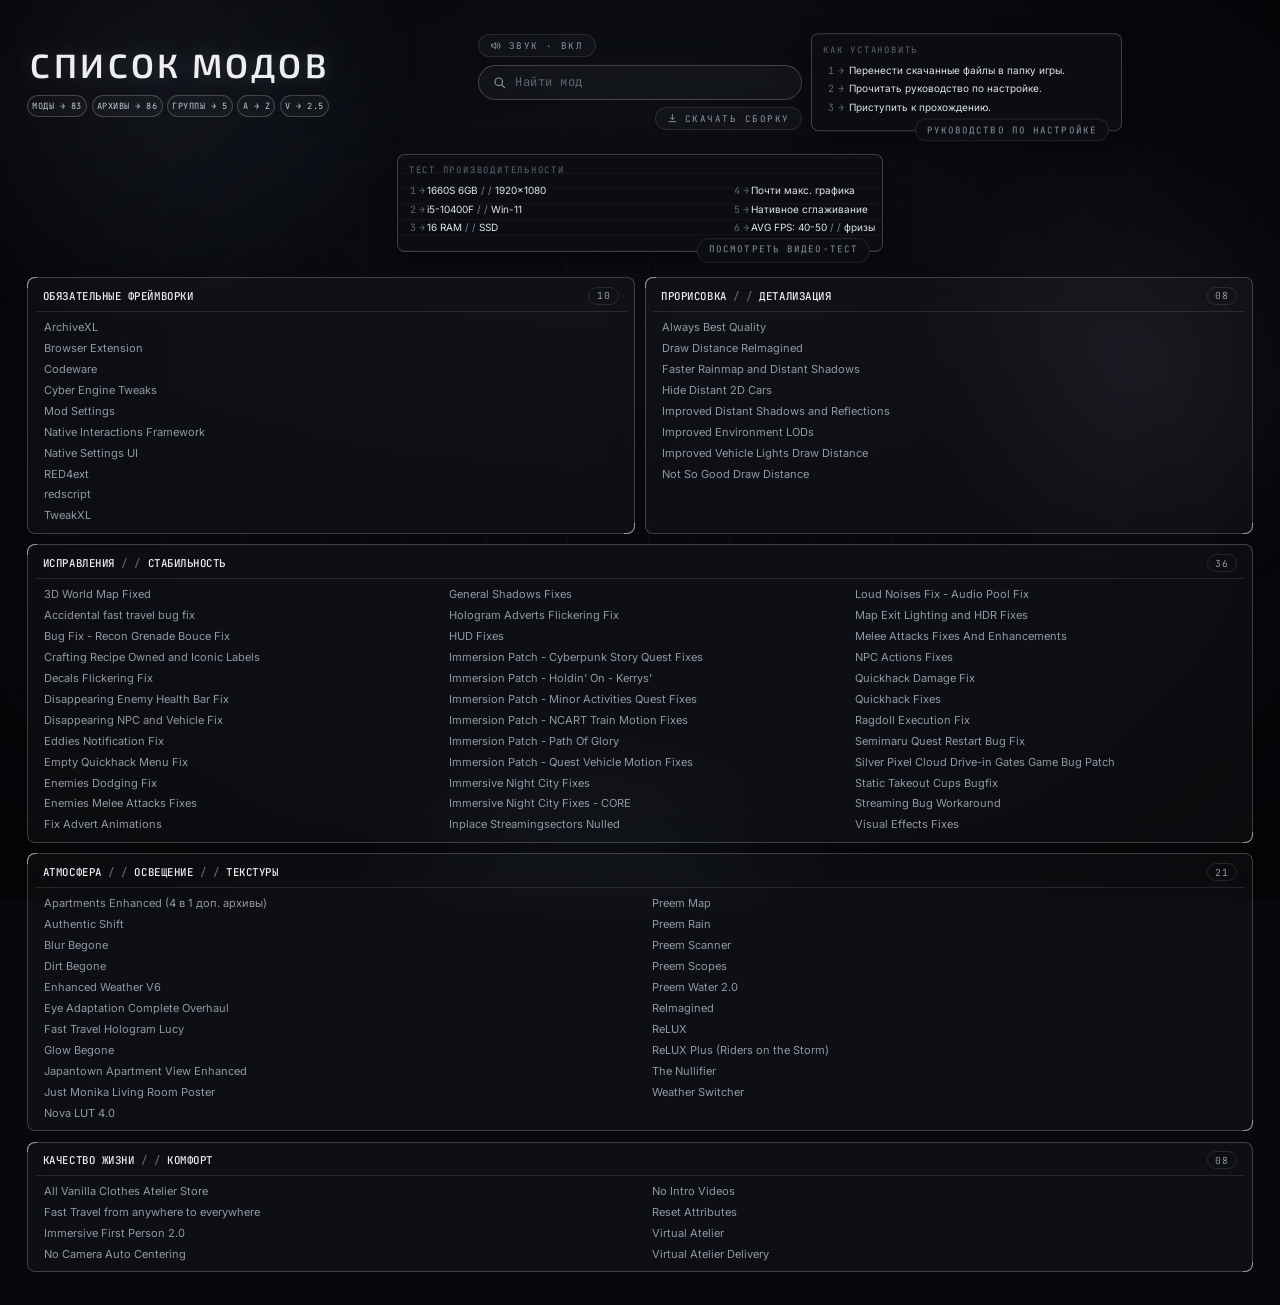
==== commit f7737276: "Add files via upload" ====
--- a/index.html
+++ b/index.html
@@ -101,9 +101,6 @@
 a.mod:hover .ar,a.mod:focus-visible .ar{opacity:.9;transform:none}
 .board.focus a.mod:not(.hot){opacity:.5}
 
-/* посимвольная подсветка поиска */
-.nm .c{transition:color .38s ease,text-shadow .38s ease;transition-delay:calc(var(--d,0)*26ms)}
-.nm .c.m{color:#fff;text-shadow:0 0 .6rem rgba(255,255,255,.6)}
 a.mod.sm{color:var(--text);background:rgba(255,255,255,.045)}
 a.mod.sm::before{transform:translateY(-50%) scaleY(.5);opacity:.6}
 .board.q a.mod:not(.sm){opacity:.42}
@@ -120,22 +117,23 @@
 .dl{position:absolute;right:calc(50% - 12rem);top:calc(50% + 1.3rem + .55rem);display:flex;align-items:center;gap:.5rem;padding:.34rem .85rem;white-space:nowrap}
 .dl svg{width:.8rem;height:.8rem;fill:none;stroke:currentColor;stroke-width:1.7;stroke-linecap:round;stroke-linejoin:round}
 .dl:hover,.dl:focus-visible,.gd:hover,.gd:focus-visible,.vd:hover,.vd:focus-visible{color:#fff;border-color:var(--line);outline:none}
-.dlnote{position:absolute;left:calc(50% + 13.6rem);top:50%;width:22rem;transform:translateY(-50%);padding:.7rem .95rem .95rem;border:1px solid var(--line);border-radius:.55rem;background:#0c0d13;box-shadow:0 .8rem 2rem rgba(0,0,0,.45);font-size:.7rem;line-height:1.5;color:#dfe3ec;z-index:60}
-.dlnote b{display:block;margin-bottom:.3rem;font-family:var(--mono);font-weight:400;font-size:.6rem;letter-spacing:.2em;text-transform:uppercase;color:var(--faint)}
-.dlnote .st{display:grid;grid-template-columns:.9rem 1.3rem 1fr;align-items:baseline;padding:.1rem 0}
-.dlnote .st i{font-style:normal;text-align:right;color:var(--faint);font-family:var(--mono);font-size:.68rem}
-.dlnote .st em{font-style:normal;text-align:center;color:var(--faint);font-family:var(--mono);font-size:.68rem}
-.dlnote{width:19.3rem}
-.perf{position:absolute;left:calc(50% + 13.6rem + 19.9rem);right:0;top:50%;transform:translateY(-50%);padding:.7rem .6rem .95rem .95rem;border:1px solid var(--line);border-radius:.55rem;background:linear-gradient(rgba(255,255,255,.04) 1px,transparent 1px) 0 .15rem/100% 1.15rem,rgba(255,255,255,.025);background-color:#0c0d13;box-shadow:0 .8rem 2rem rgba(0,0,0,.45);font-size:.7rem;line-height:1.5;color:#dfe3ec;z-index:60}
-.perf b{display:block;margin-bottom:.3rem;font-family:var(--mono);font-weight:400;font-size:.6rem;letter-spacing:.2em;text-transform:uppercase;color:var(--faint)}
-.pf{display:grid;grid-template-columns:auto auto;grid-template-rows:repeat(3,auto);grid-auto-flow:column;justify-content:space-between;column-gap:.6rem}
-.pc{display:grid;grid-template-columns:.55rem .85rem auto;align-items:baseline;padding:.1rem 0;white-space:nowrap}
-.pc i,.pc em{font-style:normal;font-family:var(--mono);font-size:.68rem;text-align:center;color:var(--faint)}
+.dlnote{position:absolute;left:calc(50% + 12.7rem);top:50%;width:22rem;transform:translateY(-50%);padding:.7rem .8rem .95rem;border:1px solid var(--line);border-radius:.55rem;background:#0c0d13;box-shadow:0 .8rem 2rem rgba(0,0,0,.45);font-size:.74rem;line-height:1.5;color:#dfe3ec;z-index:60}
+.dlnote b{display:block;margin-bottom:.3rem;font-family:var(--mono);font-weight:400;font-size:.66rem;letter-spacing:.2em;text-transform:uppercase;color:var(--faint)}
+.dlnote .st{display:grid;grid-template-columns:.8rem 1.1rem 1fr;align-items:baseline;padding:.1rem 0}
+.dlnote .st i{font-style:normal;text-align:right;color:var(--faint);font-family:var(--mono);font-size:.74rem}
+.dlnote .st em{font-style:normal;text-align:center;color:var(--faint);font-family:var(--mono);font-size:.74rem}
+.dlnote{width:19.6rem}
+.perf{position:absolute;left:calc(50% + 12.7rem + 19.6rem + .5rem);right:0;top:50%;transform:translateY(-50%);padding:.7rem .5rem .95rem .8rem;border:1px solid var(--line);border-radius:.55rem;background:linear-gradient(rgba(255,255,255,.04) 1px,transparent 1px) 0 .15rem/100% 1.15rem,rgba(255,255,255,.025);background-color:#0c0d13;box-shadow:0 .8rem 2rem rgba(0,0,0,.45);font-size:.74rem;line-height:1.5;color:#dfe3ec;z-index:60}
+.perf b{display:block;margin-bottom:.3rem;font-family:var(--mono);font-weight:400;font-size:.66rem;letter-spacing:.2em;text-transform:uppercase;color:var(--faint)}
+.pf{display:grid;grid-template-columns:auto auto;grid-template-rows:repeat(3,auto);grid-auto-flow:column;justify-content:space-between;column-gap:.4rem}
+.pc{display:grid;grid-template-columns:.55rem .8rem auto;align-items:baseline;padding:.1rem 0;white-space:nowrap}
+.pc i,.pc em{font-style:normal;font-family:var(--mono);font-size:.74rem;text-align:center;color:var(--faint)}
 .pc i{text-align:right}
 .pc u{text-decoration:none;color:#7e8498;white-space:pre}
-.vd{position:absolute;right:.9rem;bottom:0;transform:translateY(50%);padding:.3rem .8rem;background:#0c0d13;white-space:nowrap;font-size:.62rem;letter-spacing:.14em}
-.gd{position:absolute;right:.9rem;bottom:0;transform:translateY(50%);padding:.3rem .8rem;background:#0c0d13;white-space:nowrap;font-size:.62rem;letter-spacing:.14em}
-
+.vd{position:absolute;right:.9rem;bottom:0;transform:translateY(50%);padding:.32rem .8rem;background:#0c0d13;white-space:nowrap;font-size:.68rem;letter-spacing:.12em}
+.gd{position:absolute;right:.9rem;bottom:0;transform:translateY(50%);padding:.32rem .8rem;background:#0c0d13;white-space:nowrap;font-size:.68rem;letter-spacing:.12em}
+
+@media (min-width:1440px) and (hover:hover) and (orientation:landscape){.dlnote .st span{white-space:nowrap}}
 /* ---------- адаптив ---------- */
 /* ноутбуки и окна уже 1440px: два столбца, страница прокручивается, текст крупнее */
 @media (max-width:1439px),(hover:none) and (pointer:coarse),(orientation:portrait) and (min-width:700px) and (hover:hover){
@@ -147,9 +145,9 @@
   .page{padding:2.4rem 2rem 2.4rem}
   .top{height:auto;grid-template-rows:7.4rem auto;row-gap:1.6rem}
   .perf{grid-column:1 / -1;grid-row:2;position:relative;left:auto;right:auto;top:auto;transform:none;justify-self:center;width:min(100%,36rem)}
-  .dlnote{width:22rem}
-}
-@media (max-width:1199px),(hover:none) and (pointer:coarse),(orientation:portrait) and (min-width:700px) and (hover:hover){.card:nth-child(2) .list{--r:17!important}}
+  .dlnote{width:23rem}
+}
+@media (max-width:1199px),(hover:none) and (pointer:coarse),(orientation:portrait) and (min-width:700px) and (hover:hover){.card:nth-child(2) .list{--r:18!important}}
 @media (max-width:1439px),(hover:none) and (pointer:coarse),(orientation:portrait) and (min-width:700px) and (hover:hover){.board{flex:1;align-content:stretch}}
 @media (min-width:700px) and (max-width:999px) and (orientation:portrait){html{font-size:clamp(14px,1.8vw,21px)}}
 /* планшеты и узкие окна: шапка в столбик */
@@ -163,8 +161,8 @@
   .mid .search,.mid .dlnote{grid-column:1 / -1}
   .snd{justify-self:end}.dl{justify-self:start}
   .snd,.dl{position:static}
-  .dlnote{position:relative;left:auto;top:auto;transform:none;width:100%;max-width:26rem;margin-bottom:.6rem}
-  .perf{width:100%;max-width:26rem;align-self:center;margin-top:.2rem;margin-bottom:.6rem}
+  .dlnote{position:relative;left:auto;top:auto;transform:none;width:100%;max-width:28rem;margin-bottom:.6rem}
+  .perf{width:100%;max-width:28rem;align-self:center;margin-top:.2rem;margin-bottom:.6rem}
   h1{font-size:2rem}
 }
 /* телефоны: один столбец */
@@ -203,9 +201,8 @@
 /* ---------- окно скачивания ---------- */
 .dm{position:fixed;inset:0;z-index:150;display:flex;align-items:center;justify-content:center;padding:1rem;background:rgba(5,6,9,.78);backdrop-filter:blur(.7rem);-webkit-backdrop-filter:blur(.7rem);opacity:0;visibility:hidden;overflow:hidden;transition:opacity .28s ease,visibility 0s linear .28s}
 .dm.on{opacity:1;visibility:visible;transition:opacity .28s ease}
-.dm-box{position:relative;width:min(34rem,100%);max-height:100%;overflow:auto;scrollbar-width:none;padding:.2rem .7rem .8rem;border:1px solid var(--line);border-radius:.7rem;background:rgba(13,14,20,.94);box-shadow:0 2rem 5rem rgba(0,0,0,.6);transform:translateY(.8rem) scale(.985);transition:transform .35s cubic-bezier(.2,.8,.2,1)}
+.dm-box{position:relative;width:min(35rem,100%);max-height:100%;overflow:auto;scrollbar-width:none;padding:.2rem .7rem .8rem;border:1px solid var(--line);border-radius:.7rem;background:rgba(13,14,20,.94);box-shadow:0 2rem 5rem rgba(0,0,0,.6);}
 .dm-box::-webkit-scrollbar{display:none}
-.dm.on .dm-box{transform:none}
 .dm-box::before,.dm-box::after{content:"";position:absolute;width:.8rem;height:.8rem;border:1px solid rgba(255,255,255,.75);opacity:.65;pointer-events:none}
 .dm-box::before{top:0;left:0;border-right:0;border-bottom:0;border-top-left-radius:.7rem}
 .dm-box::after{right:0;bottom:0;border-left:0;border-top:0;border-bottom-right-radius:.7rem}
@@ -233,8 +230,8 @@
 @keyframes mrg{0%{box-shadow:0 0 0 0 rgba(220,230,255,0)}35%{box-shadow:0 0 2rem .15rem rgba(220,230,255,.5);border-color:rgba(255,255,255,.8)}100%{box-shadow:0 0 0 0 rgba(220,230,255,0)}}
 .vid{position:fixed;inset:0;z-index:180;display:flex;align-items:center;justify-content:center;padding:1.5rem;background:rgba(5,6,9,.92);backdrop-filter:blur(.6rem);-webkit-backdrop-filter:blur(.6rem);opacity:0;visibility:hidden;pointer-events:none;transition:opacity .3s ease,visibility 0s .3s}
 .vid.on{opacity:1;visibility:visible;pointer-events:auto;transition:opacity .3s ease}
-.vid-box{width:min(92vw,56rem,calc((100vh - 8rem)*16/9));border:1px solid var(--line);border-radius:.6rem;background:#0c0d13;box-shadow:0 1.4rem 4rem rgba(0,0,0,.6);overflow:hidden;transform:scale(.96);transition:transform .35s cubic-bezier(.2,.8,.2,1)}
-.vid.on .vid-box{transform:none}
+.vid-box{width:min(92vw,56rem,calc((100vh - 8rem)*16/9));border:1px solid var(--line);border-radius:.6rem;background:#0c0d13;box-shadow:0 1.4rem 4rem rgba(0,0,0,.6);overflow:hidden}
+
 .vid-h{display:flex;align-items:center;justify-content:space-between;height:2.4rem;padding:0 .6rem 0 .9rem;font-family:var(--mono);font-size:.62rem;letter-spacing:.16em;text-transform:uppercase;color:var(--faint);border-bottom:1px solid var(--line2)}
 .vid-x{width:1.6rem;height:1.6rem;display:grid;place-items:center;padding:0;font-size:1rem;line-height:1;color:var(--dim);background:rgba(255,255,255,.03);border:1px solid var(--line2);border-radius:50%;cursor:pointer}
 .vid-x:hover,.vid-x:focus-visible{color:#fff;border-color:var(--line);outline:none}
@@ -242,9 +239,43 @@
 html.mlock,html.mlock body{overflow:hidden!important}
 .dm{overflow:hidden}
 @media (max-width:480px){.dm-pts li{font-size:.82rem}}
+
+/* ---------- окно руководства ---------- */
+.gm .dm-box{width:min(82rem,100%)}
+.gm-grid{display:grid;grid-template-columns:repeat(2,minmax(0,1fr));gap:.8rem;align-items:stretch}
+.gc{display:flex;flex-direction:column;min-width:0;padding:.2rem .5rem .6rem;border:1px solid var(--line2);border-radius:.55rem;background:rgba(255,255,255,.025)}
+.gc-h{display:flex;align-items:center;justify-content:space-between;gap:.6rem;height:2.3rem;padding:0 .4rem;margin-bottom:.45rem;border-bottom:1px solid var(--line2)}
+.gc-h h3{margin:0;min-width:0;font-family:var(--mono);font-weight:500;font-size:.8rem;letter-spacing:.05em;text-transform:uppercase;color:#eceef3;white-space:nowrap;overflow:hidden;text-overflow:ellipsis}
+.gc-h h3 i{font-style:normal;color:var(--faint);white-space:pre}
+.gc-h .s{font-style:normal;font-weight:500;font-family:var(--mono)}
+.s.r{color:#ff9a9a;text-shadow:0 0 .7rem rgba(255,80,80,.38)}
+.gshot{position:relative;flex:none;aspect-ratio:975/445;margin:.1rem .1rem .6rem;padding:0;border:1px solid var(--line2);border-radius:.4rem;overflow:hidden;background:rgba(0,0,0,.35);cursor:zoom-in;display:block;outline:none;transition:border-color .3s ease,box-shadow .3s ease}
+.gshot img{position:absolute;inset:0;width:100%;height:100%;object-fit:contain;display:block}
+.gshot:hover,.gshot:focus-visible{border-color:var(--line);box-shadow:0 0 1.6rem rgba(220,228,255,.08)}
+.gshot::after{content:"";position:absolute;right:.5rem;bottom:.5rem;width:1.4rem;height:1.4rem;border:1px solid var(--line);border-radius:50%;background:rgba(10,11,16,.7) url("data:image/svg+xml,%3Csvg xmlns='http://www.w3.org/2000/svg' viewBox='0 0 20 20' fill='none' stroke='%23d9dde6' stroke-width='1.6' stroke-linecap='round'%3E%3Ccircle cx='8.5' cy='8.5' r='5'/%3E%3Cpath d='M12.3 12.3L17 17M8.5 6.3v4.4M6.3 8.5h4.4'/%3E%3C/svg%3E") center/62% no-repeat}
+.gb-in{padding:0 .8rem .3rem;display:flex;flex-direction:column;gap:.8rem;font-size:.88rem;line-height:1.55;color:var(--dim)}
+.gkv{display:grid;grid-template-columns:repeat(3,minmax(0,1fr));gap:.55rem}
+.gkv>div{display:flex;flex-direction:column;align-items:center;justify-content:center;gap:.15rem;min-height:2.6rem;padding:.3rem .3rem;border:1px solid var(--line2);border-radius:.4rem;background:rgba(255,255,255,.028);text-align:center}
+.gkv small{font-family:var(--mono);font-size:.68rem;letter-spacing:.08em;text-transform:uppercase;color:var(--faint);white-space:nowrap}
+.gkv span{font-family:var(--mono);font-size:.86rem;color:#eceef3;white-space:nowrap}
+.git{display:grid;grid-template-columns:9.4rem minmax(0,1fr);column-gap:1.2rem;align-items:center;padding:.85rem .2rem;border-top:1px solid var(--line2)}
+.git b{font-family:var(--mono);font-weight:500;font-size:.8rem;letter-spacing:.03em;color:#d3d7e0}
+.git p{margin:0}
+.git .sl{color:var(--faint);margin:0 .1em}
+.gc-n{margin:0;padding:.3rem 0 .1rem}
+.gc-n+.gkv{grid-template-columns:minmax(0,1fr)}
+.gc-n+.gkv>div{flex-direction:row;justify-content:space-between;gap:.8rem;padding:.3rem .9rem}
+.lb{position:fixed;inset:0;z-index:170;display:flex;flex-direction:column;align-items:center;justify-content:center;gap:.8rem;padding:1.5rem;background:rgba(5,6,9,.92);backdrop-filter:blur(.6rem);-webkit-backdrop-filter:blur(.6rem);opacity:0;visibility:hidden;pointer-events:none;transition:opacity .3s ease,visibility 0s .3s;cursor:zoom-out}
+.lb.on{opacity:1;visibility:visible;pointer-events:auto;transition:opacity .3s ease}
+.lb img{max-width:94vw;max-height:84vh;border:1px solid var(--line);border-radius:.5rem;box-shadow:0 1.4rem 4rem rgba(0,0,0,.6);-webkit-user-select:none;user-select:none;-webkit-user-drag:none}
+.lb .cap{font-family:var(--mono);font-size:.84rem;letter-spacing:.08em;color:var(--dim);text-align:center}
+.lb .cap b{color:#eceef3;font-weight:500}
+.gshot,.gshot img{-webkit-tap-highlight-color:transparent;-webkit-touch-callout:none;-webkit-user-select:none;user-select:none}
+@media (max-width:1100px),(orientation:portrait){.gm-grid{grid-template-columns:minmax(0,1fr)}.gm .dm-box{width:min(40rem,100%)}}
+@media (max-width:480px){.git{grid-template-columns:minmax(0,1fr);row-gap:.15rem}.gkv span,.gkv small{white-space:normal}}
 @media (hover:none) and (pointer:coarse){html{font-size:clamp(15px,min(3.1vw,5vh),30px)}}
 @media (orientation:portrait) and (min-width:700px) and (hover:hover){html{font-size:max(9px,min(calc(100dvh / 130),calc(100vw / 46)))}}
-@media (hover:none) and (pointer:coarse){.card,.tag,.search,.snd,.dl,.gd,.vd,.back,.perf,.dlnote,.dm,.dm-head,.vid,.nick-in,.bubble{-webkit-backdrop-filter:none!important;backdrop-filter:none!important}}
+@media (hover:none) and (pointer:coarse){.card,.tag,.search,.snd,.dl,.gd,.vd,.back,.perf,.dlnote,.dm,.dm-head,.lb,.vid,.nick-in,.bubble{-webkit-backdrop-filter:none!important;backdrop-filter:none!important}}
 </style>
 <script>window.MOB=matchMedia('(hover:none) and (pointer:coarse)').matches</script>
 <script>MOB||document.write('<link rel="stylesheet" href="assets/nick.css">')</script>
@@ -270,7 +301,7 @@
       </label>
       <button class="snd" id="snd" type="button" aria-pressed="true" aria-label="Звук"><svg class="on" viewBox="0 0 20 20" aria-hidden="true"><path d="M3 8v4h3l4 3.4V4.6L6 8z"/><path d="M13 7.2a4 4 0 010 5.6M15.4 5a7.2 7.2 0 010 10"/></svg><svg class="off" viewBox="0 0 20 20" aria-hidden="true"><path d="M3 8v4h3l4 3.4V4.6L6 8z"/><path d="M13.5 8l4 4M17.5 8l-4 4"/></svg><span id="sndT">Звук · вкл</span></button>
       <button class="dl" id="dl" type="button" aria-haspopup="dialog"><svg viewBox="0 0 20 20" aria-hidden="true"><path d="M10 3v9M6.2 8.6L10 12.4l3.8-3.8M4 16h12"/></svg>Скачать сборку</button>
-      <div class="dlnote"><b>Как установить</b><div class="st"><i>1</i><em>→</em><span>Перенести скачанные файлы в папку игры.</span></div><div class="st"><i>2</i><em>→</em><span>Прочитать руководство по настройке.</span></div><div class="st"><i>3</i><em>→</em><span>Приступить к прохождению.</span></div><a class="gd" href="guide">Руководство по настройке</a></div>
+      <div class="dlnote"><b>Как установить</b><div class="st"><i>1</i><em>→</em><span>Перенести скачанные файлы в папку игры.</span></div><div class="st"><i>2</i><em>→</em><span>Прочитать руководство по настройке.</span></div><div class="st"><i>3</i><em>→</em><span>Приступить к прохождению.</span></div><button class="gd" id="gd" type="button" aria-haspopup="dialog">Руководство по настройке</button></div>
     </div>
     <div class="perf" data-nk="perf" aria-label="Тест производительности"><b>Тест производительности</b><div class="pf">
       <div class="pc c1"><i>1</i><em>→</em><span>1660S 6GB<u> / / </u>1920x1080</span></div>
@@ -278,8 +309,8 @@
       <div class="pc c1"><i>3</i><em>→</em><span>16 RAM<u> / / </u>SSD</span></div>
       <div class="pc c2"><i>4</i><em>→</em><span>Почти макс. графика</span></div>
       <div class="pc c2"><i>5</i><em>→</em><span>Нативное сглаживание</span></div>
-      <div class="pc c3"><i>6</i><em>→</em><span>AVG FPS: 30-50<u> + </u>статеры</span></div>
-    </div><a class="vd" href="https://youtu.be/t_Gm3-CVTkE" target="_blank" rel="noopener">Посмотреть видео-тест</a></div>
+      <div class="pc c3"><i>6</i><em>→</em><span>AVG FPS: 40-50<u> / / </u>фризы</span></div>
+    </div><a class="vd" href="assets/forl2.mp4">Посмотреть видео-тест</a></div>
   </header>
   <section class="board" id="board" aria-label="Список модов по категориям"></section>
 </main>
@@ -288,16 +319,49 @@
   <div class="dm-box">
     <div class="dm-head"><h2 id="dmT">Скачать сборку</h2><button class="dm-x" id="dmX" type="button" aria-label="Закрыть"><svg viewBox="0 0 20 20" aria-hidden="true"><path d="M5 5l10 10M15 5L5 15"/></svg></button></div>
     <ul class="dm-pts">
-      <li>Сборка рассчитана под разные устройства, в ней нет текстур высокого качества, так как они индивидуальны для каждого.</li>
-      <li>Моды тестировались на совместимость в патче 2.5, а те что вызывали серьезные конфликты - не добавлялись в сборку.</li>
-      <li>Гарантировать стабильность я не могу, все зависит от вашего ПК, т.к ошибки и вылеты не всегда связаны с модами.</li>
+      <li>Сборка универсальна: HD-текстур нет, подойдет для всех ПК.</li>
+      <li>Собиралась для патча 2.5: конфликтных модов не обнаружено.</li>
+      <li>Ошибки, вылеты и прочие зависания на вашей ответственности.</li>
     </ul>
     <label class="dm-ok"><input type="checkbox" id="dmC"><span class="bx"><svg viewBox="0 0 20 20" aria-hidden="true"><path d="M4.5 10.5l3.6 3.6 7.4-8"/></svg></span><span class="tx">Спасибо, я все понял</span></label>
     <a class="dm-go" id="dmGo" href="https://drive.google.com/drive/folders/1HADrw7dSjw8qlqQpY7Tx1CDvonW6FfyS?usp=drive_link" target="_blank" rel="noopener noreferrer" aria-disabled="true" tabindex="-1"><svg viewBox="0 0 20 20" aria-hidden="true"><path d="M10 3v9M6.2 8.6L10 12.4l3.8-3.8M4 16h12"/></svg>Скачать</a>
   </div>
 </div>
-<div class="vid" id="vid" aria-hidden="true"><div class="vid-box"><div class="vid-h"><span>inkee2004.mp4</span><button class="vid-x" id="vidx" type="button" aria-label="Закрыть">×</button></div><video id="vidv" src="assets/rofl.mp4" preload="none" controls controlsList="nodownload" playsinline></video></div></div>
+<div class="dm gm" id="gm" role="dialog" aria-modal="true" aria-labelledby="gmT" aria-hidden="true">
+  <div class="dm-box">
+    <div class="dm-head"><h2 id="gmT">Руководство по настройке</h2><button class="dm-x" id="gmX" type="button" aria-label="Закрыть"><svg viewBox="0 0 20 20" aria-hidden="true"><path d="M5 5l10 10M15 5L5 15"/></svg></button></div>
+    <div class="gm-grid">
+      <article class="gc">
+        <div class="gc-h"><h3>Основные меню CET<i> / / </i><em class="s r">Рекомендация</em></h3><span class="ct">01</span></div>
+        <button class="gshot" type="button" data-cap="Основные меню CET"><img draggable="false" decoding="async" data-src="img/1-cet.png" alt="Основные меню CET"></button>
+        <div class="gb-in">
+          <div class="gkv"><div><small>Если пропал HUD</small><span>Hud Fixes</span></div><div><small>Погода и время</small><span>Weather Switcher</span></div><div><small>Опционально</small><span>Console</span></div></div>
+          <div>
+            <div class="git"><b>Hud Fixes</b><p>Если пропал интерфейс — нажмите Restore HUD now.</p></div>
+            <div class="git"><b>Weather Switcher</b><p>Контролируйте погодные условия и время суток.</p></div>
+            <div class="git"><b>Остальные окна</b><p>Скройте если мешают, консоль — опционально.</p></div>
+          </div>
+        </div>
+      </article>
+      <article class="gc">
+        <div class="gc-h"><h3>Eye Adaptation<i> / / </i><em class="s r">Обязательно</em></h3><span class="ct">02</span></div>
+        <button class="gshot" type="button" data-cap="Eye Adaptation Complete Overhaul"><img draggable="false" decoding="async" data-src="img/2-eye-adaptation.png" alt="Настройки Eye Adaptation"></button>
+        <div class="gb-in">
+          <div class="gkv"><div><small>Автоэкспозиция</small><span>Kiroshi</span></div><div><small>Свечение</small><span>Оригинал</span></div><div><small>Смена погоды</small><span>Оригинал</span></div></div>
+          <div>
+            <div class="git"><b>Что менять</b><p>Автоэкспозиция → Kiroshi, Свет <span class="sl">/ /</span> Погода → Оригинал.</p></div>
+            <div class="git"><b>Зачем</b><p>Поможет исправить засветы и переходы в погоде.</p></div>
+            <div class="git"><b>Где найти</b><p>Mod Settings → Eye Adaptation Complete Overhaul.</p></div>
+          </div>
+        </div>
+      </article>
+    </div>
+  </div>
+</div>
+<div class="lb" id="lb" aria-hidden="true"><img id="lbi" alt="" draggable="false"><div class="cap" id="lbc"></div></div>
+<div class="vid" id="vid" aria-hidden="true"><div class="vid-box"><div class="vid-h"><span id="vidt">inkee2004.mp4</span><button class="vid-x" id="vidx" type="button" aria-label="Закрыть">×</button></div><video id="vidv" preload="none" controls controlsList="nodownload" playsinline></video></div></div>
 <script src="assets/audio.js"></script>
+<script>function lockPad(on){var r=document.documentElement;if(on){var w=innerWidth-r.clientWidth;r.style.paddingRight=w>0?w+'px':''}else r.style.paddingRight=''}</script>
 <script>
 (function(){
 'use strict';
@@ -312,15 +376,15 @@
   ['ArchiveXL',4198],['Browser Extension',10038],['Codeware',7780],['Cyber Engine Tweaks',107],['Mod Settings',4885],
   ['Native Interactions Framework',21422],['Native Settings UI',3518],['RED4ext',2380],['redscript',1511],['TweakXL',4197]
  ]},
- {t:['Исправления','Стабильность'],span:3,rows:11,mods:[
+ {t:['Исправления','Стабильность'],span:3,rows:12,mods:[
   ['3D World Map Fixed',26500],['Accidental fast travel bug fix',36600],['Bug Fix - Recon Grenade Bouce Fix',14163],['Crafting Recipe Owned and Iconic Labels',11261],
   ['Decals Flickering Fix',16579],['Disappearing Enemy Health Bar Fix',19815],['Disappearing NPC and Vehicle Fix',19628],['Eddies Notification Fix',16420],
   ['Empty Quickhack Menu Fix',36114],['Enemies Dodging Fix',17923],['Enemies Melee Attacks Fixes',32747],['Fix Advert Animations',17726],
-  ['General Shadows Fixes',20405],['HUD Fixes',4011],['Hologram Adverts Flickering Fix',31664],['Immersion Patch - Cyberpunk Story Quest Fixes',29152],['Immersion Patch - Minor Activities Quest Fixes',27162],
-  ['Immersion Patch - NCART Train Motion Fixes',24914],['Immersion Patch - Quest Vehicle Motion Fixes',24772],['Immersive Night City Fixes',20588],['Immersive Night City Fixes - CORE',27040],
+  ['General Shadows Fixes',20405],['HUD Fixes',4011],['Hologram Adverts Flickering Fix',31664],["Immersion Patch - Holdin' On - Kerrys'",25792],['Immersion Patch - Cyberpunk Story Quest Fixes',29152],['Immersion Patch - Minor Activities Quest Fixes',27162],
+  ['Immersion Patch - NCART Train Motion Fixes',24914],['Immersion Patch - Path Of Glory',23875],['Immersion Patch - Quest Vehicle Motion Fixes',24772],['Immersive Night City Fixes',20588],['Immersive Night City Fixes - CORE',27040],
   ['Inplace Streamingsectors Nulled',14197],['Loud Noises Fix - Audio Pool Fix',34270],['Map Exit Lighting and HDR Fixes',23420],['Melee Attacks Fixes And Enhancements',16921],
   ['NPC Actions Fixes',16720],['Quickhack Damage Fix',9695],['Quickhack Fixes',18290],['Ragdoll Execution Fix',23206],
-  ['Semimaru Quest Restart Bug Fix',23031],['Static Takeout Cups Bugfix',11729],['Streaming Bug Workaround',22857],['Visual Effects Fixes',35461]
+  ['Semimaru Quest Restart Bug Fix',23031],['Static Takeout Cups Bugfix',11729],['Silver Pixel Cloud Drive-in Gates Game Bug Patch',23573],['Streaming Bug Workaround',22857],['Visual Effects Fixes',35461]
  ]},
  {t:['Прорисовка','Детализация'],span:1,rows:8,mods:[
   ['Always Best Quality',12700],['Draw Distance ReImagined',27210],['Faster Rainmap and Distant Shadows',8610],['Hide Distant 2D Cars',1282],
@@ -337,7 +401,7 @@
   ['No Intro Videos',533],['Reset Attributes',9240],['Virtual Atelier',2987],['Virtual Atelier Delivery',21482]
  ]}
 ];
-var ARCHIVES=83;
+var ARCHIVES=86;
 
 /* ================= ИНДЕКСЫ ================= */
 var coll=new Intl.Collator('en',{sensitivity:'base',numeric:true});
@@ -408,38 +472,19 @@
   for(var i=0;i<qs.length;i++){if(!qs[i])continue;var k=lower.indexOf(qs[i]);if(k>=0)return {i:k,len:qs[i].length}}
   return null;
 }
-var matches=[],cleanT=0,srcQ=null;
-/* буквы-«спаны» создаются только у найденных модов — остальные остаются обычным текстом */
-function spans(r){
-  if(r.chars)return r.chars;
-  var f=document.createDocumentFragment(),a=[];
-  r.nm.textContent='';
-  for(var i=0;i<r.text.length;i++){var c=el('span','c',r.text.charAt(i));f.appendChild(c);a.push(c)}
-  r.nm.appendChild(f);return r.chars=a;
-}
+var matches=[],srcQ=null;
 function runSearch(raw){
-  var q=raw.trim().toLowerCase(),qm=mapRu(q),qs=qm!==q?[q,qm]:[q],n=0,built=false,i;
+  var q=raw.trim().toLowerCase(),qm=mapRu(q),qs=qm!==q?[q,qm]:[q],n=0,i;
   matches=[];
   board.classList.toggle('q',!!q);
-  for(i=0;i<rowList.length;i++){var r=rowList[i];r.m=q?find(r.lower,qs):null;if(r.m&&!r.chars){spans(r);built=true}}
-  if(built)void board.offsetWidth;
   for(i=0;i<rowList.length;i++){
-    var w=rowList[i],m=w.m,on=!!m;
+    var w=rowList[i],m=q?find(w.lower,qs):null,on=!!m;
     if(on!==w.on){w.on=on;w.a.classList.toggle('sm',on)}
-    if(w.chars)for(var k=0;k<w.chars.length;k++){
-      var c=w.chars[k],h=on&&k>=m.i&&k<m.i+m.len;
-      if(h!==!!c._on){c._on=h;c.style.setProperty('--d',h?(k-m.i):0);c.classList.toggle('m',h)}
-    }
     if(on){n++;matches.push({name:w.text,i:m.i,len:w.lower.length})}
   }
   qc.textContent=q?String(n):'';
   search.classList.toggle('none',!!q&&n===0);
-  clearTimeout(cleanT);
-
-}
-function buildAll(){for(var i=0;i<rowList.length;i++)spans(rowList[i]);void board.offsetWidth}
-inp.addEventListener('focus',function(){clearTimeout(cleanT);buildAll()});
-inp.addEventListener('blur',function(){if(!inp.value)cleanT=setTimeout(function(){for(var j=0;j<rowList.length;j++){var z=rowList[j];if(z.chars&&!z.m){z.nm.textContent=z.text;z.chars=null}}},400)});
+}
 /* ввод склеивается: поиск считается один раз за кадр */
 var raf=0;
 function applySearch(raw){
@@ -465,26 +510,40 @@
 })();
 </script>
 <script>
-if(!MOB)window.NICKCFG={search:document.getElementById('search'),arrive:[['h|вернулись! список модов, бл{я}ть, я скучал.'],['n|ну что, настроил? «Reset Attributes» себе не забудь.'],['y|а я пока в руководстве остался. шучу. я тут.'],['n|глянул тест производительности: 30–50 FPS. сойдёт, главное — не «Not So Good Draw Distance».'],['h|видео-тест не смотрел? там всё честно. почти как я.']]};
+if(!MOB)window.NICKCFG={search:document.getElementById('search')};
+</script>
+<script>
 (function(){
-  var vd=document.querySelector('.vd');
-  if(vd)vd.addEventListener('click',function(){if(window.NICK)setTimeout(function(){NICK.say([['h|видео-тест? включай. я пока тут постою, как «Authentic Shift» — одна на всю рамку.'],['n|смотри-смотри. там цифры, но мои шутки смешнее.'],['y|статеры в кадре — это не баг, это стиль.']][Math.floor(Math.random()*3)])},500)});
-  var g=document.querySelector('.gd');if(!g||MOB)return;
-  g.addEventListener('click',function(e){
-    if(e.metaKey||e.ctrlKey||e.shiftKey||e.altKey||e.button)return;
-    e.preventDefault();
-    try{sessionStorage.setItem('nk-arrive','1')}catch(x){}
-    var go=function(){location.href=g.href};
-    if(window.NICK)NICK.leave(go);else go();
+  var gm=document.getElementById('gm'),gd=document.getElementById('gd'),x=document.getElementById('gmX'),lb=document.getElementById('lb'),lbi=document.getElementById('lbi'),lbc=document.getElementById('lbc'),last=null,opened=0,imgs=[].slice.call(gm.querySelectorAll('img[data-src]'));
+  var SAY=[['h|руководство, бл{я}ть! читай внимательно, потом не жалуйся.'],['n|«Eye Adaptation» — обязательно. не пропускай. я предупредил.'],['y|скриншоты крупнее, если нажать. я подглядывал.']];
+  function loadI(){imgs.forEach(function(i){if(i.dataset.src){i.src=i.dataset.src;i.removeAttribute('data-src')}})}
+  function openG(){loadI();last=document.activeElement;lockPad(true);gm.classList.add('on');document.documentElement.classList.add('mlock');gm.setAttribute('aria-hidden','false');setTimeout(function(){x.focus({preventScroll:true})},60);
+    if(!MOB&&window.NICK)setTimeout(function(){NICK.say(SAY[opened%SAY.length]);opened++},700)}
+  function closeG(){gm.classList.remove('on');document.documentElement.classList.remove('mlock');lockPad(false);gm.setAttribute('aria-hidden','true');if(last&&last.focus)last.focus({preventScroll:true})}
+  function openL(b){lbi.src=b.querySelector('img').src;lbc.textContent=b.dataset.cap;lb.classList.add('on');lb.setAttribute('aria-hidden','false');playZoomIn()}
+  function closeL(){lb.classList.remove('on');lb.setAttribute('aria-hidden','true');playZoomOut()}
+  gd.addEventListener('click',openG);
+  x.addEventListener('click',closeG);
+  gm.addEventListener('click',function(e){if(e.target===gm)closeG()});
+  [].forEach.call(gm.querySelectorAll('.gshot'),function(b){
+    b.addEventListener('mouseenter',playHoverImg);
+    b.addEventListener('mouseleave',function(){lastImg=0});
+    b.addEventListener('click',function(){openL(b)});
   });
+  lb.addEventListener('click',closeL);
+  addEventListener('keydown',function(e){
+    if(e.key!=='Escape')return;
+    if(lb.classList.contains('on')){closeL();e.stopPropagation()}else if(gm.classList.contains('on'))closeG();
+  },true);
+  addEventListener('load',function(){(window.requestIdleCallback||function(f){setTimeout(f,1500)})(loadI)});
 })();
 </script>
 <script>
 (function(){
   var dm=document.getElementById('dm'),dl=document.getElementById('dl'),x=document.getElementById('dmX'),ck=document.getElementById('dmC'),go=document.getElementById('dmGo'),last=null;
   function sync(){var on=ck.checked;go.setAttribute('aria-disabled',on?'false':'true');go.tabIndex=on?0:-1}
-  function openM(){last=document.activeElement;ck.checked=false;sync();dm.classList.add('on');document.documentElement.classList.add('mlock');dm.setAttribute('aria-hidden','false');setTimeout(function(){x.focus()},60)}
-  function closeM(){dm.classList.remove('on');document.documentElement.classList.remove('mlock');dm.setAttribute('aria-hidden','true');if(last&&last.focus)last.focus()}
+  function openM(){last=document.activeElement;ck.checked=false;sync();lockPad(true);dm.classList.add('on');document.documentElement.classList.add('mlock');dm.setAttribute('aria-hidden','false');setTimeout(function(){x.focus({preventScroll:true})},60)}
+  function closeM(){dm.classList.remove('on');document.documentElement.classList.remove('mlock');lockPad(false);dm.setAttribute('aria-hidden','true');if(last&&last.focus)last.focus()}
   dl.addEventListener('click',openM);
   x.addEventListener('click',closeM);
   dm.addEventListener('click',function(e){if(e.target===dm)closeM()});
@@ -493,21 +552,29 @@
   addEventListener('keydown',function(e){if(e.key==='Escape'&&dm.classList.contains('on'))closeM()},true);
 })();
 </script>
-<script>if(location.protocol==="file:"){var g=document.querySelector(".gd");if(g)g.setAttribute("href","guide.html")}</script>
 <script>
 (function(){
-  if(MOB){var x0=document.getElementById('vid');if(x0&&x0.parentNode)x0.parentNode.removeChild(x0);return}
-  var v=document.getElementById('vid'),vv=document.getElementById('vidv'),inp=document.getElementById('q'),sr=document.getElementById('search'),busy=false,H=document.documentElement;
-  function open(){v.classList.add('on');v.setAttribute('aria-hidden','false');H.classList.add('mlock');try{vv.currentTime=0}catch(e){}var p=vv.play();if(p&&p.catch)p.catch(function(){})}
+  var v=document.getElementById('vid'),vv=document.getElementById('vidv'),vt=document.getElementById('vidt'),inp=document.getElementById('q'),sr=document.getElementById('search'),vd=document.querySelector('.vd'),busy=false,mode='',H=document.documentElement;
+  var SRC={egg:['assets/rofl.mp4','inkee2004.mp4'],test:['assets/forl2.mp4','video-test.mp4']};
+  function open(k){
+    mode=k;var c=SRC[k];vt.textContent=c[1];
+    if(vv.getAttribute('src')!==c[0])vv.setAttribute('src',c[0]);
+    v.classList.add('on');v.setAttribute('aria-hidden','false');H.classList.add('mlock');lockPad(true);
+    try{vv.currentTime=0}catch(e){}var p=vv.play();if(p&&p.catch)p.catch(function(){})
+  }
   function close(){
     if(!v.classList.contains('on'))return;
-    vv.pause();v.classList.remove('on');v.setAttribute('aria-hidden','true');H.classList.remove('mlock');
-    setTimeout(function(){busy=false;if(window.NICK&&NICK.back)NICK.back([['h|я вернулся из запроса. надеюсь, ты улыбнулся.'],['n|это было сильно. а теперь — моды.'],['s|ну, «inkee2004» теперь знает, где я живу.']])},350);
+    var k=mode;if(k==='egg'){inp.value='';inp.dispatchEvent(new Event('input'))}vv.pause();v.classList.remove('on');v.setAttribute('aria-hidden','true');H.classList.remove('mlock');lockPad(false);
+    setTimeout(function(){busy=false;if(MOB||!window.NICK)return;
+      if(k==='egg'&&NICK.back)NICK.back([['h|я вернулся из запроса. надеюсь, ты улыбнулся.'],['n|это было сильно. а теперь — моды.'],['s|ну, «inkee2004» теперь знает, где я живу.']]);
+      else if(k==='test')NICK.say([['h|ну как, посмотрел? 40–50 FPS и фризы — зато честно.'],['n|в кадре цифры, а мои шутки смешнее. признайся.'],['y|фризы в кадре — это не баг, это стиль.']][Math.floor(Math.random()*3)])
+    },350);
   }
-  inp.addEventListener('input',function(){
+  if(vd)vd.addEventListener('click',function(e){if(e.metaKey||e.ctrlKey||e.shiftKey||e.altKey||e.button)return;e.preventDefault();open('test')});
+  if(!MOB)inp.addEventListener('input',function(){
     if(busy||inp.value.trim().replace(/^@/,'').toLowerCase()!=='inkee2004')return;
     busy=true;inp.blur();
-    if(window.NICK&&NICK.absorb)NICK.absorb(sr,open);else open();
+    if(window.NICK&&NICK.absorb)NICK.absorb(sr,function(){open('egg')});else open('egg');
   });
   document.getElementById('vidx').addEventListener('click',close);
   v.addEventListener('click',function(e){if(e.target===v)close()});
